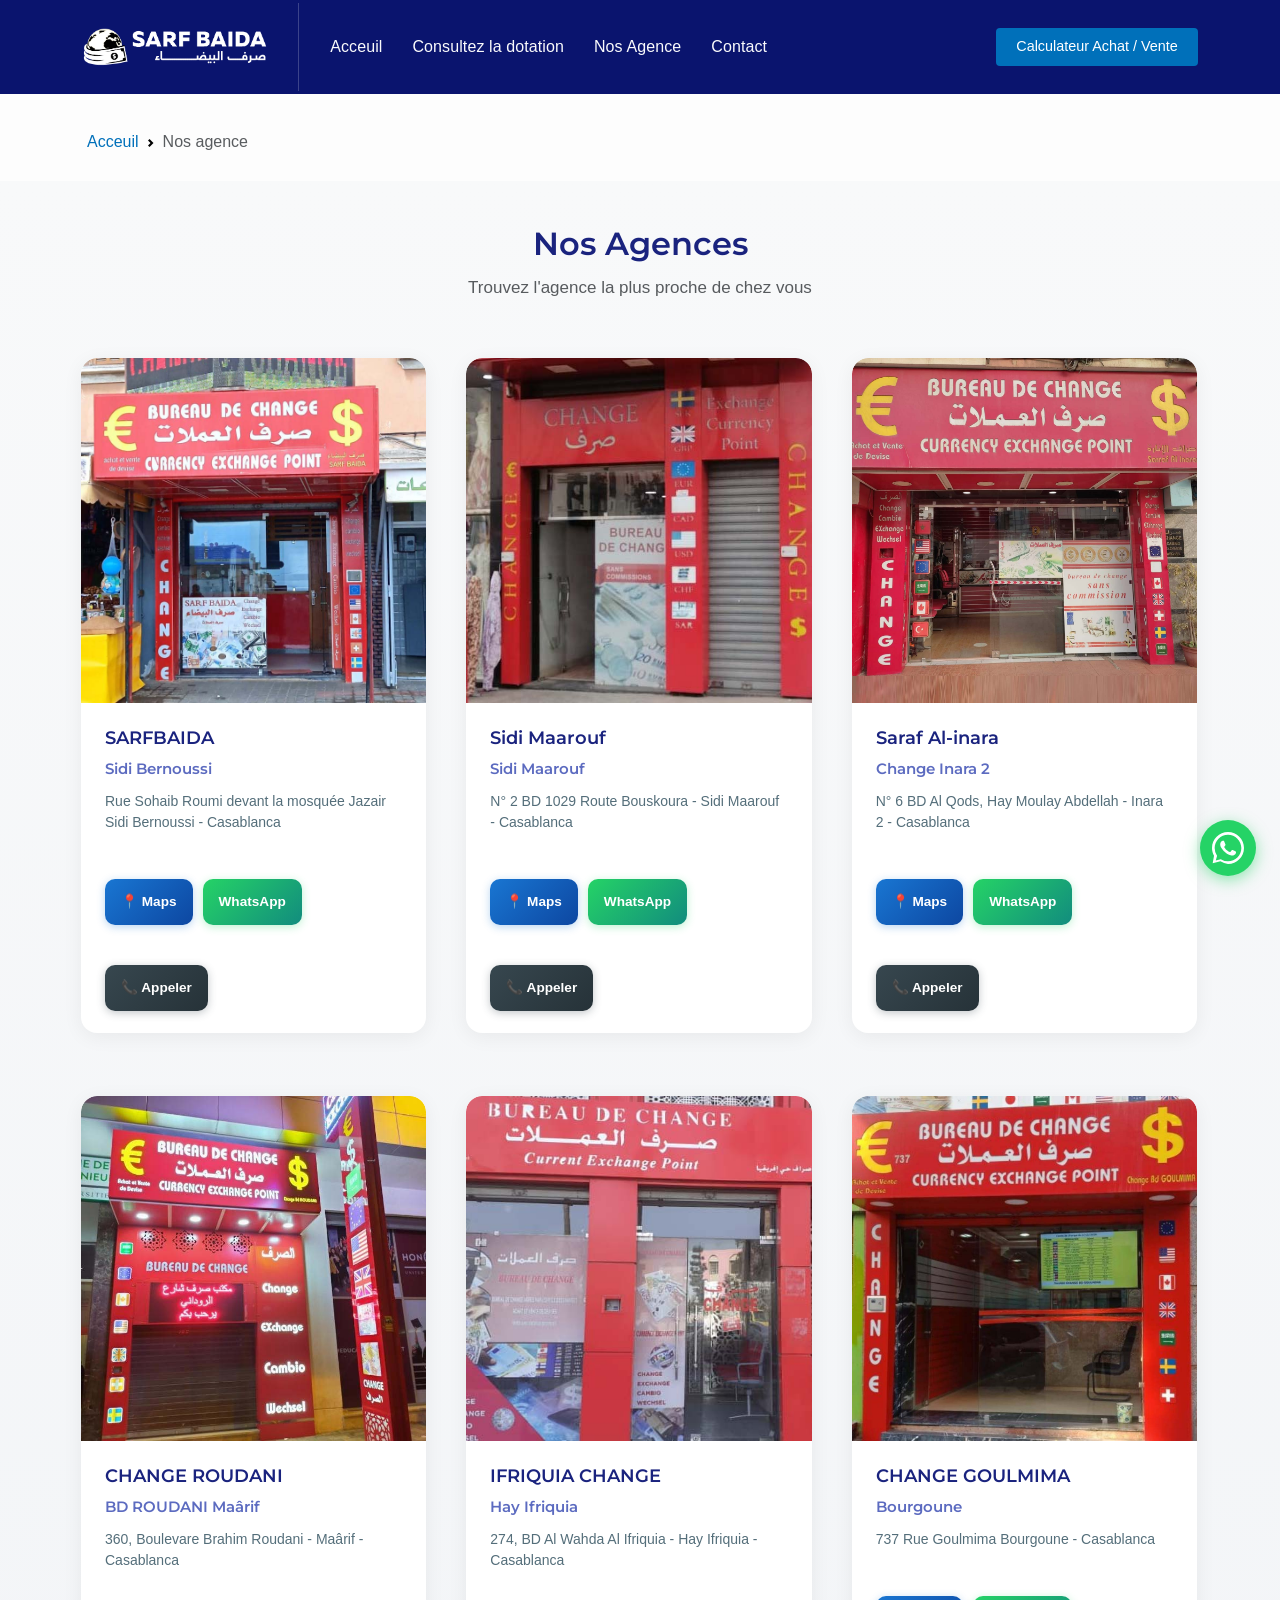
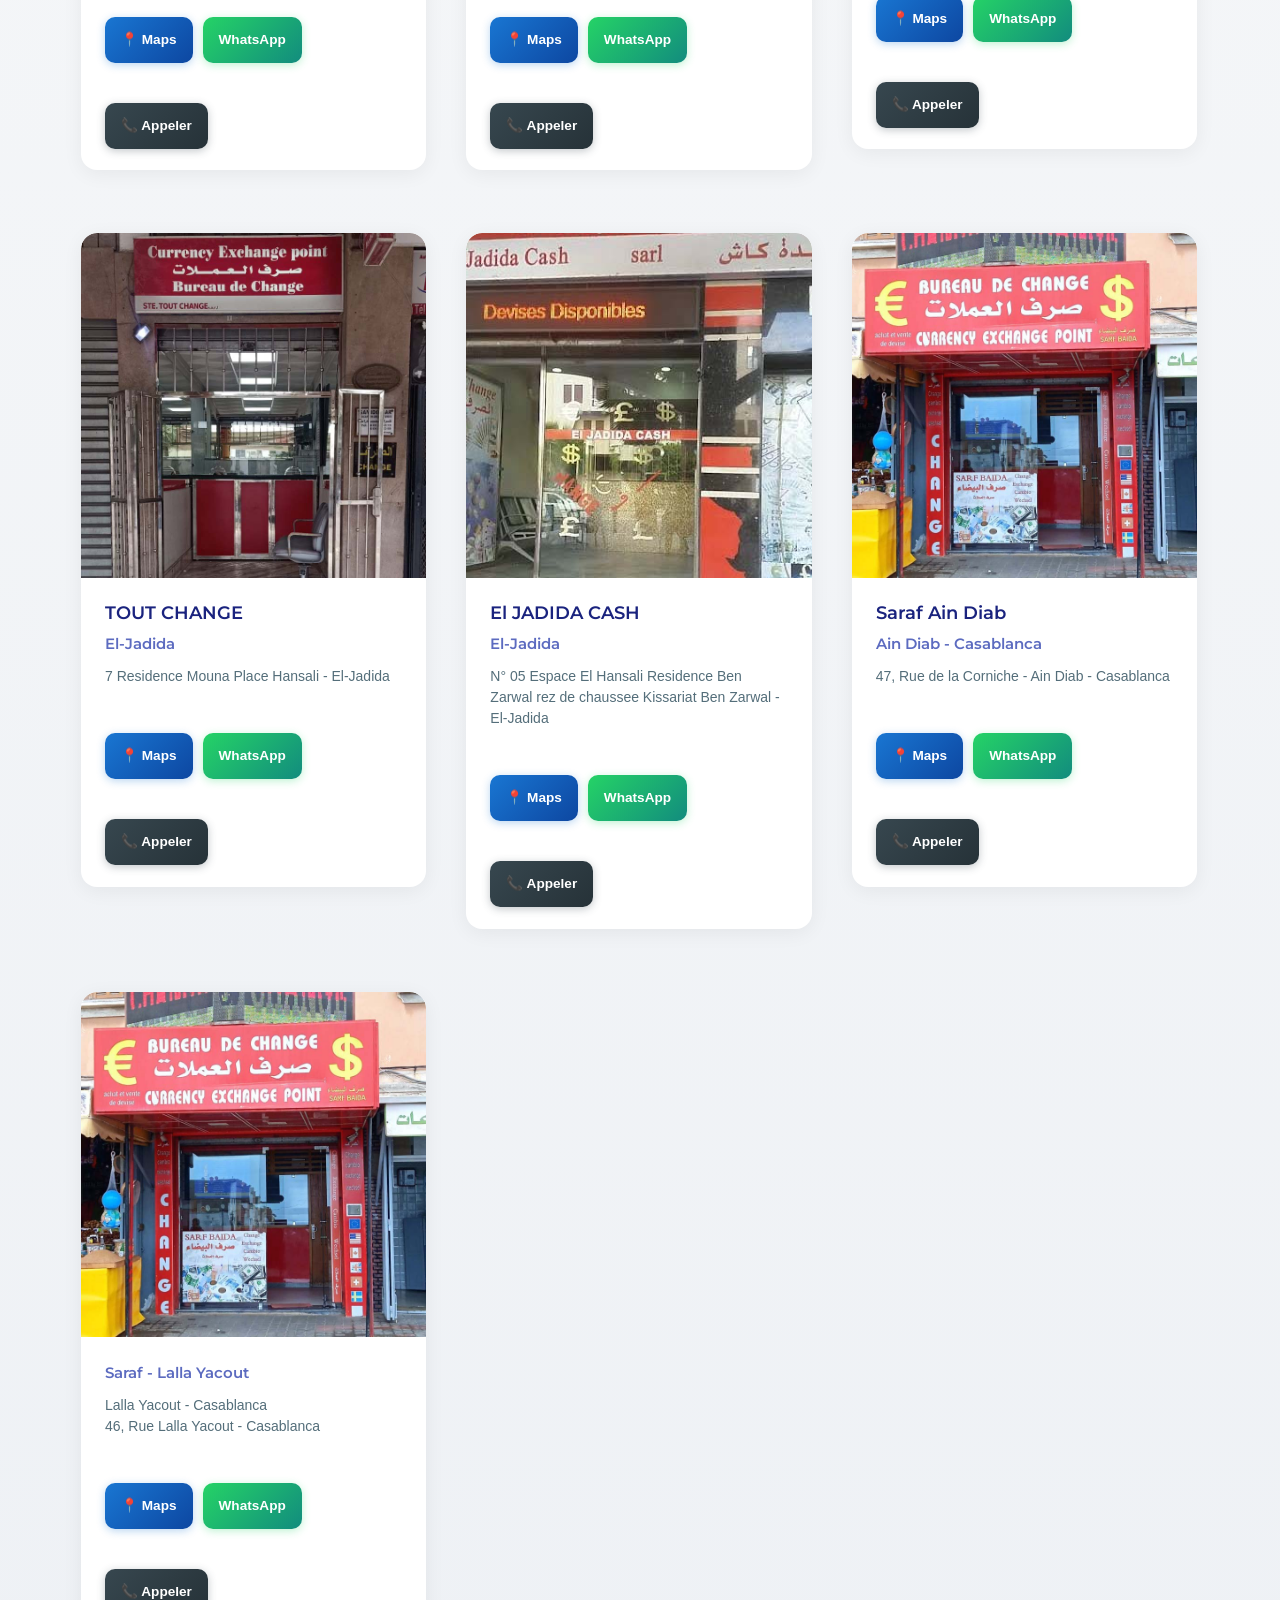
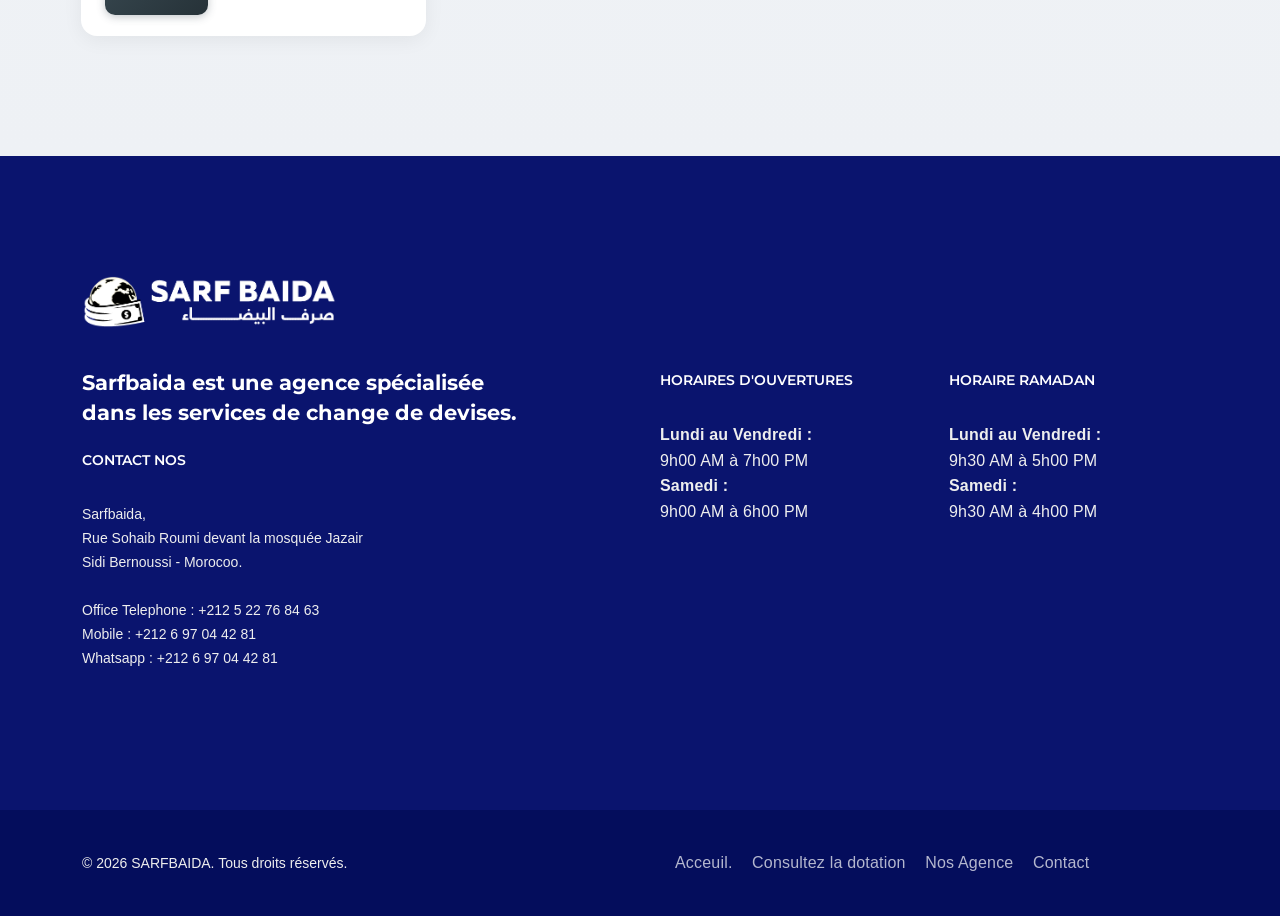
==== agence/index.html @ e8487093 "first commit" ====
<!DOCTYPE html>
<html lang="fr">

<head>
    <meta charset="utf-8">
    <meta name="author" content="qawba">
    <meta name="description"
        content="SARFBAIDA BUREAU DE CHANGE CASABLANCA MAROC
    bureau de change casablanca,Maroc,services de change de devise,Billets de banques étrangers,cours,taux,SIMULEZ VOTRE VENTE,Contact ,dotation,office de change,currency exchange,change monnaie,exchange,bkam,Bank Al-Maghrib,La banque centrale du Royaume du Maroc,phone/Fax,map,devises,Meilleurs,son frais,centre ville,l’Aéroport International Mohamed,euro,dollar,canada,sar,gbp,réservant en ligne,Livre">
    <meta name="keywords"
        content="SARFBAIDA BUREAU DE CHANGE CASABLANCA MAROC
    bureau de change casablanca,Maroc,services de change de devise,Billets de banques étrangers,cours,taux,SIMULEZ VOTRE VENTE,Contact ,dotation,office de change,currency exchange,change monnaie,exchange,bkam,Bank Al-Maghrib,La banque centrale du Royaume du Maroc,phone/Fax,map,devises,Meilleurs,son frais,centre ville,l’Aéroport International Mohamed,euro,dollar,canada,sar,gbp,réservant en ligne,Livre">
    <meta name="viewport" content="width=device-width, initial-scale=1">
    <link rel="shortcut icon" href="../static/assets/images/favicon.png">
    <title>SARFBAIDA</title>
    <link href="https://fonts.googleapis.com/css?family=Montserrat:300,400,600,800,900" rel="stylesheet">
    <link href="https://fonts.googleapis.com/css?family=Lora:400,400i,700,700i&display=swap" rel="stylesheet">
    <link href="https://cdn.jsdelivr.net/npm/bootstrap@5.1.1/dist/css/bootstrap.min.css" rel="stylesheet"
        integrity="sha384-F3w7mX95PdgyTmZZMECAngseQB83DfGTowi0iMjiWaeVhAn4FJkqJByhZMI3AhiU" crossorigin="anonymous">
    <link type="text/css" rel="stylesheet" href="../static/assets/css/lib/elegantIcons.css">
    <link type="text/css" rel="stylesheet" href="../static/assets/css/style-1.css">
    <link type="text/css" rel="stylesheet" href="../static/assets/css/lib/normalize.css">
    <link type="text/css" rel="stylesheet" href="../static/assets/css/sarfbaida-custom.css">
</head>

<body id="theme">

    <nav class="navbar navbar-expand-sm sticky-top navbar-dark bg-dark sticky">
        <div class="container">
            <a class="navbar-brand tt-bold" href="../index.html"><img
                    src="../static/assets/images/template/logo_sarfbaida.png" height="38"
                    class="d-inline-block align-top" alt="Sarfbaida"></a>
            <button class="navbar-toggler" type="button" data-bs-toggle="collapse" data-bs-target="#navbar-theme"
                aria-controls="navbar-theme" aria-expanded="false" aria-label="Toggle navigation">
                <span class="navbar-toggler-icon"></span>
            </button>
            <div class="collapse navbar-collapse" id="navbar-theme">
                <ul class="navbar-nav me-auto mb-2 mb-lg-0">
                    <li class="nav-item">
                        <a class="nav-link" href="../index.html">Acceuil</a>
                    </li>
                    <li class="nav-item">
                        <a class="nav-link" href="../dotation/index.html">Consultez la dotation </a>
                    </li>
                    <li class="nav-item">
                        <a class="nav-link" href="index.html">Nos Agence</a>
                    </li>
                    <li class="nav-item">
                        <a class="nav-link" href="../contact/index.html">Contact</a>
                    </li>
                </ul>
                <div class="d-flex">
                    <a class="btn btn-md btn-theme" href="../calculateur/index.html">Calculateur Achat / Vente </a>
                </div>
            </div>
        </div>
    </nav>




    <div id="breadcrumb" class="section bg-light">
        <div class="container toppadding-sm">
            <div class="row">
                <div class="col-12">
                    <nav style="--bs-breadcrumb-divider: url(&#34;data:image/svg+xml,%3Csvg xmlns='http://www.w3.org/2000/svg' width='8' height='8'%3E%3Cpath d='M2.5 0L1 1.5 3.5 4 1 6.5 2.5 8l4-4-4-4z' fill='currentColor'/%3E%3C/svg%3E&#34;);"
                        aria-label="breadcrumb">
                        <ol class="breadcrumb">
                            <li class="breadcrumb-item"><a href="../index.html">Acceuil</a></li>
                            <li class="breadcrumb-item active" aria-current="page">Nos agence</li>
                        </ol>
                    </nav>
                </div>
            </div>
        </div>
    </div>

    <div id="blog" class="section bg-light agence-section">
        <div class="container toppadding-sm bottompadding">
            <div class="text-center bottompadding-sm">
                <h1 class="h2 tt-bold-6 mb-2" style="color: #1a237e;">Nos Agences</h1>
                <p class="text-muted">Trouvez l'agence la plus proche de chez vous</p>
            </div>
            <div class="row g-4">
                <div class="col-md-4">
                    <div class="features-left border-dark-l bottommargin-sm">
                        <div class="feature">
                            <img class="img-fluid" alt="" src="../static/assets/images/template/SARF_BAIDA.jpg">
                            <div class="feature-details allpadding-sm">
                                <h2 class="h4 tt-bold-6">SARFBAIDA</h2>
                                <h4 class="h3">Sidi Bernoussi</h4>
                                <p>Rue Sohaib Roumi devant la mosquée Jazair Sidi Bernoussi - Casablanca</p>
                                <div class="agence-contact-links">
                                    <a href="https://maps.app.goo.gl/g8LVnr6pCCCU3Ey47?g_st=aw" target="_blank"
                                        rel="noopener" class="agence-maps-link">📍 Maps</a>
                                    <a href="https://wa.me/212623783068" target="_blank" rel="noopener"
                                        class="agence-whatsapp-link">WhatsApp</a>
                                    <a href="tel:+212522768463" class="agence-phone-link">📞 Appeler</a>
                                </div>
                            </div>
                        </div>
                    </div>
                </div>
                <div class="col-md-4">
                    <div class="features-left border-dark-l bottommargin-sm">
                        <div class="feature">
                            <img class="img-fluid" alt="" src="../static/assets/images/template/SIDI_MAAROUF.jpg">
                            <div class="feature-details allpadding-sm">
                                <h2 class="h4 tt-bold-6">Sidi Maarouf</h2>
                                <h4 class="h3">Sidi Maarouf</h4>
                                <p>N° 2 BD 1029 Route Bouskoura - Sidi Maarouf - Casablanca</p>
                                <div class="agence-contact-links">
                                    <a href="https://www.google.com/maps/place/CHANGE+SIDI+MAAROUF/@33.529076,-7.6517145,17z/data=!3m1!4b1!4m6!3m5!1s0xda62dd697b34f25:0x30c905d27c2013a8!8m2!3d33.529076!4d-7.6491396!16s%2Fg%2F11f7kkt32p?entry=ttu&g_ep=EgoyMDI1MDcxNS4xIKXMDSoASAFQAw%3D%3D"
                                        target="_blank" rel="noopener" class="agence-maps-link">📍 Maps</a>
                                    <a href="https://wa.me/212679198041" target="_blank" rel="noopener"
                                        class="agence-whatsapp-link">WhatsApp</a>
                                    <a href="tel:+212522584666" class="agence-phone-link">📞 Appeler</a>
                                </div>
                            </div>
                        </div>
                    </div>
                </div>
                <div class="col-md-4">
                    <div class="features-left border-dark-l bottommargin-sm">
                        <div class="feature">
                            <img class="img-fluid" alt="" src="../static/assets/images/template/INARA.jpg">
                            <div class="feature-details allpadding-sm">
                                <h2 class="h4 tt-bold-6">Saraf Al-inara</h2>
                                <h4 class="h3">Change Inara 2</h4>
                                <p>N° 6 BD Al Qods, Hay Moulay Abdellah - Inara 2 - Casablanca</p>
                                <div class="agence-contact-links">
                                    <a href="https://www.google.com/maps/place/Change+casablanca--SARAF+AL+Inara/@33.541689,-7.5942285,16z/data=!4m14!1m7!3m6!1s0xda632be1dc28ddf:0xf10258b59a13a26!2sChange+casablanca--SARAF+AL+Inara!8m2!3d33.5413295!4d-7.5941128!16s%2Fg%2F1jglt64wq!3m5!1s0xda632be1dc28ddf:0xf10258b59a13a26!8m2!3d33.5413295!4d-7.5941128!16s%2Fg%2F1jglt64wq?entry=ttu&g_ep=EgoyMDI1MDQxNi4xIKXMDSoASAFQAw%3D%3D"
                                        target="_blank" rel="noopener" class="agence-maps-link">📍 Maps</a>
                                    <a href="https://wa.me/212630015847" target="_blank" rel="noopener"
                                        class="agence-whatsapp-link">WhatsApp</a>
                                    <a href="tel:+212522219318" class="agence-phone-link">📞 Appeler</a>
                                </div>
                            </div>
                        </div>
                    </div>
                </div>
                <div class="col-md-4">
                    <div class="features-left border-dark-l bottommargin-sm">
                        <div class="feature">
                            <img class="img-fluid" alt="" src="../static/assets/images/template/ROUDANI.jpg">
                            <div class="feature-details allpadding-sm">
                                <h2 class="h4 tt-bold-6">CHANGE ROUDANI</h2>
                                <h4 class="h3">BD ROUDANI Maârif</h4>
                                <p>360, Boulevare Brahim Roudani - Maârif - Casablanca</p>
                                <div class="agence-contact-links">
                                    <a href="https://maps.app.goo.gl/4tmw2PGucZeoHTNNA" target="_blank" rel="noopener"
                                        class="agence-maps-link">📍 Maps</a>
                                    <a href="https://wa.me/212690651601" target="_blank" rel="noopener"
                                        class="agence-whatsapp-link">WhatsApp</a>
                                    <a href="tel:+212522991402" class="agence-phone-link">📞 Appeler</a>
                                </div>
                            </div>
                        </div>
                    </div>
                </div>
                <div class="col-md-4">
                    <div class="features-left border-dark-l bottommargin-sm">
                        <div class="feature">
                            <img class="img-fluid" alt="" src="../static/assets/images/template/IFRIQUIA.jpg">
                            <div class="feature-details allpadding-sm">
                                <h2 class="h4 tt-bold-6">IFRIQUIA CHANGE</h2>
                                <h4 class="h3">Hay Ifriquia</h4>
                                <p>274, BD Al Wahda Al Ifriquia - Hay Ifriquia - Casablanca</p>
                                <div class="agence-contact-links">
                                    <a href="https://maps.app.goo.gl/2VYzK5kXULv8Deod6" target="_blank" rel="noopener"
                                        class="agence-maps-link">📍 Maps</a>
                                    <a href="https://wa.me/+212611075602" target="_blank" rel="noopener"
                                        class="agence-whatsapp-link">WhatsApp</a>
                                    <a href="tel:+212522561248" class="agence-phone-link">📞 Appeler</a>
                                </div>
                            </div>
                        </div>
                    </div>
                </div>

                <div class="col-md-4">
                    <div class="features-left border-dark-l bottommargin-sm">
                        <div class="feature">
                            <img class="img-fluid" alt="" src="../static/assets/images/template/GOULMIMA.jpg">
                            <div class="feature-details allpadding-sm">
                                <h2 class="h4 tt-bold-6">CHANGE GOULMIMA</h2>
                                <h4 class="h3">Bourgoune</h4>
                                <p>737 Rue Goulmima Bourgoune - Casablanca</p>
                                <div class="agence-contact-links">
                                    <a href="https://maps.app.goo.gl/tLUM9yzE3jvzGgHQ9?g_st=ac" target="_blank"
                                        rel="noopener" class="agence-maps-link">📍 Maps</a>
                                    <a href="https://wa.me/212711015368" target="_blank" rel="noopener"
                                        class="agence-whatsapp-link">WhatsApp</a>
                                    <a href="tel:+212522474556" class="agence-phone-link">📞 Appeler</a>
                                </div>
                            </div>
                        </div>
                    </div>
                </div>

                <div class="col-md-4">
                    <div class="features-left border-dark-l bottommargin-sm">
                        <div class="feature">
                            <img class="img-fluid" alt="" src="../static/assets/images/template/TOUT_CHANGE.jpg">
                            <div class="feature-details allpadding-sm">
                                <h2 class="h4 tt-bold-6">TOUT CHANGE</h2>
                                <h4 class="h3">El-Jadida</h4>
                                <p>7 Residence Mouna Place Hansali - El-Jadida</p>
                                <div class="agence-contact-links">
                                    <a href="https://goo.gl/maps/i1UzMr85b3HjBNNx5?g_st=aw" target="_blank"
                                        rel="noopener" class="agence-maps-link">📍 Maps</a>
                                    <a href="https://wa.me/212669732455" target="_blank" rel="noopener"
                                        class="agence-whatsapp-link">WhatsApp</a>
                                    <a href="tel:+212669732455" class="agence-phone-link">📞 Appeler</a>
                                </div>
                            </div>
                        </div>
                    </div>
                </div>

                <div class="col-md-4">
                    <div class="features-left border-dark-l bottommargin-sm">
                        <div class="feature">
                            <img class="img-fluid" alt="" src="../static/assets/images/template/ELJADIDA_CASH.jpg">
                            <div class="feature-details allpadding-sm">
                                <h2 class="h4 tt-bold-6">El JADIDA CASH</h2>
                                <h4 class="h3">El-Jadida</h4>
                                <p>N° 05 Espace El Hansali Residence Ben Zarwal rez de chaussee Kissariat Ben Zarwal -
                                    El-Jadida</p>
                                <div class="agence-contact-links">
                                    <a href="https://maps.app.goo.gl/a65VK6CJbadQdUwj9" target="_blank" rel="noopener"
                                        class="agence-maps-link">📍 Maps</a>
                                    <a href="https://wa.me/212624657671" target="_blank" rel="noopener"
                                        class="agence-whatsapp-link">WhatsApp</a>
                                    <a href="tel:+212523355485" class="agence-phone-link">📞 Appeler</a>
                                </div>
                            </div>
                        </div>
                    </div>
                </div>


                <div class="col-md-4">
                    <div class="features-left border-dark-l bottommargin-sm">
                        <div class="feature">
                            <img class="img-fluid" alt="Agence" src="../static/assets/images/template/SARF_BAIDA.jpg">
                            <div class="feature-details allpadding-sm">
                                <h2 class="h4 tt-bold-6">Saraf Ain Diab</h2>
                                <h4 class="h3">Ain Diab - Casablanca</h4>
                                <p>47, Rue de la Corniche - Ain Diab - Casablanca</p>
                                <div class="agence-contact-links">
                                    <a href="https://share.google/uAkbglYQxsAFdUtNX. " target="_blank" rel="noopener"
                                        class="agence-maps-link">📍 Maps</a>
                                    <a href="https://wa.me/212779441921" target="_blank" rel="noopener"
                                        class="agence-whatsapp-link">WhatsApp</a>
                                    <a href="tel:+212522798382" class="agence-phone-link">📞 Appeler</a>
                                </div>
                            </div>
                        </div>
                    </div>
                </div>

                <div class="col-md-4">
                    <div class="features-left border-dark-l bottommargin-sm">
                        <div class="feature">
                            <img class="img-fluid" alt="Agence" src="../static/assets/images/template/SARF_BAIDA.jpg">
                            <div class="feature-details allpadding-sm">
                                <h4 class="h3">Saraf - Lalla Yacout</h4>
                                <p>Lalla Yacout - Casablanca</p>
                                <p>46, Rue Lalla Yacout - Casablanca</p>
                                <div class="agence-contact-links">
                                    <a href="https://maps.app.goo.gl/2zFskNdan9CTn9ee6?g_st=aw" target="_blank"
                                        rel="noopener" class="agence-maps-link">📍 Maps</a>
                                    <a href="https://wa.me/2126723600840" target="_blank" rel="noopener"
                                        class="agence-whatsapp-link">WhatsApp</a>
                                    <a href="tel:+212522314242" class="agence-phone-link">📞 Appeler</a>
                                </div>
                            </div>
                        </div>
                    </div>
                </div>

            </div>
        </div>
    </div>



    <footer id="footer" class="section bg-dark s-dark">
        <div class="container toppadding-lg bottompadding">
            <div class="row">
                <div class="col-md-12 col-sm-12 bottompadding-sm">
                    <img src="../static/assets/images/template/logo_sarfbaida.png" height="52" alt="Sarfbaida">
                </div>
                <div class="col-md-5 col-sm-12">
                    <h2 class="h2">Sarfbaida est une agence spécialisée dans les services de change de devises.</h2>
                    <nav id="contact" class="footer_links bottompadding-sm">
                        <h5 class="tt-uppercase tt-bold-6">Contact Nos</h5>
                        <address class="bottommargin-xs">
                            Sarfbaida,
                            <br> Rue Sohaib Roumi devant la mosquée Jazair
                            <br> Sidi Bernoussi - Morocoo.
                            <br>
                            <br>Office Telephone : +212 5 22 76 84 63
                            <br>Mobile : +212 6 97 04 42 81
                            <br>Whatsapp : +212 6 97 04 42 81
                        </address>
                    </nav>
                </div>
                <div class="col-md-1 col-sm-12"></div>
                <div class="col-md-6 col-sm-12">
                    <div class="row">
                        <div class="col-md-6 col-sm-12">
                            <nav class="footer_links bottompadding-sm">
                                <h5 class="tt-uppercase tt-bold-6">Horaires d'ouvertures</h5>
                                <ul class="list-unstyled">
                                    <li class="tt-bold-6">Lundi au Vendredi :</li>
                                    <li>9h00 AM à 7h00 PM</li>
                                    <li class="tt-bold-6">Samedi :</li>
                                    <li>9h00 AM à 6h00 PM</li>
                                </ul>
                            </nav>
                        </div>
                        <div class="col-md-6 col-sm-12">
                            <nav class="footer_links bottompadding-sm">
                                <h5 class="tt-uppercase tt-bold-6">Horaire ramadan</h5>
                                <ul class="list-unstyled">
                                    <li class="tt-bold-6">Lundi au Vendredi :</li>
                                    <li>9h30 AM à 5h00 PM</li>
                                    <li class="tt-bold-6">Samedi :</li>
                                    <li>9h30 AM à 4h00 PM</li>
                                </ul>
                            </nav>
                        </div>
                    </div>
                </div>
            </div>
        </div>
    </footer>
    <div id="copyright" class="section copyright bg-black s-dark">
        <div class="container toppadding-sm bottompadding-sm">
            <div class="row">
                <div class="col-md-6 col-sm-12 text-left">
                    <div class="qawba-copyright">
                        <p>© <span id="copyright-year">2022</span> SARFBAIDA. Tous droits réservés.
                        </p>
                    </div>
                </div>
                <div class="col-md-6 col-sm-12 text-right">
                    <nav class="copyright_links">
                        <ul>
                            <li>
                                <a href="../index.html" class="link">Acceuil.</a>
                            </li>
                            <li>
                                <a href="../dotation/index.html" class="link">Consultez la dotation</a>
                            </li>
                            <li>
                                <a href="index.html" class="link">Nos Agence</a>
                            </li>
                            <li>
                                <a href="../contact/index.html" class="link">Contact</a>
                            </li>
                        </ul>
                    </nav>
                </div>
            </div>
        </div>
    </div>
    <div class="whatsapp-float">
        <a href="https://wa.me/212697044281" target="_blank" rel="noopener" aria-label="Contactez-nous sur WhatsApp">
            <svg viewBox="0 0 32 32" fill="currentColor">
                <path
                    d="M16 0C7.164 0 0 7.164 0 16c0 2.82.737 5.492 2.033 7.793L.667 31.333l7.792-2.033A15.93 15.93 0 0016 32c8.836 0 16-7.164 16-16S24.836 0 16 0zm0 29.333a13.27 13.27 0 01-6.745-1.837l-.483-.287-5.008 1.307 1.337-4.88-.316-.5A13.235 13.235 0 012.667 16c0-7.364 5.969-13.333 13.333-13.333S29.333 8.636 29.333 16 23.364 29.333 16 29.333zm7.317-9.963c-.393-.197-2.313-1.141-2.671-1.27-.358-.128-.619-.197-.879.197-.261.393-1.014 1.27-1.243 1.532-.229.261-.458.294-.851.098-.393-.197-1.66-.612-3.162-1.949-1.169-1.041-1.956-2.327-2.185-2.72-.229-.393-.025-.605.172-.798.177-.177.393-.458.589-.688.196-.229.261-.393.393-.655.131-.262.065-.491-.033-.688-.098-.196-.879-2.117-1.203-2.899-.317-.76-.639-.657-.879-.67l-.752-.015a1.445 1.445 0 00-1.042.491c-.358.393-1.365 1.333-1.365 3.251s1.396 3.77 1.589 4.028c.196.262 2.74 4.181 6.638 5.861.927.4 1.651.64 2.214.818.93.295 1.776.253 2.446.154.746-.112 2.313-.945 2.639-1.859.326-.913.326-1.696.229-1.859-.098-.163-.358-.262-.751-.459z" />
            </svg>
        </a>
    </div>
    <script src="https://code.jquery.com/jquery-3.5.1.min.js"
        integrity="sha256-9/aliU8dGd2tb6OSsuzixeV4y/faTqgFtohetphbbj0=" crossorigin="anonymous"></script>
    <script src="https://cdn.jsdelivr.net/npm/bootstrap@5.1.1/dist/js/bootstrap.bundle.min.js"
        integrity="sha384-/bQdsTh/da6pkI1MST/rWKFNjaCP5gBSY4sEBT38Q/9RBh9AH40zEOg7Hlq2THRZ"
        crossorigin="anonymous"></script>
    <script src="../static/assets/js/app.js"></script>
    <script defer
        src="https://static.cloudflareinsights.com/beacon.min.js/v8c78df7c7c0f484497ecbca7046644da1771523124516"
        integrity="sha512-8DS7rgIrAmghBFwoOTujcf6D9rXvH8xm8JQ1Ja01h9QX8EzXldiszufYa4IFfKdLUKTTrnSFXLDkUEOTrZQ8Qg=="
        data-cf-beacon='{"version":"2024.11.0","token":"1234ce0148054f7a8d4201847bca9ba0","r":1,"server_timing":{"name":{"cfCacheStatus":true,"cfEdge":true,"cfExtPri":true,"cfL4":true,"cfOrigin":true,"cfSpeedBrain":true},"location_startswith":null}}'
        crossorigin="anonymous"></script>
</body>

</html>
---- static/assets/css/lib/elegantIcons.css ----
@font-face {
    font-family: 'ElegantIcons';
    src: url('../../fonts/elegantIcons/ElegantIcons.eot');
    src: url('../../fonts/elegantIcons/ElegantIcons.eot?#iefix') format('embedded-opentype'), url('../../fonts/elegantIcons/ElegantIcons.woff') format('woff'), url('../../fonts/elegantIcons/ElegantIcons.ttf') format('truetype'), url('../../fonts/elegantIcons/ElegantIcons.svg#ElegantIcons') format('svg');
    font-weight: normal;
    font-style: normal;
}

/* Use the following CSS code if you want to use data attributes for inserting your icons */

[data-icon]:before {
    font-family: 'ElegantIcons';
    content: attr(data-icon);
    speak: none;
    font-weight: normal;
    font-variant: normal;
    text-transform: none;
    line-height: 1;
    -webkit-font-smoothing: antialiased;
    -moz-osx-font-smoothing: grayscale;
}

/* Use the following CSS code if you want to have a class per icon */

/*
Instead of a list of all class selectors,
you can use the generic selector below, but it's slower:
[class*="your-class-prefix"] {
*/

.arrow_up,
.arrow_down,
.arrow_left,
.arrow_right,
.arrow_left-up,
.arrow_right-up,
.arrow_right-down,
.arrow_left-down,
.arrow-up-down,
.arrow_up-down_alt,
.arrow_left-right_alt,
.arrow_left-right,
.arrow_expand_alt2,
.arrow_expand_alt,
.arrow_condense,
.arrow_expand,
.arrow_move,
.arrow_carrot-up,
.arrow_carrot-down,
.arrow_carrot-left,
.arrow_carrot-right,
.arrow_carrot-2up,
.arrow_carrot-2down,
.arrow_carrot-2left,
.arrow_carrot-2right,
.arrow_carrot-up_alt2,
.arrow_carrot-down_alt2,
.arrow_carrot-left_alt2,
.arrow_carrot-right_alt2,
.arrow_carrot-2up_alt2,
.arrow_carrot-2down_alt2,
.arrow_carrot-2left_alt2,
.arrow_carrot-2right_alt2,
.arrow_triangle-up,
.arrow_triangle-down,
.arrow_triangle-left,
.arrow_triangle-right,
.arrow_triangle-up_alt2,
.arrow_triangle-down_alt2,
.arrow_triangle-left_alt2,
.arrow_triangle-right_alt2,
.arrow_back,
.icon_minus-06,
.icon_plus,
.icon_close,
.icon_check,
.icon_minus_alt2,
.icon_plus_alt2,
.icon_close_alt2,
.icon_check_alt2,
.icon_zoom-out_alt,
.icon_zoom-in_alt,
.icon_search,
.icon_box-empty,
.icon_box-selected,
.icon_minus-box,
.icon_plus-box,
.icon_box-checked,
.icon_circle-empty,
.icon_circle-slelected,
.icon_stop_alt2,
.icon_stop,
.icon_pause_alt2,
.icon_pause,
.icon_menu,
.icon_menu-square_alt2,
.icon_menu-circle_alt2,
.icon_ul,
.icon_ol,
.icon_adjust-horiz,
.icon_adjust-vert,
.icon_document_alt,
.icon_documents_alt,
.icon_pencil,
.icon_pencil-edit_alt,
.icon_pencil-edit,
.icon_folder-alt,
.icon_folder-open_alt,
.icon_folder-add_alt,
.icon_info_alt,
.icon_error-oct_alt,
.icon_error-circle_alt,
.icon_error-triangle_alt,
.icon_question_alt2,
.icon_question,
.icon_comment_alt,
.icon_chat_alt,
.icon_vol-mute_alt,
.icon_volume-low_alt,
.icon_volume-high_alt,
.icon_quotations,
.icon_quotations_alt2,
.icon_clock_alt,
.icon_lock_alt,
.icon_lock-open_alt,
.icon_key_alt,
.icon_cloud_alt,
.icon_cloud-upload_alt,
.icon_cloud-download_alt,
.icon_image,
.icon_images,
.icon_lightbulb_alt,
.icon_gift_alt,
.icon_house_alt,
.icon_genius,
.icon_mobile,
.icon_tablet,
.icon_laptop,
.icon_desktop,
.icon_camera_alt,
.icon_mail_alt,
.icon_cone_alt,
.icon_ribbon_alt,
.icon_bag_alt,
.icon_creditcard,
.icon_cart_alt,
.icon_paperclip,
.icon_tag_alt,
.icon_tags_alt,
.icon_trash_alt,
.icon_cursor_alt,
.icon_mic_alt,
.icon_compass_alt,
.icon_pin_alt,
.icon_pushpin_alt,
.icon_map_alt,
.icon_drawer_alt,
.icon_toolbox_alt,
.icon_book_alt,
.icon_calendar,
.icon_film,
.icon_table,
.icon_contacts_alt,
.icon_headphones,
.icon_lifesaver,
.icon_piechart,
.icon_refresh,
.icon_link_alt,
.icon_link,
.icon_loading,
.icon_blocked,
.icon_archive_alt,
.icon_heart_alt,
.icon_star_alt,
.icon_star-half_alt,
.icon_star,
.icon_star-half,
.icon_tools,
.icon_tool,
.icon_cog,
.icon_cogs,
.arrow_up_alt,
.arrow_down_alt,
.arrow_left_alt,
.arrow_right_alt,
.arrow_left-up_alt,
.arrow_right-up_alt,
.arrow_right-down_alt,
.arrow_left-down_alt,
.arrow_condense_alt,
.arrow_expand_alt3,
.arrow_carrot_up_alt,
.arrow_carrot-down_alt,
.arrow_carrot-left_alt,
.arrow_carrot-right_alt,
.arrow_carrot-2up_alt,
.arrow_carrot-2dwnn_alt,
.arrow_carrot-2left_alt,
.arrow_carrot-2right_alt,
.arrow_triangle-up_alt,
.arrow_triangle-down_alt,
.arrow_triangle-left_alt,
.arrow_triangle-right_alt,
.icon_minus_alt,
.icon_plus_alt,
.icon_close_alt,
.icon_check_alt,
.icon_zoom-out,
.icon_zoom-in,
.icon_stop_alt,
.icon_menu-square_alt,
.icon_menu-circle_alt,
.icon_document,
.icon_documents,
.icon_pencil_alt,
.icon_folder,
.icon_folder-open,
.icon_folder-add,
.icon_folder_upload,
.icon_folder_download,
.icon_info,
.icon_error-circle,
.icon_error-oct,
.icon_error-triangle,
.icon_question_alt,
.icon_comment,
.icon_chat,
.icon_vol-mute,
.icon_volume-low,
.icon_volume-high,
.icon_quotations_alt,
.icon_clock,
.icon_lock,
.icon_lock-open,
.icon_key,
.icon_cloud,
.icon_cloud-upload,
.icon_cloud-download,
.icon_lightbulb,
.icon_gift,
.icon_house,
.icon_camera,
.icon_mail,
.icon_cone,
.icon_ribbon,
.icon_bag,
.icon_cart,
.icon_tag,
.icon_tags,
.icon_trash,
.icon_cursor,
.icon_mic,
.icon_compass,
.icon_pin,
.icon_pushpin,
.icon_map,
.icon_drawer,
.icon_toolbox,
.icon_book,
.icon_contacts,
.icon_archive,
.icon_heart,
.icon_profile,
.icon_group,
.icon_grid-2x2,
.icon_grid-3x3,
.icon_music,
.icon_pause_alt,
.icon_phone,
.icon_upload,
.icon_download,
.social_facebook,
.social_twitter,
.social_pinterest,
.social_googleplus,
.social_tumblr,
.social_tumbleupon,
.social_wordpress,
.social_instagram,
.social_dribbble,
.social_vimeo,
.social_linkedin,
.social_rss,
.social_deviantart,
.social_share,
.social_myspace,
.social_skype,
.social_youtube,
.social_picassa,
.social_googledrive,
.social_flickr,
.social_blogger,
.social_spotify,
.social_delicious,
.social_facebook_circle,
.social_twitter_circle,
.social_pinterest_circle,
.social_googleplus_circle,
.social_tumblr_circle,
.social_stumbleupon_circle,
.social_wordpress_circle,
.social_instagram_circle,
.social_dribbble_circle,
.social_vimeo_circle,
.social_linkedin_circle,
.social_rss_circle,
.social_deviantart_circle,
.social_share_circle,
.social_myspace_circle,
.social_skype_circle,
.social_youtube_circle,
.social_picassa_circle,
.social_googledrive_alt2,
.social_flickr_circle,
.social_blogger_circle,
.social_spotify_circle,
.social_delicious_circle,
.social_facebook_square,
.social_twitter_square,
.social_pinterest_square,
.social_googleplus_square,
.social_tumblr_square,
.social_stumbleupon_square,
.social_wordpress_square,
.social_instagram_square,
.social_dribbble_square,
.social_vimeo_square,
.social_linkedin_square,
.social_rss_square,
.social_deviantart_square,
.social_share_square,
.social_myspace_square,
.social_skype_square,
.social_youtube_square,
.social_picassa_square,
.social_googledrive_square,
.social_flickr_square,
.social_blogger_square,
.social_spotify_square,
.social_delicious_square,
.icon_printer,
.icon_calulator,
.icon_building,
.icon_floppy,
.icon_drive,
.icon_search-2,
.icon_id,
.icon_id-2,
.icon_puzzle,
.icon_like,
.icon_dislike,
.icon_mug,
.icon_currency,
.icon_wallet,
.icon_pens,
.icon_easel,
.icon_flowchart,
.icon_datareport,
.icon_briefcase,
.icon_shield,
.icon_percent,
.icon_globe,
.icon_globe-2,
.icon_target,
.icon_hourglass,
.icon_balance,
.icon_rook,
.icon_printer-alt,
.icon_calculator_alt,
.icon_building_alt,
.icon_floppy_alt,
.icon_drive_alt,
.icon_search_alt,
.icon_id_alt,
.icon_id-2_alt,
.icon_puzzle_alt,
.icon_like_alt,
.icon_dislike_alt,
.icon_mug_alt,
.icon_currency_alt,
.icon_wallet_alt,
.icon_pens_alt,
.icon_easel_alt,
.icon_flowchart_alt,
.icon_datareport_alt,
.icon_briefcase_alt,
.icon_shield_alt,
.icon_percent_alt,
.icon_globe_alt,
.icon_clipboard {
    font-family: 'ElegantIcons';
    speak: none;
    font-style: normal;
    font-weight: normal;
    font-variant: normal;
    text-transform: none;
    line-height: 1;
    -webkit-font-smoothing: antialiased;
}

.arrow_up:before {
    content: "\21";
}

.arrow_down:before {
    content: "\22";
}

.arrow_left:before {
    content: "\23";
}

.arrow_right:before {
    content: "\24";
}

.arrow_left-up:before {
    content: "\25";
}

.arrow_right-up:before {
    content: "\26";
}

.arrow_right-down:before {
    content: "\27";
}

.arrow_left-down:before {
    content: "\28";
}

.arrow-up-down:before {
    content: "\29";
}

.arrow_up-down_alt:before {
    content: "\2a";
}

.arrow_left-right_alt:before {
    content: "\2b";
}

.arrow_left-right:before {
    content: "\2c";
}

.arrow_expand_alt2:before {
    content: "\2d";
}

.arrow_expand_alt:before {
    content: "\2e";
}

.arrow_condense:before {
    content: "\2f";
}

.arrow_expand:before {
    content: "\30";
}

.arrow_move:before {
    content: "\31";
}

.arrow_carrot-up:before {
    content: "\32";
}

.arrow_carrot-down:before {
    content: "\33";
}

.arrow_carrot-left:before {
    content: "\34";
}

.arrow_carrot-right:before {
    content: "\35";
}

.arrow_carrot-2up:before {
    content: "\36";
}

.arrow_carrot-2down:before {
    content: "\37";
}

.arrow_carrot-2left:before {
    content: "\38";
}

.arrow_carrot-2right:before {
    content: "\39";
}

.arrow_carrot-up_alt2:before {
    content: "\3a";
}

.arrow_carrot-down_alt2:before {
    content: "\3b";
}

.arrow_carrot-left_alt2:before {
    content: "\3c";
}

.arrow_carrot-right_alt2:before {
    content: "\3d";
}

.arrow_carrot-2up_alt2:before {
    content: "\3e";
}

.arrow_carrot-2down_alt2:before {
    content: "\3f";
}

.arrow_carrot-2left_alt2:before {
    content: "\40";
}

.arrow_carrot-2right_alt2:before {
    content: "\41";
}

.arrow_triangle-up:before {
    content: "\42";
}

.arrow_triangle-down:before {
    content: "\43";
}

.arrow_triangle-left:before {
    content: "\44";
}

.arrow_triangle-right:before {
    content: "\45";
}

.arrow_triangle-up_alt2:before {
    content: "\46";
}

.arrow_triangle-down_alt2:before {
    content: "\47";
}

.arrow_triangle-left_alt2:before {
    content: "\48";
}

.arrow_triangle-right_alt2:before {
    content: "\49";
}

.arrow_back:before {
    content: "\4a";
}

.icon_minus-06:before {
    content: "\4b";
}

.icon_plus:before {
    content: "\4c";
}

.icon_close:before {
    content: "\4d";
}

.icon_check:before {
    content: "\4e";
}

.icon_minus_alt2:before {
    content: "\4f";
}

.icon_plus_alt2:before {
    content: "\50";
}

.icon_close_alt2:before {
    content: "\51";
}

.icon_check_alt2:before {
    content: "\52";
}

.icon_zoom-out_alt:before {
    content: "\53";
}

.icon_zoom-in_alt:before {
    content: "\54";
}

.icon_search:before {
    content: "\55";
}

.icon_box-empty:before {
    content: "\56";
}

.icon_box-selected:before {
    content: "\57";
}

.icon_minus-box:before {
    content: "\58";
}

.icon_plus-box:before {
    content: "\59";
}

.icon_box-checked:before {
    content: "\5a";
}

.icon_circle-empty:before {
    content: "\5b";
}

.icon_circle-slelected:before {
    content: "\5c";
}

.icon_stop_alt2:before {
    content: "\5d";
}

.icon_stop:before {
    content: "\5e";
}

.icon_pause_alt2:before {
    content: "\5f";
}

.icon_pause:before {
    content: "\60";
}

.icon_menu:before {
    content: "\61";
}

.icon_menu-square_alt2:before {
    content: "\62";
}

.icon_menu-circle_alt2:before {
    content: "\63";
}

.icon_ul:before {
    content: "\64";
}

.icon_ol:before {
    content: "\65";
}

.icon_adjust-horiz:before {
    content: "\66";
}

.icon_adjust-vert:before {
    content: "\67";
}

.icon_document_alt:before {
    content: "\68";
}

.icon_documents_alt:before {
    content: "\69";
}

.icon_pencil:before {
    content: "\6a";
}

.icon_pencil-edit_alt:before {
    content: "\6b";
}

.icon_pencil-edit:before {
    content: "\6c";
}

.icon_folder-alt:before {
    content: "\6d";
}

.icon_folder-open_alt:before {
    content: "\6e";
}

.icon_folder-add_alt:before {
    content: "\6f";
}

.icon_info_alt:before {
    content: "\70";
}

.icon_error-oct_alt:before {
    content: "\71";
}

.icon_error-circle_alt:before {
    content: "\72";
}

.icon_error-triangle_alt:before {
    content: "\73";
}

.icon_question_alt2:before {
    content: "\74";
}

.icon_question:before {
    content: "\75";
}

.icon_comment_alt:before {
    content: "\76";
}

.icon_chat_alt:before {
    content: "\77";
}

.icon_vol-mute_alt:before {
    content: "\78";
}

.icon_volume-low_alt:before {
    content: "\79";
}

.icon_volume-high_alt:before {
    content: "\7a";
}

.icon_quotations:before {
    content: "\7b";
}

.icon_quotations_alt2:before {
    content: "\7c";
}

.icon_clock_alt:before {
    content: "\7d";
}

.icon_lock_alt:before {
    content: "\7e";
}

.icon_lock-open_alt:before {
    content: "\e000";
}

.icon_key_alt:before {
    content: "\e001";
}

.icon_cloud_alt:before {
    content: "\e002";
}

.icon_cloud-upload_alt:before {
    content: "\e003";
}

.icon_cloud-download_alt:before {
    content: "\e004";
}

.icon_image:before {
    content: "\e005";
}

.icon_images:before {
    content: "\e006";
}

.icon_lightbulb_alt:before {
    content: "\e007";
}

.icon_gift_alt:before {
    content: "\e008";
}

.icon_house_alt:before {
    content: "\e009";
}

.icon_genius:before {
    content: "\e00a";
}

.icon_mobile:before {
    content: "\e00b";
}

.icon_tablet:before {
    content: "\e00c";
}

.icon_laptop:before {
    content: "\e00d";
}

.icon_desktop:before {
    content: "\e00e";
}

.icon_camera_alt:before {
    content: "\e00f";
}

.icon_mail_alt:before {
    content: "\e010";
}

.icon_cone_alt:before {
    content: "\e011";
}

.icon_ribbon_alt:before {
    content: "\e012";
}

.icon_bag_alt:before {
    content: "\e013";
}

.icon_creditcard:before {
    content: "\e014";
}

.icon_cart_alt:before {
    content: "\e015";
}

.icon_paperclip:before {
    content: "\e016";
}

.icon_tag_alt:before {
    content: "\e017";
}

.icon_tags_alt:before {
    content: "\e018";
}

.icon_trash_alt:before {
    content: "\e019";
}

.icon_cursor_alt:before {
    content: "\e01a";
}

.icon_mic_alt:before {
    content: "\e01b";
}

.icon_compass_alt:before {
    content: "\e01c";
}

.icon_pin_alt:before {
    content: "\e01d";
}

.icon_pushpin_alt:before {
    content: "\e01e";
}

.icon_map_alt:before {
    content: "\e01f";
}

.icon_drawer_alt:before {
    content: "\e020";
}

.icon_toolbox_alt:before {
    content: "\e021";
}

.icon_book_alt:before {
    content: "\e022";
}

.icon_calendar:before {
    content: "\e023";
}

.icon_film:before {
    content: "\e024";
}

.icon_table:before {
    content: "\e025";
}

.icon_contacts_alt:before {
    content: "\e026";
}

.icon_headphones:before {
    content: "\e027";
}

.icon_lifesaver:before {
    content: "\e028";
}

.icon_piechart:before {
    content: "\e029";
}

.icon_refresh:before {
    content: "\e02a";
}

.icon_link_alt:before {
    content: "\e02b";
}

.icon_link:before {
    content: "\e02c";
}

.icon_loading:before {
    content: "\e02d";
}

.icon_blocked:before {
    content: "\e02e";
}

.icon_archive_alt:before {
    content: "\e02f";
}

.icon_heart_alt:before {
    content: "\e030";
}

.icon_star_alt:before {
    content: "\e031";
}

.icon_star-half_alt:before {
    content: "\e032";
}

.icon_star:before {
    content: "\e033";
}

.icon_star-half:before {
    content: "\e034";
}

.icon_tools:before {
    content: "\e035";
}

.icon_tool:before {
    content: "\e036";
}

.icon_cog:before {
    content: "\e037";
}

.icon_cogs:before {
    content: "\e038";
}

.arrow_up_alt:before {
    content: "\e039";
}

.arrow_down_alt:before {
    content: "\e03a";
}

.arrow_left_alt:before {
    content: "\e03b";
}

.arrow_right_alt:before {
    content: "\e03c";
}

.arrow_left-up_alt:before {
    content: "\e03d";
}

.arrow_right-up_alt:before {
    content: "\e03e";
}

.arrow_right-down_alt:before {
    content: "\e03f";
}

.arrow_left-down_alt:before {
    content: "\e040";
}

.arrow_condense_alt:before {
    content: "\e041";
}

.arrow_expand_alt3:before {
    content: "\e042";
}

.arrow_carrot_up_alt:before {
    content: "\e043";
}

.arrow_carrot-down_alt:before {
    content: "\e044";
}

.arrow_carrot-left_alt:before {
    content: "\e045";
}

.arrow_carrot-right_alt:before {
    content: "\e046";
}

.arrow_carrot-2up_alt:before {
    content: "\e047";
}

.arrow_carrot-2dwnn_alt:before {
    content: "\e048";
}

.arrow_carrot-2left_alt:before {
    content: "\e049";
}

.arrow_carrot-2right_alt:before {
    content: "\e04a";
}

.arrow_triangle-up_alt:before {
    content: "\e04b";
}

.arrow_triangle-down_alt:before {
    content: "\e04c";
}

.arrow_triangle-left_alt:before {
    content: "\e04d";
}

.arrow_triangle-right_alt:before {
    content: "\e04e";
}

.icon_minus_alt:before {
    content: "\e04f";
}

.icon_plus_alt:before {
    content: "\e050";
}

.icon_close_alt:before {
    content: "\e051";
}

.icon_check_alt:before {
    content: "\e052";
}

.icon_zoom-out:before {
    content: "\e053";
}

.icon_zoom-in:before {
    content: "\e054";
}

.icon_stop_alt:before {
    content: "\e055";
}

.icon_menu-square_alt:before {
    content: "\e056";
}

.icon_menu-circle_alt:before {
    content: "\e057";
}

.icon_document:before {
    content: "\e058";
}

.icon_documents:before {
    content: "\e059";
}

.icon_pencil_alt:before {
    content: "\e05a";
}

.icon_folder:before {
    content: "\e05b";
}

.icon_folder-open:before {
    content: "\e05c";
}

.icon_folder-add:before {
    content: "\e05d";
}

.icon_folder_upload:before {
    content: "\e05e";
}

.icon_folder_download:before {
    content: "\e05f";
}

.icon_info:before {
    content: "\e060";
}

.icon_error-circle:before {
    content: "\e061";
}

.icon_error-oct:before {
    content: "\e062";
}

.icon_error-triangle:before {
    content: "\e063";
}

.icon_question_alt:before {
    content: "\e064";
}

.icon_comment:before {
    content: "\e065";
}

.icon_chat:before {
    content: "\e066";
}

.icon_vol-mute:before {
    content: "\e067";
}

.icon_volume-low:before {
    content: "\e068";
}

.icon_volume-high:before {
    content: "\e069";
}

.icon_quotations_alt:before {
    content: "\e06a";
}

.icon_clock:before {
    content: "\e06b";
}

.icon_lock:before {
    content: "\e06c";
}

.icon_lock-open:before {
    content: "\e06d";
}

.icon_key:before {
    content: "\e06e";
}

.icon_cloud:before {
    content: "\e06f";
}

.icon_cloud-upload:before {
    content: "\e070";
}

.icon_cloud-download:before {
    content: "\e071";
}

.icon_lightbulb:before {
    content: "\e072";
}

.icon_gift:before {
    content: "\e073";
}

.icon_house:before {
    content: "\e074";
}

.icon_camera:before {
    content: "\e075";
}

.icon_mail:before {
    content: "\e076";
}

.icon_cone:before {
    content: "\e077";
}

.icon_ribbon:before {
    content: "\e078";
}

.icon_bag:before {
    content: "\e079";
}

.icon_cart:before {
    content: "\e07a";
}

.icon_tag:before {
    content: "\e07b";
}

.icon_tags:before {
    content: "\e07c";
}

.icon_trash:before {
    content: "\e07d";
}

.icon_cursor:before {
    content: "\e07e";
}

.icon_mic:before {
    content: "\e07f";
}

.icon_compass:before {
    content: "\e080";
}

.icon_pin:before {
    content: "\e081";
}

.icon_pushpin:before {
    content: "\e082";
}

.icon_map:before {
    content: "\e083";
}

.icon_drawer:before {
    content: "\e084";
}

.icon_toolbox:before {
    content: "\e085";
}

.icon_book:before {
    content: "\e086";
}

.icon_contacts:before {
    content: "\e087";
}

.icon_archive:before {
    content: "\e088";
}

.icon_heart:before {
    content: "\e089";
}

.icon_profile:before {
    content: "\e08a";
}

.icon_group:before {
    content: "\e08b";
}

.icon_grid-2x2:before {
    content: "\e08c";
}

.icon_grid-3x3:before {
    content: "\e08d";
}

.icon_music:before {
    content: "\e08e";
}

.icon_pause_alt:before {
    content: "\e08f";
}

.icon_phone:before {
    content: "\e090";
}

.icon_upload:before {
    content: "\e091";
}

.icon_download:before {
    content: "\e092";
}

.social_facebook:before {
    content: "\e093";
}

.social_twitter:before {
    content: "\e094";
}

.social_pinterest:before {
    content: "\e095";
}

.social_googleplus:before {
    content: "\e096";
}

.social_tumblr:before {
    content: "\e097";
}

.social_tumbleupon:before {
    content: "\e098";
}

.social_wordpress:before {
    content: "\e099";
}

.social_instagram:before {
    content: "\e09a";
}

.social_dribbble:before {
    content: "\e09b";
}

.social_vimeo:before {
    content: "\e09c";
}

.social_linkedin:before {
    content: "\e09d";
}

.social_rss:before {
    content: "\e09e";
}

.social_deviantart:before {
    content: "\e09f";
}

.social_share:before {
    content: "\e0a0";
}

.social_myspace:before {
    content: "\e0a1";
}

.social_skype:before {
    content: "\e0a2";
}

.social_youtube:before {
    content: "\e0a3";
}

.social_picassa:before {
    content: "\e0a4";
}

.social_googledrive:before {
    content: "\e0a5";
}

.social_flickr:before {
    content: "\e0a6";
}

.social_blogger:before {
    content: "\e0a7";
}

.social_spotify:before {
    content: "\e0a8";
}

.social_delicious:before {
    content: "\e0a9";
}

.social_facebook_circle:before {
    content: "\e0aa";
}

.social_twitter_circle:before {
    content: "\e0ab";
}

.social_pinterest_circle:before {
    content: "\e0ac";
}

.social_googleplus_circle:before {
    content: "\e0ad";
}

.social_tumblr_circle:before {
    content: "\e0ae";
}

.social_stumbleupon_circle:before {
    content: "\e0af";
}

.social_wordpress_circle:before {
    content: "\e0b0";
}

.social_instagram_circle:before {
    content: "\e0b1";
}

.social_dribbble_circle:before {
    content: "\e0b2";
}

.social_vimeo_circle:before {
    content: "\e0b3";
}

.social_linkedin_circle:before {
    content: "\e0b4";
}

.social_rss_circle:before {
    content: "\e0b5";
}

.social_deviantart_circle:before {
    content: "\e0b6";
}

.social_share_circle:before {
    content: "\e0b7";
}

.social_myspace_circle:before {
    content: "\e0b8";
}

.social_skype_circle:before {
    content: "\e0b9";
}

.social_youtube_circle:before {
    content: "\e0ba";
}

.social_picassa_circle:before {
    content: "\e0bb";
}

.social_googledrive_alt2:before {
    content: "\e0bc";
}

.social_flickr_circle:before {
    content: "\e0bd";
}

.social_blogger_circle:before {
    content: "\e0be";
}

.social_spotify_circle:before {
    content: "\e0bf";
}

.social_delicious_circle:before {
    content: "\e0c0";
}

.social_facebook_square:before {
    content: "\e0c1";
}

.social_twitter_square:before {
    content: "\e0c2";
}

.social_pinterest_square:before {
    content: "\e0c3";
}

.social_googleplus_square:before {
    content: "\e0c4";
}

.social_tumblr_square:before {
    content: "\e0c5";
}

.social_stumbleupon_square:before {
    content: "\e0c6";
}

.social_wordpress_square:before {
    content: "\e0c7";
}

.social_instagram_square:before {
    content: "\e0c8";
}

.social_dribbble_square:before {
    content: "\e0c9";
}

.social_vimeo_square:before {
    content: "\e0ca";
}

.social_linkedin_square:before {
    content: "\e0cb";
}

.social_rss_square:before {
    content: "\e0cc";
}

.social_deviantart_square:before {
    content: "\e0cd";
}

.social_share_square:before {
    content: "\e0ce";
}

.social_myspace_square:before {
    content: "\e0cf";
}

.social_skype_square:before {
    content: "\e0d0";
}

.social_youtube_square:before {
    content: "\e0d1";
}

.social_picassa_square:before {
    content: "\e0d2";
}

.social_googledrive_square:before {
    content: "\e0d3";
}

.social_flickr_square:before {
    content: "\e0d4";
}

.social_blogger_square:before {
    content: "\e0d5";
}

.social_spotify_square:before {
    content: "\e0d6";
}

.social_delicious_square:before {
    content: "\e0d7";
}

.icon_printer:before {
    content: "\e103";
}

.icon_calulator:before {
    content: "\e0ee";
}

.icon_building:before {
    content: "\e0ef";
}

.icon_floppy:before {
    content: "\e0e8";
}

.icon_drive:before {
    content: "\e0ea";
}

.icon_search-2:before {
    content: "\e101";
}

.icon_id:before {
    content: "\e107";
}

.icon_id-2:before {
    content: "\e108";
}

.icon_puzzle:before {
    content: "\e102";
}

.icon_like:before {
    content: "\e106";
}

.icon_dislike:before {
    content: "\e0eb";
}

.icon_mug:before {
    content: "\e105";
}

.icon_currency:before {
    content: "\e0ed";
}

.icon_wallet:before {
    content: "\e100";
}

.icon_pens:before {
    content: "\e104";
}

.icon_easel:before {
    content: "\e0e9";
}

.icon_flowchart:before {
    content: "\e109";
}

.icon_datareport:before {
    content: "\e0ec";
}

.icon_briefcase:before {
    content: "\e0fe";
}

.icon_shield:before {
    content: "\e0f6";
}

.icon_percent:before {
    content: "\e0fb";
}

.icon_globe:before {
    content: "\e0e2";
}

.icon_globe-2:before {
    content: "\e0e3";
}

.icon_target:before {
    content: "\e0f5";
}

.icon_hourglass:before {
    content: "\e0e1";
}

.icon_balance:before {
    content: "\e0ff";
}

.icon_rook:before {
    content: "\e0f8";
}

.icon_printer-alt:before {
    content: "\e0fa";
}

.icon_calculator_alt:before {
    content: "\e0e7";
}

.icon_building_alt:before {
    content: "\e0fd";
}

.icon_floppy_alt:before {
    content: "\e0e4";
}

.icon_drive_alt:before {
    content: "\e0e5";
}

.icon_search_alt:before {
    content: "\e0f7";
}

.icon_id_alt:before {
    content: "\e0e0";
}

.icon_id-2_alt:before {
    content: "\e0fc";
}

.icon_puzzle_alt:before {
    content: "\e0f9";
}

.icon_like_alt:before {
    content: "\e0dd";
}

.icon_dislike_alt:before {
    content: "\e0f1";
}

.icon_mug_alt:before {
    content: "\e0dc";
}

.icon_currency_alt:before {
    content: "\e0f3";
}

.icon_wallet_alt:before {
    content: "\e0d8";
}

.icon_pens_alt:before {
    content: "\e0db";
}

.icon_easel_alt:before {
    content: "\e0f0";
}

.icon_flowchart_alt:before {
    content: "\e0df";
}

.icon_datareport_alt:before {
    content: "\e0f2";
}

.icon_briefcase_alt:before {
    content: "\e0f4";
}

.icon_shield_alt:before {
    content: "\e0d9";
}

.icon_percent_alt:before {
    content: "\e0da";
}

.icon_globe_alt:before {
    content: "\e0de";
}

.icon_clipboard:before {
    content: "\e0e6";
}

.glyph {
    float: left;
    text-align: center;
    padding: .75em;
    margin: .4em 1.5em .75em 0;
    width: 6em;
    text-shadow: none;
}

.glyph_big {
    font-size: 128px;
    color: #59c5dc;
    float: left;
    margin-right: 20px;
}

.glyph div {
    padding-bottom: 10px;
}

.glyph input {
    font-family: consolas, monospace;
    font-size: 12px;
    width: 100%;
    text-align: center;
    border: 0;
    box-shadow: 0 0 0 1px #ccc;
    padding: .2em;
    -moz-border-radius: 5px;
    -webkit-border-radius: 5px;
}

.centered {
    margin-left: auto;
    margin-right: auto;
}

.glyph .fs1 {
    font-size: 2em;
}
---- static/assets/css/style-1.css ----
@charset "UTF-8";
/*-----------------------------------------------------------------------------------

Stylesheet

Name: Sarfbaida.
Theme URI: http://www.Sarfbaida.com
Description: 
Version: 1.2 - 15-02-2022
Author: Lamani Mustapha
Author URI: http://www.qawba.com

-----------------------------------------------------------------------------------*/

/*-----------------------------------------------------------------------------------
    Variable 
-----------------------------------------------------------------------------------*/

/* ----------------------------------------------------------------
    Varible Font
-----------------------------------------------------------------*/

/* ----------------------------------------------------------------
    Variable Size
-----------------------------------------------------------------*/

/*-----------------------------------------------------------------------------------
    Variable Button font
-----------------------------------------------------------------------------------*/

/*-----------------------------------------------------------------------------------
    Variable Button Size
-----------------------------------------------------------------------------------*/

/*-----------------------------------------------------------------------------------
    Variable Button Color
-----------------------------------------------------------------------------------*/

/* ----------------------------------------------------------------
    Variable Form Font
-----------------------------------------------------------------*/

/* ----------------------------------------------------------------
    Variable Form Color
-----------------------------------------------------------------*/

/*-----------------------------------------------------------------------------------
    Variable Style Light
-----------------------------------------------------------------------------------*/

/*-----------------------------------------------------------------------------------
    Variable Style Dark, Style Black
-----------------------------------------------------------------------------------*/

/*-----------------------------------------------------------------------------------
    Variable Style Theme
-----------------------------------------------------------------------------------*/

/* ----------------------------------------------------------------
    Variable Background
-----------------------------------------------------------------*/

/* ----------------------------------------------------------------
    Variable Helpers
-----------------------------------------------------------------*/

/* ----------------------------------------------------------------
    Variable Navbar
-----------------------------------------------------------------*/

/*-----------------------------------------------------------------------------------
    Variable Footer
-----------------------------------------------------------------------------------*/

/*-----------------------------------------------------------------------------------
    Variable Copyright
-----------------------------------------------------------------------------------*/

/*-----------------------------------------------------------------------------------
    Variable Bootstrap
-----------------------------------------------------------------------------------*/

/*-----------------------------------------------------------------------------------
    Variable Text
-----------------------------------------------------------------------------------*/

/*-----------------------------------------------------------------------------------
    Variable Text Hover
-----------------------------------------------------------------------------------*/

/*-----------------------------------------------------------------------------------
    Variable Bg
-----------------------------------------------------------------------------------*/

/*-----------------------------------------------------------------------------------
    Variable Border
-----------------------------------------------------------------------------------*/

/*-----------------------------------------------------------------------------------
    Text
-----------------------------------------------------------------------------------*/

.tt-default {
    color: #eeeeee !important;
}

.tt-primary {
    color: #425cbb !important;
}

.tt-success {
    color: #91B72A !important;
}

.tt-info {
    color: #31B0D5 !important;
}

.tt-warning {
    color: #EC971F !important;
}

.tt-danger {
    color: #C9302C !important;
}

/*-----------------------------------------------------------------------------------
    Background Color
-----------------------------------------------------------------------------------*/

.bg-default {
    background: #eeeeee !important;
}

.bg-default-hover {
    background: #d5d5d5 !important;
}

.bg-primary {
    background: #425cbb !important;
}

.bg-primary-hover {
    background: #354995 !important;
}

.bg-success {
    background: #91B72A !important;
}

.bg-success-hover {
    background: #708e20 !important;
}

.bg-info {
    background: #31B0D5 !important;
}

.bg-info-hover {
    background: #2490af !important;
}

.bg-warning {
    background: #EC971F !important;
}

.bg-warning-hover {
    background: #c77c11 !important;
}

.bg-danger {
    background: #C9302C !important;
}

.bg-danger-hover {
    background: #9f2623 !important;
}

/*-----------------------------------------------------------------------------------
    Style Generale
-----------------------------------------------------------------------------------*/

body {
    color: #484848;
}

a {
    color: #0070ba;
}

a:hover {
    color: #0070ba;
}

a.link {
    cursor: pointer;
    opacity: 1;
    color: #000;
    letter-spacing: 2px;
}

a.link:hover {
    opacity: 0.9;
    color: #0070ba;
}

h1,
h2,
h3,
h4,
h5,
h6 {
    color: #222;
}

p {
    color: #484848;
}

small {
    color: #484848;
}

blockquote {
    color: #484848;
}

blockquote p {
    color: #484848;
}

blockquote footer {
    color: #484848;
}

address {
    color: #484848;
}

ul,
ol,
li {
    color: #484848;
}

.Lead {
    color: #222;
}

hr {
    border-color: rgba(72, 72, 72, 0.1);
}

.copyright a {
    color: #000;
}

.copyright a:hover {
    color: #000;
}

/*-----------------------------------------------------------------------------------
    Style light
-----------------------------------------------------------------------------------*/

.s-light {
    color: #484848;
}

.s-light a.link {
    color: #000;
}

.s-light a.link:hover {
    color: #000;
}

.s-light h1,
.s-light h2,
.s-light h3,
.s-light h4,
.s-light h5,
.s-light h6 {
    color: #222;
}

.s-light p {
    color: #484848;
}

.s-light small {
    color: #484848;
}

.s-light blockquote {
    color: #484848;
}

.s-light blockquote p {
    color: #484848;
}

.s-light blockquote footer {
    color: #484848;
}

.s-light address {
    color: #484848;
}

.s-light ul,
.s-light ol {
    color: #484848;
}

.s-light .Lead {
    color: #222;
}

.s-light hr {
    border-color: rgba(72, 72, 72, 0.1);
}

.s-light.copyright a {
    color: #000;
}

.s-light.copyright a:hover {
    color: #000;
}

/*-----------------------------------------------------------------------------------
    Style Dark, Style Black
-----------------------------------------------------------------------------------*/

.s-dark,
.s-black {
    color: #eee;
}

.s-dark a.link,
.s-black a.link {
    color: #fff;
}

.s-dark a.link:hover,
.s-black a.link:hover {
    color: #fff;
}

.s-dark h1,
.s-dark h2,
.s-dark h3,
.s-dark h4,
.s-dark h5,
.s-dark h6,
.s-black h1,
.s-black h2,
.s-black h3,
.s-black h4,
.s-black h5,
.s-black h6 {
    color: #fff;
}

.s-dark p,
.s-black p {
    color: #eee;
}

.s-dark small,
.s-black small {
    color: #eee;
}

.s-dark blockquote,
.s-black blockquote {
    color: #eee;
}

.s-dark blockquote p,
.s-black blockquote p {
    color: #eee;
}

.s-dark blockquote footer,
.s-black blockquote footer {
    color: #eee;
}

.s-dark address,
.s-black address {
    color: #eee;
}

.s-dark ul,
.s-dark ol,
.s-dark li,
.s-black ul,
.s-black ol,
.s-black li {
    color: #eee;
}

.s-dark .Lead,
.s-black .Lead {
    color: #fff;
}

.s-dark hr,
.s-black hr {
    border-color: rgba(238, 238, 238, 0.2);
}

.s-dark.copyright a,
.s-black.copyright a {
    color: #fff;
}

.s-dark.copyright a:hover,
.s-black.copyright a:hover {
    color: #fff;
}

/*-----------------------------------------------------------------------------------
    Style Theme
-----------------------------------------------------------------------------------*/

.s-theme {
    color: #eee;
}

.s-theme a.link {
    color: #fff;
}

.s-theme a.link:hover {
    color: #fff;
}

.s-theme h1,
.s-theme h2,
.s-theme h3,
.s-theme h4,
.s-theme h5,
.s-theme h6 {
    color: #fff;
}

.s-theme p {
    color: #eee;
}

.s-theme small {
    color: #eee;
}

.s-theme blockquote {
    color: #eee;
}

.s-theme blockquote p {
    color: #eee;
}

.s-theme blockquote footer {
    color: #eee;
}

.s-theme address {
    color: #eee;
}

.s-theme ul,
.s-theme ol,
.s-theme li {
    color: #eee;
}

.s-theme .Lead {
    color: #fff;
}

.s-theme hr {
    border-color: rgba(238, 238, 238, 0.2);
}

.copyright.s-theme a {
    opacity: 0.9;
    color: #fff;
}

.copyright.s-theme a:hover {
    opacity: 0.5;
    color: #fff;
}

canvas {
    display: inline-block;
    vertical-align: baseline;
    float: left;
    width: 100%;
    height: 100%;
    margin: 0;
    padding: 0;
}

html,
body {
    height: 100%;
}

* {
    -webkit-box-sizing: border-box;
    -moz-box-sizing: border-box;
    box-sizing: border-box;
    padding: 0;
    margin: 0;
}

:active,
:focus {
    outline: none !important;
}

.clear {
    clear: both;
    display: block;
    height: 40px;
    line-height: 0;
    width: 100%;
    overflow: hidden;
}

iframe {
    border: none !important;
}

.line,
.double-line {
    float: left;
    clear: both;
    position: relative;
    width: 100%;
    margin: 60px 0;
    border-top: 1px solid #EEE;
}

/*-----------------------------------------------------------------------------------
    Image
-----------------------------------------------------------------------------------*/

img {
    vertical-align: middle;
    margin: 0 auto;
}

.img-responsive img {
    max-width: 100%;
    display: inline-block;
    height: auto;
}

.image_back {
    position: relative;
    left: 0px;
    top: 0px;
    z-index: 29;
}

.image_front {
    position: absolute;
    left: 0px;
    top: 0px;
    z-index: 30;
}

/* ----------------------------------------------------------------
    Typography
-----------------------------------------------------------------*/

html {
    font-size: 100%;
}

@media all and (max-width: 768px) {
    html {
        font-size: 87.5%;
    }
}

body {
    font-size: 16px;
    line-height: 26px;
    font-weight: 400;
    -webkit-font-smoothing: antialiased;
    -moz-osx-font-smoothing: grayscale;
}

h1,
h2,
h3,
h4,
h5,
h6,
.h1,
.h2,
.h3,
.h4,
.h5,
.h6,
.h1-big,
.h2-big,
.h3-big,
.h4-big,
.h5-big,
.h6-big {
    font-variant-ligatures: common-ligatures;
    margin-top: 0;
}

h1,
.h1 {
    font-size: 44px;
    line-height: 60px;
    margin-bottom: 20px;
}

h2,
.h2 {
    font-size: 32px;
    line-height: 46px;
    margin-bottom: 20px;
}

h3,
.h3 {
    font-size: 18px;
    line-height: 28px;
    margin-bottom: 20px;
}

h4,
.h4 {
    font-size: 16px;
    line-height: 26px;
    margin-bottom: 20px;
}

h5,
.h5 {
    font-size: 14px;
    line-height: 24px;
    margin-bottom: 20px;
}

h6,
.h6 {
    font-size: 11px;
    line-height: 19px;
    text-transform: uppercase;
    letter-spacing: 2px;
    margin-bottom: 20px;
    font-weight: 400;
}

.h1-big {
    font-size: 54px;
    line-height: 70px;
    margin-bottom: 20px;
}

.h2-big {
    font-size: 38px;
    line-height: 54px;
    margin-bottom: 20px;
}

.h3-big {
    font-size: 26px;
    line-height: 34px;
    margin-bottom: 20px;
}

.h4-big {
    font-size: 21px;
    line-height: 30px;
    margin-bottom: 20px;
}

.h5-big {
    font-size: 16px;
    line-height: 26px;
    margin-bottom: 20px;
}

.h6-big {
    font-size: 14px;
    line-height: 24px;
    text-transform: uppercase;
    letter-spacing: 2px;
    margin-bottom: 20px;
    font-weight: 400;
}

.h1-xbig {
    font-size: 88px;
    line-height: 82px;
    margin-bottom: 20px;
}

.h2-xbig {
    font-size: 78px;
    line-height: 72px;
    margin-bottom: 20px;
}

.lead {
    font-size: 20px;
    line-height: 30px;
    margin-bottom: 1.1304347826087rem;
    font-weight: 300;
}

p,
pre,
table,
blockquote {
    margin-bottom: 1.1304347826087rem;
}

blockquote,
blockquote p {
    font-size: 21px;
    line-height: 34px;
    font-weight: 400;
    padding: 0;
    margin: 0;
    border-left: 0;
}

strong {
    font-weight: 600;
}

hr {
    margin: 35px 0;
}

a,
a:hover,
a:focus,
a:active {
    text-decoration: none;
    outline: none;
}

p {
    font-size: 17px;
}

.clear {
    font-size: 0px;
}

pre {
    font-size: 17px;
}

small,
.small {
    font-size: 14px !important;
    line-height: 1.625em !important;
}

.xsmall {
    font-size: 11px !important;
    line-height: 16px !important;
}

.alert {
    font-size: 16px;
}

address,
abbr {
    line-height: 26px;
    font-weight: 400;
}

/* ----------------------------------------------------------------
    Typography
-----------------------------------------------------------------*/

body {
    font-family: "Lato", "Helvetica Neue", "Helvetica", Arial, sans-serif;
}

h1,
.h1,
h2,
.h2,
h3,
.h3,
h4,
.h4,
h5,
.h5,
h6,
.h6 {
    font-family: "Montserrat", "Helvetica", "Arial", sans-serif;
}

.lead {
    font-family: "Open Sans", "Helvetica Neue", "Helvetica", Arial, sans-serif;
}

blockquote,
blockquote p {
    font-family: "Lato", "Helvetica Neue", "Helvetica", Arial, sans-serif;
}

a {
    font-family: "Lato", "Helvetica Neue", "Helvetica", Arial, sans-serif;
}

/* ----------------------------------------------------------------
    Form
-----------------------------------------------------------------*/

.form-control {
    font-family: "Lato", "Helvetica Neue", "Helvetica", Arial, sans-serif;
}

.radio,
.checkbox {
    font-family: "Montserrat", "Helvetica", "Arial", sans-serif;
}

/* ----------------------------------------------------------------
    Navbar
-----------------------------------------------------------------*/

.navbar .navbar-brand {
    font-family: "Lato", "Helvetica Neue", "Helvetica", Arial, sans-serif;
}

/* ----------------------------------------------------------------
    Counter
-----------------------------------------------------------------*/

.counter {
    font-family: "Montserrat", "Helvetica", "Arial", sans-serif;
}

/** bootstrap **/

/* 
Bootstrap
*/

.col,
.col-1,
.col-10,
.col-11,
.col-12,
.col-2,
.col-3,
.col-4,
.col-5,
.col-6,
.col-7,
.col-8,
.col-9,
.col-auto,
.col-lg,
.col-lg-1,
.col-lg-10,
.col-lg-11,
.col-lg-12,
.col-lg-2,
.col-lg-3,
.col-lg-4,
.col-lg-5,
.col-lg-6,
.col-lg-7,
.col-lg-8,
.col-lg-9,
.col-lg-auto,
.col-md,
.col-md-1,
.col-md-10,
.col-md-11,
.col-md-12,
.col-md-2,
.col-md-3,
.col-md-4,
.col-md-5,
.col-md-6,
.col-md-7,
.col-md-8,
.col-md-9,
.col-md-auto,
.col-sm,
.col-sm-1,
.col-sm-10,
.col-sm-11,
.col-sm-12,
.col-sm-2,
.col-sm-3,
.col-sm-4,
.col-sm-5,
.col-sm-6,
.col-sm-7,
.col-sm-8,
.col-sm-9,
.col-sm-auto,
.col-xl,
.col-xl-1,
.col-xl-10,
.col-xl-11,
.col-xl-12,
.col-xl-2,
.col-xl-3,
.col-xl-4,
.col-xl-5,
.col-xl-6,
.col-xl-7,
.col-xl-8,
.col-xl-9,
.col-xl-auto {
    position: relative;
    padding-right: 20px;
    padding-left: 20px;
}

.row {
    margin-right: -20px;
    margin-left: -20px;
}

.clearfix {
    overflow: hidden;
}

.allow-overflow {
    overflow: visible;
}

.note {
    font-size: 11px !important;
}

.z-index {
    z-index: 999;
}

/* ----------------------------------------------------------------
    Text
-----------------------------------------------------------------*/

.noshadow {
    box-shadow: none !important;
}

.uppercase {
    text-transform: uppercase !important;
}

.tt-fade {
    opacity: .5 !important;
}

.tt-uppercase {
    text-transform: uppercase !important;
}

.tt-bold {
    font-weight: bold !important;
}

.tt-bold-3 {
    font-weight: 300 !important;
}

.tt-bold-4 {
    font-weight: 400 !important;
}

.tt-bold-5 {
    font-weight: 500 !important;
}

.tt-bold-6 {
    font-weight: 600 !important;
}

.tt-bold-7 {
    font-weight: 700 !important;
}

.tt-bold-8 {
    font-weight: 800 !important;
}

.tt-bold-9 {
    font-weight: 900 !important;
}

.tt-italic {
    font-style: italic !important;
}

.tt-fine-print {
    font-size: 0.6875em;
}

.tt-strikethrough {
    text-decoration: line-through;
    opacity: .5;
}

.tt-underline {
    text-decoration: underline;
}

/* ----------------------------------------------------------------
    Images
-----------------------------------------------------------------*/

img {
    margin: 0;
}

img {
    vertical-align: middle;
}

.img-position-top {
    margin-top: -89px;
}

.img-position-bottom {
    margin-bottom: -89px;
}

.img-circle {
    border-radius: 50% !important;
}

.image-xs {
    max-height: 50px;
}

.image-sm {
    max-height: 60px;
}

.image-lg {
    max-height: 70px;
}

.image-xlg {
    max-height: 80px;
}

/* ----------------------------------------------------------------
    Float
-----------------------------------------------------------------*/

.f-none {
    float: none !important;
}

.f-right {
    float: right !important;
}

.f-left {
    float: left !important;
}

.f-center {
    position: relative !important;
    float: none !important;
    margin-left: auto !important;
    margin-right: auto !important;
}

/* ----------------------------------------------------------------
    List
-----------------------------------------------------------------*/

ul,
ol {
    padding: 0 0 0 20px;
}

ul li,
ol li {
    padding: 0 0 0 5px;
    line-height: 16px;
    margin-bottom: 15px;
}

ul li:last-child,
ol li:last-child {
    margin-bottom: 0px;
}

ul:last-child {
    margin: 0;
    padding: 0 !important;
}

ul.list-unstyled li {
    margin: 0;
    padding: 0 !important;
}

.list-inline li {
    padding: 0 5px;
    display: inline-block !important;
}

.list-inline li:first-child {
    padding-left: 0;
}

.list-inline li:last-child {
    padding-right: 0;
}

.list-inline.list-inline-narrow li {
    padding: 0 .5em;
}

.list-inline.list-inline-wide li {
    padding: 0 2em;
}

/* ----------------------------------------------------------------
    Position
-----------------------------------------------------------------*/

body {
    overflow-x: hidden;
}

.pos-relative {
    position: relative;
}

.pos-absolute {
    position: absolute;
}

.pos-absolute.container {
    left: 0;
    right: 0;
}

.pos-vertical-center {
    position: relative;
    top: 50%;
    transform: translateY(-50%);
    -webkit-transform: translateY(-50%);
}

@media all and (max-width: 767px) {
    .pos-vertical-center {
        top: 0;
        transform: none;
        -webkit-transform: none;
    }
}

@media all and (max-height: 600px) {
    .pos-vertical-center {
        top: 0;
        transform: none;
        -webkit-transform: none;
    }
}

.pos-vertical-align-columns {
    display: table;
    table-layout: fixed;
    width: 100%;
}

.pos-vertical-align-columns>div[class*='col-'] {
    display: table-cell;
    float: none;
    vertical-align: middle;
}

@media all and (max-width: 990px) {
    .pos-vertical-align-columns {
        display: block;
        width: auto;
    }
    .pos-vertical-align-columns>div[class*='col-'] {
        display: block;
    }
}

/* ----------------------------------------------------------------
    xlg = i xlarge 
-----------------------------------------------------------------*/

.i-xlg.i-rounded,
.i-xlg.i-plain,
.i-xlg.i-circled,
.i-xlg.i-bordered {
    margin: 4px 11px 7px 0;
    font-size: 56px;
}

/* ----------------------------------------------------------------
    i-sd = i shadow 
-----------------------------------------------------------------*/

.i-sd {
    color: #444;
    text-shadow: 1px 1px 1px rgba(255, 255, 255, 0.2);
}

.i-sd:hover {
    color: #222;
}

.s-dark .i-sd {
    color: #FFF;
    text-shadow: 1px 1px 1px rgba(0, 0, 0, 0.2);
}

.s-dark .i-sd:hover {
    color: #DDD;
}

/* ----------------------------------------------------------------
    Style Footer (tel)
-----------------------------------------------------------------*/

.tel-ltr,
span.tel-ltr {
    direction: ltr !important;
}

/* ----------------------------------------------------------------
    Parallax 
-----------------------------------------------------------------*/

.parallax {
    background-color: transparent;
    background-attachment: fixed;
    background-position: 50% 0;
    background-repeat: no-repeat;
    overflow: hidden;
}

.parallax .feature {
    position: relative;
}

/* ----------------------------------------------------------------
    Line
-----------------------------------------------------------------*/

.line {
    clear: both;
    position: relative;
    width: 100%;
    margin: 90px 0;
    border-top: 1px solid #EEE;
}

.line.line-sm {
    margin: 40px 0;
}

.s-dark .line {
    clear: both;
    position: relative;
    width: 100%;
    margin: 90px 0;
    border-top: 1px solid #171717;
}

.s-dark .line.line-sm {
    margin: 40px 0;
}

/* ----------------------------------------------------------------
    Paddings
-----------------------------------------------------------------*/

.allpadding {
    padding: 80px !important;
}

.leftpadding {
    padding-left: 80px !important;
}

.rightpadding {
    padding-right: 80px !important;
}

.toppadding {
    padding-top: 80px !important;
}

.bottompadding {
    padding-bottom: 80px !important;
}

.clear-bottompadding {
    padding-bottom: -80px !important;
}

.allpadding-xs {
    padding: 20px !important;
}

.leftpadding-xs {
    padding-left: 20px !important;
}

.rightpadding-xs {
    padding-right: 20px !important;
}

.toppadding-xs {
    padding-top: 20px !important;
}

.bottompadding-xs {
    padding-bottom: 20px !important;
}

.clear-bottompadding-xs {
    padding-bottom: -20px !important;
}

.allpadding-sm {
    padding: 40px !important;
}

.leftpadding-sm {
    padding-left: 40px !important;
}

.rightpadding-sm {
    padding-right: 40px !important;
}

.toppadding-sm {
    padding-top: 40px !important;
}

.bottompadding-sm {
    padding-bottom: 40px !important;
}

.clear-bottompadding-sm {
    padding-bottom: -40px !important;
}

.allpadding-lg {
    padding: 120px !important;
}

.leftpadding-lg {
    padding-left: 120px !important;
}

.rightpadding-lg {
    padding-right: 120px !important;
}

.toppadding-lg {
    padding-top: 120px !important;
}

.bottompadding-lg {
    padding-bottom: 120px !important;
}

.clear-bottompadding-lg {
    padding-bottom: -120px !important;
}

.allpadding-xlg {
    padding: 200px !important;
}

.leftpadding-xlg {
    padding-left: 200px !important;
}

.rightpadding-xlg {
    padding-right: 200px !important;
}

.toppadding-xlg {
    padding-top: 200px !important;
}

.bottompadding-xlg {
    padding-bottom: 200px !important;
}

.clear-bottompadding-xlg {
    padding-bottom: -200px !important;
}

.nopadding {
    padding: 0 !important;
}

.noleftpadding {
    padding-left: 0 !important;
}

.norightpadding {
    padding-right: 0 !important;
}

.notoppadding {
    padding-top: 0 !important;
}

.nobottompadding {
    padding-bottom: 0 !important;
}

/* ----------------------------------------------------------------
    Margins
-----------------------------------------------------------------*/

.allmargin {
    margin: 80px !important;
}

.leftmargin {
    margin-left: 80px !important;
}

.rightmargin {
    margin-right: 80px !important;
}

.topmargin {
    margin-top: 80px !important;
}

.bottommargin {
    margin-bottom: 80px !important;
}

.clear-bottommargin {
    margin-bottom: -80px !important;
}

.allmargin-xs {
    margin: 20px !important;
}

.leftmargin-xs {
    margin-left: 20px !important;
}

.rightmargin-xs {
    margin-right: 20px !important;
}

.topmargin-xs {
    margin-top: 20px !important;
}

.bottommargin-xs {
    margin-bottom: 20px !important;
}

.clear-bottommargin-xs {
    margin-bottom: -20px !important;
}

.allmargin-sm {
    margin: 40px !important;
}

.leftmargin-sm {
    margin-left: 40px !important;
}

.rightmargin-sm {
    margin-right: 40px !important;
}

.topmargin-sm {
    margin-top: 40px !important;
}

.bottommargin-sm {
    margin-bottom: 40px !important;
}

.clear-bottommargin-sm {
    margin-bottom: -40px !important;
}

.allmargin-lg {
    margin: 120px !important;
}

.leftmargin-lg {
    margin-left: 120px !important;
}

.rightmargin-lg {
    margin-right: 120px !important;
}

.topmargin-lg {
    margin-top: 120px !important;
}

.bottommargin-lg {
    margin-bottom: 120px !important;
}

.clear-bottommargin-lg {
    margin-bottom: -120px !important;
}

.allmargin-xlg {
    margin: 200px !important;
}

.leftmargin-xlg {
    margin-left: 200px !important;
}

.rightmargin-xlg {
    margin-right: 200px !important;
}

.topmargin-xlg {
    margin-top: 200px !important;
}

.bottommargin-xlg {
    margin-bottom: 200px !important;
}

.clear-bottommargin-xlg {
    margin-bottom: -200px !important;
}

.nomargin {
    margin: 0 !important;
}

.noleftmargin {
    margin-left: 0 !important;
}

.norightmargin {
    margin-right: 0 !important;
}

.notopmargin {
    margin-top: 0 !important;
}

.nobottommargin {
    margin-bottom: 0 !important;
}

.container-wrap {
    padding-top: 120px !important;
    padding-bottom: 120px !important;
}

#footer .container-wrap {
    padding-top: 80px !important;
    padding-bottom: 40px !important;
}

@media only screen and (max-width: 767px) {
    .container-wrap {
        padding-top: 40px !important;
        padding-bottom: 40px !important;
    }
    #footer .container-wrap {
        padding-top: 40px !important;
        padding-bottom: 40px !important;
    }
}

/* ----------------------------------------------------------------
    Borders
-----------------------------------------------------------------*/

.noborder {
    border: none !important;
}

.noleftborder {
    border-left: none !important;
}

.norightborder {
    border-right: none !important;
}

.notopborder {
    border-top: none !important;
}

.nobottomborder {
    border-bottom: none !important;
}

.noradius {
    .border-radius: 0 !important;
}

/* ----------------------------------------------------------------
    Display
-----------------------------------------------------------------*/

.hidden {
    display: none !important;
}

.nothidden {
    display: block !important;
}

.inline-block {
    float: none !important;
    display: inline-block !important;
}

/*-----------------------------------------------------------------------------------
    Button
-----------------------------------------------------------------------------------*/

button,
.btn {
    position: relative;
    transition: 0.1s linear;
    -webkit-transition: 0.1s linear;
    -moz-transition: 0.1s linear;
    border-radius: 4px;
    border-width: 0px;
    letter-spacing: 0px;
    line-height: 22px;
    padding: 15px 35px 15px 35px;
    transition: 0.2s linear;
    -webkit-transition: 0.2s linear;
    -moz-transition: 0.2s linear;
}

button:active,
.btn:active {
    box-shadow: none;
    -webkit-box-shadow: none;
}

button:first-child,
.btn:first-child {
    margin-left: 0em;
}

button:last-child,
.btn:last-child {
    margin-right: 0;
}

.btn-link {
    text-decoration: none;
}

.btn-modern {
    transition: 0.1s linear;
    -webkit-transition: 0.1s linear;
    -moz-transition: 0.1s linear;
    border-radius: 0px;
    border-width: 0px;
    letter-spacing: 1px;
    line-height: 22px;
    text-transform: uppercase;
    padding: 16px 35px 14px 35px;
    font-weight: 400;
    transition: 0.2s linear;
    -webkit-transition: 0.2s linear;
    -moz-transition: 0.2s linear;
}

.btn-modern .btn-text {
    letter-spacing: 1px;
}

button:focus {
    outline: none !important;
}

.btn[class*='col-'] {
    margin-left: 0;
    margin-right: 0;
}

@media all and (min-width: 768px) {
    .btn+.btn {
        margin-left: 1em;
    }
}

@media all and (max-width: 767px) {
    .btn+.btn {
        margin-left: 1em;
        margin-top: 4px;
    }
}

/*-----------------------------------------------------------------------------------
    Btn Size
-----------------------------------------------------------------------------------*/

.btn-xs {
    padding-top: 5px;
    padding-bottom: 5px;
    padding-right: 15px;
    padding-left: 15px;
}

.btn-sm {
    padding-top: 8px;
    padding-bottom: 8px;
    padding-right: 25px;
    padding-left: 25px;
}

.btn-md {
    padding-top: 15px;
    padding-bottom: 15px;
    padding-right: 35px;
    padding-left: 35px;
}

.btn-lg {
    padding-top: 18px;
    padding-bottom: 18px;
    padding-right: 45px;
    padding-left: 45px;
}

.btn-xlg {
    padding-top: 23px;
    padding-bottom: 23px;
    padding-right: 55px;
    padding-left: 55px;
}

/*-----------------------------------------------------------------------------------
    Btn Round
-----------------------------------------------------------------------------------*/

.btn-round {
    border-radius: 60px;
    transition: 0.2s linear;
    -webkit-transition: 0.2s linear;
    -moz-transition: 0.2s linear;
}

/*-----------------------------------------------------------------------------------
    Btn Outline
-----------------------------------------------------------------------------------*/

.btn-Outline-dark,
.btn-Outline-dark,
.btn-Outline-light,
.btn-Outline-light {
    margin-top: -1px !important;
}

/*-----------------------------------------------------------------------------------
    Btn Badge
-----------------------------------------------------------------------------------*/

.btn .badge {
    position: absolute;
    top: -13px;
    right: -25px;
    font-size: 11px;
    padding: 5px 10px;
}

/* ----------------------------------------------------------------
    Buttom
-----------------------------------------------------------------*/

button,
.btn {
    font-size: 18px;
    font-family: "Lato", "Helvetica Neue", "Helvetica", Arial, sans-serif !important;
}

.btn-t-xs,
.btn.btn-t-xs {
    font-size: 0.7rem;
}

.btn-t-sm,
.btn.btn-t-sm {
    font-size: 0.8rem;
}

.btn-t-md,
.btn.btn-t-md {
    font-size: 0.9rem;
}

.btn-t-lg,
.btn.btn-t-lg {
    font-size: 1rem;
}

.btn-t-xlg,
.btn.btn-t-xlg {
    font-size: 1.1rem;
}

.btn-xs {
    font-size: 0.74rem;
}

.btn-sm {
    font-size: 0.8rem;
}

.btn-md {
    font-size: 0.9rem;
}

/*-----------------------------------------------------------------------------------
    Button
-----------------------------------------------------------------------------------*/

[type="submit"]:not(:disabled),
.wpcf7-submit {
    background: #0070ba !important;
}

.btn,
button,
button:hover,
button:focus,
button:active {
    color: #fff;
}

.btn:hover,
button:hover,
button:focus,
button:active {
    color: #fff;
    opacity: 0.8 !important;
}

.btn-t-md,
.btn.btn-t-md,
.btn-t-lg,
.btn.btn-t-lg,
.btn-t-xlg,
.btn.btn-t-xlg,
.btn-t-sm,
.btn.btn-t-sm,
.btn-t-xs,
.btn.btn-t-xs {
    color: #fff;
}

.btn-default,
.btn-warning,
.btn-light,
.btn-Outline-dark {
    color: #111;
}

.btn-default:hover,
.btn-warning:hover,
.btn-light:hover,
.btn-Outline-dark:hover {
    color: #111;
}

.btn-default {
    background: #fff;
    border-color: #eee;
}

.btn-default:hover {
    background: #fff;
    border-color: #eee;
}

.btn-default:active {
    background: #fff;
}

.btn-warning {
    background: #EC971F;
    border-color: #EC971F;
}

.btn-warning:hover {
    background: #EC971F;
    border-color: #EC971F;
}

.btn-warning:active {
    background: #EC971F;
}

.btn-theme,
.btn-primary,
.btn-success,
.btn-info,
.btn-danger,
.btn-dark {
    color: #fff;
}

.btn-theme:hover,
.btn-primary:hover,
.btn-success:hover,
.btn-info:hover,
.btn-danger:hover,
.btn-dark:hover {
    color: #fff;
}

.btn-theme {
    background: #0070ba;
    border-color: #0070ba;
}

.btn-theme:hover {
    background: #0070ba;
    border-color: #0070ba;
}

.btn-theme:active {
    background: #0070ba;
}

.btn-primary {
    background: #425cbb;
    border-color: #425cbb;
}

.btn-primary:hover {
    background: #425cbb;
    border-color: #425cbb;
}

.btn-primary:active {
    background: #425cbb;
}

.btn-info {
    background: #31B0D5;
    border-color: #31B0D5;
}

.btn-info:hover {
    background: #31B0D5;
    border-color: #31B0D5;
}

.btn-info:active {
    background: #31B0D5;
}

.btn-success {
    background: #91B72A;
    border-color: #91B72A;
}

.btn-success:hover {
    border-color: #91B72A;
    border-color: #91B72A;
}

.btn-success:active {
    background: #425cbb;
}

.btn-danger {
    background: #C9302C;
    border-color: #C9302C;
}

.btn-danger:hover {
    background: #C9302C;
    border-color: #C9302C;
}

.btn-danger:active {
    background: #C9302C;
}

.btn-light {
    background: #fff;
    border-color: #fff;
}

.btn-light:hover {
    background: rgba(255, 255, 255, 0.8);
    border-color: rgba(255, 255, 255, 0.8);
}

.btn-light:active {
    background: rgba(255, 255, 255, 0.8);
}

.btn-dark {
    background: #222;
    border-color: #222;
}

.btn-dark:hover {
    background: rgba(0, 0, 0, 0.7);
    border-color: rgba(0, 0, 0, 0.7);
}

.btn-dark:active {
    background: rgba(0, 0, 0, 0.7);
}

/*-----------------------------------------------------------------------------------
    Button Outline
-----------------------------------------------------------------------------------*/

.btn-Outline-light {
    background: transparent;
    border-color: rgba(255, 255, 255, 0.3);
    border-width: 1px;
}

.btn-Outline-light:hover {
    background: transparent;
    border-color: rgba(255, 255, 255, 0.7);
    border-width: 1px;
}

.btn-Outline-light:active {
    background: transparent;
}

.btn-Outline-dark {
    background: transparent;
    border: 1px solid rgba(0, 0, 0, 0.3);
    border-width: rgba(0, 0, 0, 0.3);
}

.btn-Outline-dark:hover {
    background: transparent;
    border-color: #111;
    border-width: 1px;
}

.btn-Outline-dark:active {
    background: transparent;
}

.btn-outline-primary {
    color: #425cbb !important;
}

.btn-outline-primary:hover {
    color: #fff !important;
}

.btn-outline-secondary {
    color: #999999 !important;
}

.btn-outline-secondary:hover {
    color: #fff !important;
}

.btn-outline-success {
    color: #91B72A !important;
}

.btn-outline-success:hover {
    color: #fff !important;
}

.btn-outline-danger {
    color: #C9302C !important;
}

.btn-outline-danger:hover {
    color: #fff !important;
}

.btn-outline-warning {
    color: #EC971F !important;
}

.btn-outline-warning:hover {
    color: #fff !important;
}

.btn-outline-info {
    color: #31B0D5 !important;
}

.btn-outline-info:hover {
    color: #fff !important;
}

.btn-outline-light {
    color: #fdfdfd !important;
}

.btn-outline-light:hover {
    color: #111 !important;
}

.btn-outline-dark {
    color: #0a146e !important;
}

.btn-outline-dark:hover {
    color: #fff !important;
}

.btn-outline-default {
    color: #eeeeee !important;
}

.btn-outline-default:hover {
    color: #111 !important;
}

/*-----------------------------------------------------------------------------------
    Button Social
-----------------------------------------------------------------------------------*/

.btn.bg-facebook,
.btn.bg-twitter,
.btn.bg-instagram,
.btn.bg-googleplus,
.btn.bg-pinterest,
.btn.bg-dribbble,
.btn.bg-behance,
.btn.bg-dark {
    border-color: transparent;
}

.btn.bg-facebook,
.btn.bg-twitter,
.btn.bg-instagram,
.btn.bg-googleplus,
.btn.bg-pinterest,
.btn.bg-dribbble,
.btn.bg-behance,
.btn.bg-dark {
    color: #fff;
}

.btn.bg-facebook i,
.btn.bg-twitter i,
.btn.bg-instagram i,
.btn.bg-googleplus i,
.btn.bg-pinterest i,
.btn.bg-dribbble i,
.btn.bg-behance i,
.btn.bg-dark i {
    color: #fff;
}

.btn.bg-facebook:hover,
.btn.bg-twitter:hover,
.btn.bg-instagram:hover,
.btn.bg-googleplus:hover,
.btn.bg-pinterest:hover,
.btn.bg-dribbble:hover,
.btn.bg-behance:hover,
.btn.bg-dark:hover {
    opacity: .9;
}

.color-facebook {
    color: #3b5998;
}

.color-twitter {
    color: #00aced;
}

.color-googleplus {
    color: #dd4b39;
}

.color-instagram {
    color: #125688;
}

.color-pinterest {
    color: #cb2027;
}

.color-dribbble {
    color: #ea4c89;
}

.color-behance {
    color: #053eff;
}

.bg-facebook {
    background: #3b5998;
    color: #fff;
}

.bg-twitter {
    background: #00aced;
    color: #fff;
}

.bg-googleplus {
    background: #dd4b39;
    color: #fff;
}

.bg-instagram {
    background: #125688;
    color: #fff;
}

.bg-pinterest {
    background: #cb2027;
    color: #fff;
}

.bg-dribbble {
    background: #ea4c89;
    color: #fff;
}

.bg-behance {
    background: #053eff;
    color: #fff;
}

/* ----------------------------------------------------------------
    Form
-----------------------------------------------------------------*/

form:before,
form:after {
    content: ".";
    display: block;
    height: 0;
    overflow: hidden;
}

form:after {
    clear: both;
}

.form-group {
    margin-bottom: 1.2em;
}

.form-group label {
    margin-bottom: 0.8rem;
}

.form-merge {
    min-width: 100%;
    overflow: hidden;
}

.form-control,
.form-select,
input[type],
textarea,
select,
textarea {
    -webkit-appearance: none;
    padding: 0.8125em;
    border-radius: 4px;
    border: none;
}

.form-check-input {
    padding: 10px !important;
    border: 1px solid #eee !important;
}

.form-control,
.form-select,
input[type]:focus,
textarea:focus,
select:focus,
input[type]:active,
textarea:active,
select:active,
textarea:active {
    outline: none;
}

label {
    line-height: 1.6em;
    /* text-transform: uppercase; */
    letter-spacing: 0.5px;
    font-weight: 400;
    margin-bottom: 2.36363636363636em;
    display: block;
    margin: 0;
    margin-left: 1em;
}

textarea {
    display: block;
    width: 100%;
    max-width: 100%;
    margin-bottom: 1.625em;
}

select,
.form-select {
    cursor: pointer;
    padding-right: 3em;
    -webkit-appearance: none;
    max-width: 100%;
    min-width: 100%;
    padding-left: 1em;
}

select::ms-expand {
    display: none;
}

input[type="submit"] {
    outline: none;
    border: none;
    padding: 0.8125em 3.25em 0.8125em 3.25em;
}

@media all and (max-width: 767px) {
    .form-control,
    .form-select,
    form input[type='text'],
    form input[type='address'],
    form input[type='url'],
    form input[type='password'],
    form input[type='email'],
    form input[type="search"],
    form input[type="tel"],
    form textearea,
    textarea {
        margin-bottom: 1.625em;
    }
}

.form-control,
.form-select,
input[type='text'],
input[type='address'],
input[type='url'],
input[type='password'],
input[type='email'],
input[type="search"],
input[type="tel"],
textarea {
    padding-left: 1.2em;
    padding-right: 1.2em;
    height: 52px;
}

.form-inline {
    display: flex;
    flex-flow: initial !important;
    align-items: center !important;
}

/* ----------------------------------------------------------------
    Form Round
-----------------------------------------------------------------*/

.form-round {
    border-radius: 30px !important;
}

.form-round-left {
    border-top-left-radius: 30px !important;
    border-bottom-left-radius: 30px !important;
    transition: 0.2s linear;
    -webkit-transition: 0.2s linear;
    -moz-transition: 0.2s linear;
}

.form-round-right {
    border-top-right-radius: 30px !important;
    border-bottom-right-radius: 30px !important;
}

/* ----------------------------------------------------------------
    Input with icons
-----------------------------------------------------------------*/

.input-with-icon {
    position: relative;
}

.input-with-icon:not(:last-child) {
    margin-bottom: 1.625rem;
}

.input-with-icon+div>textarea {
    padding-left: 1.625rem;
}

.input-with-icon input {
    padding-left: 3.6rem;
    width: 100%;
}

.input-with-icon label+i {
    top: 1.5rem;
}

.input-with-icon label+i+input {
    margin-top: 0.8125rem;
}

.input-with-icon i {
    position: absolute;
    margin-left: 1.2rem;
    top: 17px;
    left: 0;
}

@media all and (max-width: 767px) {
    .input-with-icon:not(:last-child) {
        margin: 0;
    }
}

/* ----------------------------------------------------------------
    Form Font
-----------------------------------------------------------------*/

.form-control,
.form-select,
input[type="text"],
input[type="address"],
input[type="url"],
input[type="password"],
input[type="email"],
input[type="search"],
input[type="tel"],
textarea {
    font-size: 16px !important;
}

input[type]::-webkit-input-placeholder,
textarea::-webkit-input-placeholder,
select::-webkit-input-placeholder {
    font-size: 16px !important;
}

input[type]:-moz-placeholder,
textarea:-moz-placeholder,
select:-moz-placeholder {
    font-size: 16px !important;
}

input[type]::-moz-placeholder,
textarea::-moz-placeholder,
select::-moz-placeholder {
    font-size: 16px !important;
}

input[type]:-ms-input-placeholder,
textarea:-ms-input-placeholder,
select:-ms-input-placeholder {
    font-size: 16px !important;
}

label {
    font-size: 14px;
}

.input-with-icon i {
    font-size: 1.2rem;
}

/* ----------------------------------------------------------------
    Form Color
-----------------------------------------------------------------*/

input[type]::-webkit-input-placeholder,
textarea::-webkit-input-placeholder,
select::-webkit-input-placeholder {
    color: #c3c3c3 !important;
}

input[type]:-moz-placeholder,
textarea:-moz-placeholder,
select:-moz-placeholder {
    color: #c3c3c3 !important;
}

input[type]::-moz-placeholder,
textarea::-moz-placeholder,
select::-moz-placeholder {
    color: #c3c3c3 !important;
}

input[type]:-ms-input-placeholder,
textarea:-ms-input-placeholder,
select:-ms-input-placeholder {
    color: #c3c3c3 !important;
}

.form-control,
.form-select,
input[type='text'],
input[type='address'],
input[type='url'],
input[type='password'],
input[type='email'],
input[type="search"],
input[type="tel"],
textarea {
    color: #767676;
    border: 1px solid #eee;
}

.form-control:hover,
.form-select:hover,
input[type='text']:hover,
input[type='address']:hover,
input[type='url']:hover,
input[type='password']:hover,
input[type='email']:hover,
input[type="search"]:hover,
input[type="tel"]:hover,
textarea:hover {
    border: 1px solid #eee;
}

.form-control:focus,
.form-select:focus,
input[type='text']:focus,
input[type='address']:focus,
input[type='url']:focus,
input[type='password']:focus,
input[type='email']:focus,
input[type="search"]:focus,
input[type="tel"]:focus,
textarea:focus {
    border: 1px solid #eee;
    box-shadow: 0px 0px 5px 5px rgba(0, 0, 0, 0.04);
}

input[type="submit"] {
    color: #fff;
}

label {
    color: #343434;
}

.input-with-icon:hover i {
    color: #767676;
}

.input-with-icon i {
    color: #ccc;
}

/* ----------------------------------------------------------------
    Section
-----------------------------------------------------------------*/

.section,
.s-light,
.s-dark,
.s-white,
.s-black {
    position: relative;
}

/* ----------------------------------------------------------------
    Images Background
-----------------------------------------------------------------*/

.bg-cover {
    background-position: center center;
    background-repeat: no-repeat;
    background-size: cover;
}

.bg-fixed {
    background-attachment: fixed;
}

.bg-100 {
    width: 100%;
    height: 100%;
    max-height: 100%;
}

/* ----------------------------------------------------------------
    Background Pattern
-----------------------------------------------------------------*/

.bg-pat {
    background-position: center center;
    background-repeat: repeat;
    background-attachment: fixed;
    position: relative;
}

/* ----------------------------------------------------------------
    Navbar background transparence + border
-----------------------------------------------------------------*/

.bg-transparency-t {
    background: rgba(0, 112, 186, 0.2);
}

.bg-transparency-t-l {
    background: rgba(0, 112, 186, 0.2);
    border-bottom: 1px solid rgba(255, 255, 255, 0.15);
}

.bg-transparency-t-d {
    background: rgba(0, 112, 186, 0.2);
    border-bottom: 1px solid rgba(255, 255, 255, 0.3);
}

.bg-transparency-l {
    background: rgba(255, 255, 255, 0.2);
}

.bg-transparency-l-l {
    background: rgba(255, 255, 255, 0.05);
    border-bottom: 1px solid rgba(255, 255, 255, 0.1);
}

.bg-transparency-l-d {
    background: rgba(255, 255, 255, 0.1);
    border-bottom: 1px solid rgba(255, 255, 255, 0.15);
}

.bg-transparency-d {
    background: rgba(4, 13, 92, 0.1);
}

.bg-transparency-d-d {
    background: rgba(4, 13, 92, 0.15);
    border-bottom: 1px solid rgba(255, 255, 255, 0.15);
}

.bg-transparency-d-l {
    background: rgba(4, 13, 92, 0.05);
    border-bottom: 1px solid rgba(255, 255, 255, 0.1);
}

/* ----------------------------------------------------------------
    Background Color + Background Transparence + Text color
-----------------------------------------------------------------*/

.bg-light {
    background: #fdfdfd !important;
}

.bg-light-2 {
    background: #f9f9f9 !important;
}

.bg-light-3 {
    background: #f6f6f6 !important;
}

.bg-light-4 {
    background: #f3f3f3 !important;
}

.bg-light-5 {
    background: #efefef !important;
}

.tt-theme {
    color: #0070ba !important;
}

.bg-theme {
    background: #0070ba;
}

.bg-theme-tr-d {
    background: rgba(0, 112, 186, 0.9);
}

.bg-theme-tr-l {
    background: rgba(0, 112, 186, 0.7);
}

.tt-white {
    color: #fff !important;
}

.bg-white {
    background: #ffffff !important;
}

.bg-white-tr-d {
    background: rgba(255, 255, 255, 0.9);
}

.bg-white-tr-l {
    background: rgba(255, 255, 255, 0.7);
}

.tt-light {
    color: #eee !important;
}

.bg-light {
    background: #fdfdfd !important;
}

.bg-light-tr-d {
    background: rgba(253, 253, 253, 0.9);
}

.bg-light-tr-l {
    background: rgba(253, 253, 253, 0.7);
}

.tt-black {
    color: #484848 !important;
}

.bg-black {
    background: #040d5c !important;
}

.bg-black-tr-d {
    background: rgba(4, 13, 92, 0.9);
}

.bg-black-tr-l {
    background: rgba(4, 13, 92, 0.7);
}

.tt-dark {
    color: #484848 !important;
}

.bg-dark {
    background: #0a146e !important;
}

.bg-dark-tr-d {
    background: rgba(10, 20, 110, 0.9);
}

.bg-dark-tr-l {
    background: rgba(10, 20, 110, 0.7);
}

.tt-d-bleu {
    color: #001953 !important;
}

.bg-d-bleu {
    background: #001953 !important;
}

.bg-d-bleu-tr-d {
    background: rgba(0, 25, 83, 0.9);
}

.bg-d-bleu-tr-l {
    background: rgba(0, 25, 83, 0.5);
}

/* ----------------------------------------------------------------
    Color Background Transparence
-----------------------------------------------------------------*/

.bg-tr-d,
.bg-tr-l,
.bg-white-tr-d,
.bg-white-tr-l,
.bg-light-tr-d,
.bg-light-tr-l,
.bg-black-tr-d,
.bg-black-tr-l,
.bg-dark-tr-d,
.bg-dark-tr-l,
.bg-theme-tr-d,
.bg-theme-tr-l {
    display: block;
    position: absolute;
    top: 0;
    left: 0;
    width: 100%;
    height: 100%;
}

.nobg {
    background: none !important;
}

.nobgcolor {
    background-color: transparent !important;
}

/* ----------------------------------------------------------------
    Border Color
-----------------------------------------------------------------*/

.border-black-d {
    margin-left: -1px;
    margin-top: -1px;
    margin-bottom: 0;
    border: 1px solid rgba(10, 20, 110, 0.3);
}

.border-black-d:hover {
    box-shadow: 0 1px 3px rgba(0, 0, 0, 0.12), 0 1px 2px rgba(0, 0, 0, 0.24);
    box-shadow: 0px 0px 25px 0px rgba(0, 0, 0, 0.04);
}

.border-black-l {
    margin-left: -1px;
    margin-top: -1px;
    margin-bottom: 0;
    border: 1px solid rgba(10, 20, 110, 0.1);
}

.border-black-l:hover {
    box-shadow: 0 1px 3px rgba(0, 0, 0, 0.12), 0 1px 2px rgba(0, 0, 0, 0.24);
    box-shadow: 0px 0px 25px 0px rgba(0, 0, 0, 0.04);
}

.border-dark-d {
    margin-left: -1px;
    margin-top: -1px;
    margin-bottom: 0;
    border: 1px solid rgba(10, 20, 110, 0.3);
}

.border-dark-d:hover {
    box-shadow: 0 1px 3px rgba(0, 0, 0, 0.12), 0 1px 2px rgba(0, 0, 0, 0.24);
    box-shadow: 0px 0px 25px 0px rgba(0, 0, 0, 0.04);
}

.border-dark-l {
    margin-left: -1px;
    margin-top: -1px;
    margin-bottom: 0;
    border: 1px solid rgba(10, 20, 110, 0.1);
}

.border-dark-l:hover {
    box-shadow: 0 1px 3px rgba(0, 0, 0, 0.12), 0 1px 2px rgba(0, 0, 0, 0.24);
    box-shadow: 0px 0px 25px 0px rgba(0, 0, 0, 0.04);
}

.border-white-d {
    margin-left: -1px;
    margin-top: -1px;
    margin-bottom: 0;
    border: 1px solid rgba(253, 253, 253, 0.3);
}

.border-white-d:hover {
    box-shadow: 0 1px 3px rgba(250, 250, 250, 0.12), 0 1px 2px rgba(250, 250, 250, 0.24);
    box-shadow: 0px 0px 25px 0px rgba(250, 250, 250, 0.1);
}

.border-white-l {
    margin-left: -1px;
    margin-top: -1px;
    margin-bottom: 0;
    border: 1px solid rgba(253, 253, 253, 0.1);
}

.border-white-l:hover {
    box-shadow: 0 1px 3px rgba(250, 250, 250, 0.12), 0 1px 2px rgba(250, 250, 250, 0.24);
    box-shadow: 0px 0px 25px 0px rgba(250, 250, 250, 0.1);
}

.border-light-d {
    margin-left: -1px;
    margin-top: -1px;
    margin-bottom: 0;
    border: 1px solid rgba(253, 253, 253, 0.3);
}

.border-light-d:hover {
    box-shadow: 0 1px 3px rgba(250, 250, 250, 0.12), 0 1px 2px rgba(250, 250, 250, 0.24);
    box-shadow: 0px 0px 25px 0px rgba(250, 250, 250, 0.1);
}

.border-light-l {
    margin-left: -1px;
    margin-top: -1px;
    margin-bottom: 0;
    border: 1px solid rgba(253, 253, 253, 0.1);
}

.border-light-l:hover {
    box-shadow: 0 1px 3px rgba(250, 250, 250, 0.12), 0 1px 2px rgba(250, 250, 250, 0.24);
    box-shadow: 0px 0px 25px 0px rgba(250, 250, 250, 0.1);
}

.border-theme-d {
    border: 1px solid rgba(0, 112, 186, 0.3);
}

.border-theme-d:hover {
    box-shadow: 0 1px 3px rgba(250, 250, 250, 0.12), 0 1px 2px rgba(250, 250, 250, 0.24);
    box-shadow: 0px 0px 25px 0px rgba(250, 250, 250, 0.1);
}

.border-theme-l {
    border: 1px solid rgba(0, 112, 186, 0.1);
}

.border-theme-l:hover {
    box-shadow: 0 1px 3px rgba(250, 250, 250, 0.12), 0 1px 2px rgba(250, 250, 250, 0.24);
    box-shadow: 0px 0px 25px 0px rgba(250, 250, 250, 0.1);
}

/*-----------------------------------------------------------------------------------
  icons.less
-----------------------------------------------------------------------------------*/

.icons,
i.icons {
    position: relative;
    z-index: 0;
    display: inline-block;
    padding: 0px;
    list-style: none;
    text-align: center !important;
    font-weight: normal;
    cursor: pointer;
    transition: opacity .2s ease-in-out;
    border: 0px solid #000;
}

.icons:hover,
i.icons:hover {
    color: #0070ba;
}

.icons.i-xlg,
i.icons.i-xlg {
    width: 96px;
    height: 96px;
    font-size: 78px !important;
    line-height: 96px !important;
}

.icons.i-xlg i,
i.icons.i-xlg i {
    font-size: 78px !important;
}

.icons.i-lg,
i.icons.i-lg {
    width: 80px;
    height: 80px;
    font-size: 68px !important;
    line-height: 80px !important;
}

.icons.i-lg i,
i.icons.i-lg i {
    font-size: 58px !important;
}

.icons.i-md,
i.icons.i-md {
    width: 64px;
    height: 64px;
    font-size: 48px !important;
    line-height: 64px !important;
}

.icons.i-md i,
i.icons.i-md i {
    font-size: 48px !important;
}

.icons.i-sm,
i.icons.i-sm {
    width: 48px;
    height: 48px;
    font-size: 32px !important;
    line-height: 48px !important;
}

.icons.i-sm i,
i.icons.i-sm i {
    font-size: 32px !important;
}

.icons.i-xs,
i.icons.i-xs {
    width: 48px;
    height: 48px;
    font-size: 32px !important;
    line-height: 48px !important;
}

.icons.i-xs i,
i.icons.i-xs i {
    font-size: 32px !important;
}

.icons.i-md.i-rounded,
.icons.i-md.i-carre,
.icons.i-md.i-border,
i.icons.i-md.i-rounded,
i.icons.i-md.i-carre,
i.icons.i-md.i-border {
    width: 58px;
    height: 58px;
    font-size: 28px !important;
    line-height: 58px !important;
}

.icons.i-md.i-rounded,
.icons.i-md.i-carre,
.icons.i-md.i-border i,
i.icons.i-md.i-rounded,
i.icons.i-md.i-carre,
i.icons.i-md.i-border i {
    font-size: 28px !important;
}

.icons.i-md.i-rounded-md,
.icons.i-md.i-carre-md,
.icons.i-md.i-border-md,
i.icons.i-md.i-rounded-md,
i.icons.i-md.i-carre-md,
i.icons.i-md.i-border-md {
    width: 88px;
    height: 88px;
    font-size: 38px !important;
    line-height: 88px !important;
}

.icons.i-md.i-rounded-lg,
.icons.i-md.i-carre-lg,
.icons.i-md.i-border-lg,
i.icons.i-md.i-rounded-lg,
i.icons.i-md.i-carre-lg,
i.icons.i-md.i-border-lg {
    width: 112px;
    height: 112px;
    font-size: 48px !important;
    line-height: 112px !important;
}

.icons.i-carre,
i.icons.i-carre {
    border-radius: 3px !important;
}

.icons.i-rounded,
i.icons.i-rounded {
    border-radius: 150px !important;
}

.icons.i-border,
i.icons.i-border {
    border-style: solid !important;
    border-width: 1px !important;
}

.icons.i-border.i-light,
i.icons.i-border.i-light {
    border-color: #fff !important;
    color: #fff !important;
}

.icons.i-border.i-light:hover,
i.icons.i-border.i-light:hover {
    color: #444 !important;
}

.icons.i-border.i-dark,
i.icons.i-border.i-dark {
    border-color: #444 !important;
    color: #444 !important;
}

.icons.i-border.i-dark:hover,
i.icons.i-border.i-dark:hover {
    background-color: #444 !important;
    color: #fff !important;
}

/* ----------------------------------------------------------------
    Section -  Navbar
-----------------------------------------------------------------*/

.navbar {
    padding: 0px 0;
}

.navbar .navbar-brand {
    height: 100%;
    padding-top: 25px !important;
    padding-right: 30px !important;
    padding-bottom: 25px !important;
    border-right: 1px solid rgba(255, 255, 255, 0.2);
}

.navbar li,
.navbar p {
    padding: 0 !important;
    margin: 0 !important;
}

.navbar .nav-link {
    color: rgba(255, 255, 255, 0.98) !important;
}

.navbar .nav-link:hover,
.navbar .nav-link:focus {
    color: rgba(255, 255, 255, 0.7) !important;
}

.navbar .navbar-nav .nav-link:hover,
.navbar .navbar-nav .nav-link:focus,
.navbar .navbar-nav .nav-link {
    padding: 30px 15px !important;
    font-family: "Lato", "Helvetica Neue", "Helvetica", Arial, sans-serif;
    font-size: 16px !important;
    line-height: 34px !important;
    letter-spacing: 0.1px;
    font-weight: 400;
    transition: 0.2s linear;
    -webkit-transition: 0.2s linear;
    -moz-transition: 0.2s linear;
}

.navbar .navbar-nav .nav-link:hover:hover,
.navbar .navbar-nav .nav-link:hover:focus,
.navbar .navbar-nav .nav-link:focus:hover,
.navbar .navbar-nav .nav-link:focus:focus,
.navbar .navbar-nav .nav-link:hover,
.navbar .navbar-nav .nav-link:focus {
    opacity: 1;
}

.navbar .dropdown-toggle::after {
    vertical-align: 2px;
}

.navbar .dropdown-item {
    display: block;
    width: 100%;
    padding: 6px 0;
    clear: both;
    text-align: inherit;
    white-space: nowrap;
    background-color: transparent;
    border: 0;
    color: #666;
    -webkit-transition: 0.2s linear;
    -moz-transition: 0.2s linear;
}

.navbar .dropdown-item:hover {
    padding-left: 5px;
    color: #484848;
}

.navbar .navbar-text {
    font-size: 14px !important;
    opacity: 1 !important;
}

.navbar .dropdown-menu {
    font-size: 14px !important;
    font-weight: 400;
    line-height: 21px;
    letter-spacing: 0.2px;
    padding: 25px 30px !important;
    margin: 15px 0 0 0;
    margin-left: -15px;
    border: 1px solid rgba(0, 0, 0, 0);
    border-radius: 0;
    box-shadow: 0 0 25px 0 rgba(0, 0, 0, 0.1);
    -webkit-box-shadow: 0 0 25px 0 rgba(0, 0, 0, 0.1);
}

.navbar .dropdown-menu:hover {
    color: #fff !important;
}

.navbar .form-control {
    height: 38px;
    line-height: 38px;
    padding: 0;
    padding-left: 1em;
    padding-right: 1em;
}

.navbar .btn {
    height: 38px;
    line-height: 36px;
    padding: 0;
    padding-left: 1.4em;
    padding-right: 1.4em;
}

.navbar-expand-lg .dropdown-menu {
    margin-top: 0;
    border-color: #fff;
    background-color: #fff;
    box-shadow: 0 0.25rem 0.5625rem -0.0625rem rgba(0, 0, 0, 0.03), 0 0.275rem 1.25rem -0.0625rem rgba(0, 0, 0, 0.05);
}

.navbar-expand-lg .dropdown-menu>.dropdown:hover>.dropdown-menu {
    -webkit-animation: fade-in .25s ease-in-out;
    animation: fade-in 0.25s ease-in-out;
}

.navbar-expand-lg .dropdown:hover>.dropdown-menu {
    display: block;
    -webkit-animation: slide-up .25s ease-in-out;
    animation: slide-up 0.25s ease-in-out;
}

/* ----------------------------------------------------------------
    Sticky
-----------------------------------------------------------------*/

.nav-sticky {
    background: #222;
    -webkit-box-shadow: 0 0 3px rgba(60, 72, 88, 0.2);
    box-shadow: 0 0 3px rgba(60, 72, 88, 0.2);
}

.nav-sticky .navigation-menu.nav-light>li>a {
    color: #3c4858;
}

.nav-sticky .navigation-menu.nav-light>li.active>a {
    color: #726ae9 !important;
}

.nav-sticky .navigation-menu.nav-light>li:hover>.menu-arrow,
.nav-sticky .navigation-menu.nav-light>li.active>.menu-arrow {
    border-color: #726ae9 !important;
}

.nav-sticky .navigation-menu.nav-light>li:hover>a,
.nav-sticky .navigation-menu.nav-light>li.active>a {
    color: #726ae9 !important;
}

.nav-sticky .navigation-menu.nav-light .has-submenu .menu-arrow {
    border-color: #3c4858;
}

.nav-sticky .buy-button .login.login-light {
    color: #3c4858 !important;
}

.nav-sticky .buy-button .login.login-light:hover {
    color: #726ae9 !important;
}

.nav-sticky .buy-button .login-btn-primary {
    display: inline-block;
}

.nav-sticky .buy-button .login-btn-light {
    display: none;
}

.nav-sticky .logo .l-dark {
    display: inline-block;
}

.nav-sticky .logo .l-light {
    display: none;
}

/*-----------------------------------------------------------------------------------

    Header - Style.less

-----------------------------------------------------------------------------------*/

.vertical-container {
    position: relative;
    height: 100%;
    display: -webkit-flex;
    display: flex;
    -webkit-align-items: center;
    align-items: center;
    -webkit-justify-content: center;
    justify-content: center;
}

.intro-1,
.intro-2,
.intro-3,
.intro-4,
.intro-5,
.intro-6,
.intro-7,
.intro-8,
.intro-9,
.intro-10,
.intro-11,
.intro-12,
.intro-13,
.intro-14,
.intro-15,
.intro-16,
.intro-17,
.intro-18,
.intro-19,
.intro-20 {
    border: 0px solid red;
}

.header h1,
.header h2,
.header h3,
.header h4,
.header h5,
.header h6,
.header p,
.header .h1,
.header .h2,
.header .h3,
.header .h4,
.header .h5,
.header .h6,
.header .h1-big,
.header .h2-big,
.header .h3-big,
.header .h4-big,
.header .h5-big,
.header .h6-big {
    border: 0px solid red;
}

.header-300,
.header-250,
.header-200,
.header-150 {
    position: relative;
    z-index: 2;
    border: 0px solid red;
}

.header-150 {
    padding: 190px 0 150px 0;
}

.header-200 {
    padding: 240px 0 200px 0;
}

.header-250 {
    padding: 290px 0 250px 0;
}

.header-300 {
    padding: 340px 0 300px 0;
}

@media (max-width: 980px) {
    .header-150 {
        padding: 150px 0 100px 0;
    }
    .header-200 {
        padding: 180px 0 130px 0;
    }
    .header-250 {
        padding: 240px 0 160px 0;
    }
    .header-300 {
        padding: 260px 0 210px 0;
    }
}

@media (max-width: 780px) {
    .header-150 {
        padding: 150px 0 100px 0;
    }
    .header-200 {
        padding: 180px 0 130px 0;
    }
    .header-250 {
        padding: 240px 0 160px 0;
    }
    .header-300 {
        padding: 260px 0 210px 0;
    }
}

@media (max-width: 640px) {
    .header-150 {
        padding: 150px 0 100px 0;
    }
    .header-200 {
        padding: 150px 0 100px 0;
    }
    .header-250 {
        padding: 150px 0 100px 0;
    }
    .header-300 {
        padding: 150px 0 100px 0;
    }
}

@media (max-width: 380px) {
    .header-150 {
        padding: 240px 0 240px 0;
    }
    .header-200 {
        padding: 240px 0 240px 0;
    }
    .header-250 {
        padding: 240px 0 240px 0;
    }
    .header-300 {
        padding: 240px 0 240px 0;
    }
}

.header-90 {
    height: 90%;
}

.header-80 {
    height: 80%;
}

.height-70 {
    height: 70%;
}

.header-60 {
    height: 60%;
}

.header-50 {
    height: 50%;
}

.header-40 {
    height: 40%;
}

.header {
    position: relative;
    width: 100%;
    height: 100% !important;
    max-height: 100%;
}

/* scroll-down */

.img-scroll-down {
    position: absolute;
    z-index: 100;
    opacity: 0.5;
    left: 50%;
    margin-left: -19px;
    bottom: 60px;
    -webkit-transition: all .35s ease-in-out;
    -moz-transition: all .35s ease-in-out;
    -ms-transition: all .35s ease-in-out;
    -o-transition: all .35s ease-in-out;
    transition: all .35s ease-in-out;
}

.video-scroll-down {
    width: 70px;
    height: 70px;
    position: absolute;
    z-index: 100;
    opacity: 0.8;
    left: 50%;
    margin-left: -40px;
    background-color: rgba(255, 255, 255, 0.1);
    text-align: center;
    line-height: 88px;
    bottom: 30px;
    -webkit-transition: all .35s ease-in-out;
    -moz-transition: all .35s ease-in-out;
    -ms-transition: all .35s ease-in-out;
    -o-transition: all .35s ease-in-out;
    transition: all .35s ease-in-out;
}

.video-scroll-down i {
    opacity: 1;
}

.btn-scroll-down {
    position: absolute !important;
    z-index: 1 !important;
    left: 50%;
    margin-left: -80px;
    width: 160px;
    bottom: 30px;
    -webkit-transition: all .1 ease-in-out;
    -moz-transition: all .1s ease-in-out;
    -ms-transition: all .1s ease-in-out;
    -o-transition: all .1s ease-in-out;
    transition: all .1s ease-in-out;
}

.btn-scroll-down-5 {
    position: absolute !important;
    z-index: 1 !important;
    left: 50%;
    margin-left: -110px;
    width: 220px;
    bottom: 30px;
    -webkit-transition: all .1 ease-in-out;
    -moz-transition: all .1s ease-in-out;
    -ms-transition: all .1s ease-in-out;
    -o-transition: all .1s ease-in-out;
    transition: all .1s ease-in-out;
}

@keyframes arrows {
    0% {
        bottom: 58px;
    }
    10% {
        bottom: 44px;
    }
    20% {
        bottom: 58px;
    }
    30% {
        bottom: 44px;
    }
    40% {
        bottom: 58px;
    }
    50% {
        bottom: 44px;
    }
    60% {
        bottom: 58px;
    }
    70% {
        bottom: 44px;
    }
    80% {
        bottom: 58px;
    }
    90% {
        bottom: 44px;
    }
    100% {
        bottom: 30px;
    }
}

@-webkit-keyframes arrows {
    0% {
        bottom: 58px;
    }
    10% {
        bottom: 44px;
    }
    20% {
        bottom: 58px;
    }
    30% {
        bottom: 44px;
    }
    40% {
        bottom: 58px;
    }
    50% {
        bottom: 44px;
    }
    60% {
        bottom: 58px;
    }
    70% {
        bottom: 44px;
    }
    80% {
        bottom: 58px;
    }
    90% {
        bottom: 44px;
    }
    100% {
        bottom: 30px;
    }
}

@-moz-keyframes arrows {
    0% {
        bottom: 58px;
    }
    10% {
        bottom: 44px;
    }
    20% {
        bottom: 58px;
    }
    30% {
        bottom: 44px;
    }
    40% {
        bottom: 58px;
    }
    50% {
        bottom: 44px;
    }
    60% {
        bottom: 58px;
    }
    70% {
        bottom: 44px;
    }
    80% {
        bottom: 58px;
    }
    90% {
        bottom: 44px;
    }
    100% {
        bottom: 30px;
    }
}

@-ms-keyframes arrows {
    0% {
        bottom: 58px;
    }
    10% {
        bottom: 44px;
    }
    20% {
        bottom: 58px;
    }
    30% {
        bottom: 44px;
    }
    40% {
        bottom: 58px;
    }
    50% {
        bottom: 44px;
    }
    60% {
        bottom: 58px;
    }
    70% {
        bottom: 44px;
    }
    80% {
        bottom: 58px;
    }
    90% {
        bottom: 44px;
    }
    100% {
        bottom: 30px;
    }
}

@-o-keyframes arrows {
    0% {
        bottom: 58px;
    }
    10% {
        bottom: 44px;
    }
    20% {
        bottom: 58px;
    }
    30% {
        bottom: 44px;
    }
    40% {
        bottom: 58px;
    }
    50% {
        bottom: 44px;
    }
    60% {
        bottom: 58px;
    }
    70% {
        bottom: 44px;
    }
    80% {
        bottom: 58px;
    }
    90% {
        bottom: 44px;
    }
    100% {
        bottom: 30px;
    }
}

.btn-scroll-down,
.video-scroll-down,
.img-scroll-down,
.btn-scroll-down-5 {
    -webkit-animation: arrows 3.8s infinite;
    -moz-animation: arrows 3.8s infinite;
    -ms-animation: arrows 3.8s infinite;
    -o-animation: arrows 3.8s infinite;
    animation: arrows 3.8s infinite;
    -webkit-animation-delay: 1s;
    -moz-animation-delay: 1s;
    -ms-animation-delay: 1s;
    -o-animation-delay: 1s;
    animation-delay: 1s;
    cursor: pointer;
}

.btn-scroll-down:hover,
.video-scroll-down:hover,
.img-scroll-down:hover,
.btn-scroll-down-5:hover {
    opacity: 1;
}

/*-----------------------------------------------------------------------------------

    Header - header-slider.less

-----------------------------------------------------------------------------------*/

.carousel img {
    margin: 0px;
}

.carousel {
    overflow: hidden;
    position: relative;
    width: 100%;
    height: 100%;
}

.carousel .carousel-indicators {
    bottom: 40px;
}

.carousel .carousel-inner {
    height: 100%;
}

.carousel .carousel-inner .item {
    opacity: 0;
    -webkit-transition-property: opacity;
    transition-property: opacity;
    background-repeat: no-repeat;
    background-size: cover;
}

.carousel .carousel-inner .item:hover img {
    transition: all 0.4s ease 0s;
    transform: scale(1.06, 1.06);
}

.carousel .carousel-inner .item .vertical-container {
    position: relative;
    height: 100%;
    display: -webkit-flex;
    display: flex;
    -webkit-align-items: center;
    align-items: center;
    -webkit-justify-content: center;
    justify-content: center;
}

.carousel .carousel-control {
    position: absolute;
    top: 50%;
    margin-top: -34px;
    height: 68px;
    width: 120px;
    line-height: 74px;
    border-radius: 0%;
    z-index: 20;
    font-size: 34px;
    color: #fff;
    text-align: center;
    -webkit-transition: all 0.5s ease;
    -moz-transition: all 0.5s ease;
    -ms-transition: all 0.5s ease;
    -o-transition: all 0.5s ease;
    transition: all 0.5s ease;
}

/*
.s-dark {
    .carousel {
        .carousel-control {
            color: #000;
        }

        .left-control,
        .right-control {
            color: #000;
        }

        .left-control:hover,
        .right-control:hover {
            color: #000;
        }

        &:hover {
            .left-control,
            .right-control {
                opacity: 0.2;
                border: 1px solid #fff !important;
                background-color: #fff !important;
                &:hover {
                    opacity: 1;
                    background-color: #fff !important;
                    border-color: #fff !important;
                }
            }
        }
    }
}

.s-light {
    .carousel {
        .carousel-control {
            color: #000;
        }

        .left-control,
        .right-control {
            color: #000;
        }

        .left-control:hover,
        .right-control:hover {
            color: #fff;
        }

        &:hover {
            .left-control,
            .right-control {
                border: 1px solid #222 !important;
                background-color: #222 !important;
                &:hover {
                    background-color: $theme-color !important;
                    border-color: $theme-color !important;
                }
            }
        }
    }
}
*/

/* Control Style 1 */

.carousel {
    overflow: hidden;
    position: relative;
    width: 100%;
    height: 100%;
}

.carousel .carousel-inner .active {
    opacity: 1 !important;
}

.carousel .carousel-inner .active.left,
.carousel .carousel-inner .active.right {
    left: 0;
    opacity: 0;
    z-index: 1;
}

.carousel .carousel-inner .next.left,
.carousel .carousel-inner .prev.right {
    opacity: 1;
}

.carousel .right-control,
.carousel .left-control {
    opacity: 0;
    display: block;
    position: absolute;
    top: 50%;
    margin-top: -35px;
    width: 70px;
    height: 70px;
    border-radius: 3px;
    line-height: 70px;
    font-size: 0px;
    text-align: center;
    background: #fff;
    z-index: 6;
    -webkit-border-radius: 2px;
    -moz-border-radius: 2px;
    border-radius: 2px;
    -webkit-box-shadow: 1px 1px 0px rgba(0, 0, 0, 0.1);
    -moz-box-shadow: 1px 1px 0px rgba(0, 0, 0, 0.1);
    box-shadow: 1px 1px 0px rgba(0, 0, 0, 0.1);
    -webkit-transform: rotate(45deg);
    -moz-transform: rotate(45deg);
    -o-transform: rotate(45deg);
    -ms-transform: rotate(45deg);
    transform: rotate(45deg);
    -webkit-transition: all 0.5s cubic-bezier(0, 0, 0.58, 1);
    -moz-transition: all 0.5s cubic-bezier(0, 0, 0.58, 1);
    -o-transition: all 0.5s cubic-bezier(0, 0, 0.58, 1);
    -ms-transition: all 0.5s cubic-bezier(0, 0, 0.58, 1);
    transition: all 0.5s cubic-bezier(0, 0, 0.58, 1);
}

.carousel .right-control {
    left: -35px;
}

.carousel .left-control {
    right: -35px;
}

.carousel .right-control:before,
.carousel .left-control:before {
    font-family: 'ElegantIcons';
    content: "";
    display: block;
    width: 70px;
    height: 70px;
    position: absolute;
    top: -13px;
    left: 15px;
    right: auto;
    color: #000;
    font-size: 21px;
    opacity: 1;
    z-index: 7;
    opacity: 1;
    -webkit-transform: rotate(-45deg);
    -moz-transform: rotate(-45deg);
    -o-transform: rotate(-45deg);
    -ms-transform: rotate(-45deg);
    transform: rotate(-45deg);
    -webkit-transition: all 0.5s cubic-bezier(0, 0, 0.58, 1);
    -moz-transition: all 0.5s cubic-bezier(0, 0, 0.58, 1);
    -o-transition: all 0.5s cubic-bezier(0, 0, 0.58, 1);
    -ms-transition: all 0.5s cubic-bezier(0, 0, 0.58, 1);
    transition: all 0.5s cubic-bezier(0, 0, 0.58, 1);
}

.carousel .left-control:before {
    top: 16px;
    left: auto;
    right: 15px;
}

.carousel .right-control:before {
    content: "\35";
    float: right !important;
}

.carousel .left-control:before {
    content: "\34";
    float: left !important;
}

.carousel .right-control:hover,
.carousel .left-control:hover {
    opacity: 1 !important;
    background: #0070ba;
    color: #fff;
    -webkit-transition: 0 none !important;
    -moz-transition: 0 none !important;
    -ms-transition: 0 none !important;
    -o-transition: 0 none !important;
    transition: 0 none !important;
}

.carousel .right-control:hover:before,
.carousel .left-control:hover:before {
    opacity: 1;
    color: #fff;
}

.carousel .right-control:active:before,
.carousel .left-control:active:before {
    opacity: 1;
}

.carousel:hover .right-control {
    opacity: .9;
    left: -35px;
}

.carousel:hover .left-control {
    opacity: .9;
    right: -35px;
}

/* Control Style 2 */

.carousel-2 {
    overflow: hidden;
    position: relative;
    width: 100%;
    height: 100%;
}

.carousel-2 .carousel-inner .active {
    opacity: 1;
}

.carousel-2 .carousel-inner .active.left,
.carousel-2 .carousel-inner .active.right {
    left: 0;
    opacity: 0;
    z-index: 1;
}

.carousel-2 .carousel-inner .next.left,
.carousel-2 .carousel-inner .prev.right {
    opacity: 1;
}

.carousel-2 .left-control,
.carousel-2 .right-control {
    position: absolute;
    top: 50%;
    margin-top: -34px;
    height: 68px;
    width: 80px;
    line-height: 70px;
    border-radius: 0%;
    z-index: 20;
    font-size: 28px;
    color: #fff;
    text-align: center;
    -webkit-transition: all 0.5s ease;
    -moz-transition: all 0.5s ease;
    -ms-transition: all 0.5s ease;
    -o-transition: all 0.5s ease;
    transition: all 0.5s ease;
}

.carousel-2 .left-control {
    left: -80px;
}

.carousel-2 .right-control {
    right: -80px;
}

.carousel-2 .left-control:hover,
.carousel-2 .right-control:hover {
    color: #fff;
}

.carousel-2:hover .left-control {
    left: -2px;
}

.carousel-2:hover .right-control {
    right: -2px;
}

.carousel-2:hover .left-control,
.carousel-2:hover .right-control {
    border: 1px solid rgba(255, 255, 255, 0) !important;
    background-color: rgba(255, 255, 255, 0.1) !important;
}

.carousel-2:hover .left-control:hover,
.carousel-2:hover .right-control:hover {
    background-color: #0070ba !important;
    border-color: #0070ba !important;
}

/*-----------------------------------------------------------------------------------

    Header - header-video.less

-----------------------------------------------------------------------------------*/

.video a {
    -webkit-transition: all 0.3s ease;
    -moz-transition: all 0.3s ease;
    -o-transition: all 0.3s ease;
    -ms-transition: all 0.3s ease;
    transition: all 0.3s ease;
}

.video a:focus i,
.video a:hover i {
    color: #515e6d;
}

.video a i {
    font-size: 2em;
    display: inline-block;
    vertical-align: top;
    letter-spacing: 0.08em;
    color: rgba(0, 0, 0, 0.85);
    line-height: 46px;
    height: 20px;
    width: 20px;
    padding: 0;
    margin: 0 8px;
    background: rgba(255, 255, 255, 0.2);
}

/*-----------------------------------------------------------------------------------
    Section - features
-----------------------------------------------------------------------------------*/

.feature h1,
.feature h2,
.feature h3,
.feature h4,
.feature h5,
.feature h6,
.feature .h1,
.feature .h2,
.feature .h3,
.feature .h4,
.feature .h5,
.feature .h6 {
    font-variant-ligatures: common-ligatures;
    margin-top: 0;
}

.feature h1,
.feature .h1,
.feature h2,
.feature .h2,
.feature h3,
.feature .h3,
.feature h4,
.feature .h4,
.feature h5,
.feature .h5 {
    margin-bottom: 25px;
}

.feature h6,
.feature .h6 {
    letter-spacing: 2px;
    margin-bottom: 25px;
}

.feature a {
    display: block;
    margin-top: 0px;
    margin-botton: 0px;
}

.feature .icon-container {
    float: left;
    margin: 0px;
    display: inline-block;
}

.feature .icon-container .icons {
    -webkit-transition: all ease-in .25s;
    transition: all ease-in .25s;
    -webkit-background-clip: padding-box;
    -moz-background-clip: padding;
    background-clip: padding-box;
    display: inline-block;
}

.feature .feature-details {
    position: relative;
}

.feature .feature-details h3+a {
    margin-top: 0 !important;
}

.feature .feature-details h3+h6 {
    padding-bottom: 0 !important;
}

.feature .feature-details h4+a {
    margin-top: 0;
}

.feature .feature-details p,
.feature .feature-details p.lead {
    padding: 0 !important;
    margin: 0px;
}

.feature .feature-details h6,
.feature .feature-details span {
    opacity: 0.6;
}

.feature .feature-details a {
    display: block;
    margin-top: 30px;
}

.feature .feature-details a.btn {
    display: inline-block;
}

.features-center {
    position: relative;
    width: 100%;
    float: left;
}

.features-center .feature .icon-container {
    float: none;
    display: block;
}

.features-center .feature .feature-details {
    display: block;
}

.features-center .feature .feature-details h2,
.features-center .feature .feature-details h3,
.features-center .feature .feature-details h4 {
    margin: 0 0 25px 0 !important;
}

.features-center .feature .feature-details h5,
.features-center .feature .feature-details h6 {
    margin: 0 0 25px 0 !important;
}

.features-center .feature-xs .icon-container {
    margin-bottom: 25px;
}

.features-center .feature-xs .icon-container p {
    margin: 0;
}

.features-center .feature-sm .icon-container {
    margin-bottom: 25px;
}

.features-center .feature-sm .icon-container p {
    margin: 0;
}

.features-center .feature-md .icon-container {
    margin-bottom: 25px;
}

.features-center .feature-md .icon-container p {
    margin: 0;
}

.features-center .feature-lg .icon-container {
    margin-bottom: 25px;
}

.features-center .feature-lg .icon-container p {
    margin: 0;
}

.features-center .feature-xlg .icon-container {
    margin-bottom: 30px;
}

.features-center .feature-xlg .icon-container p {
    margin: 0;
}

.features-left {
    position: relative;
    float: left;
    width: 100%;
}

.features-left .feature {
    float: left;
}

.features-left .feature .icon-container {
    float: left;
    margin-right: 25px;
}

.features-left .feature .feature-details h3,
.features-left .feature .feature-details h4,
.features-left .feature .feature-details h5,
.features-left .feature .feature-details h6 {
    text-align: left !important;
}

.features-left .feature .feature-details p {
    text-align: left !important;
}

.features-left .feature-xs .icon-container {
    margin-right: 15px;
}

.features-left .feature-xs .feature-details {
    margin-left: 65px;
}

.features-left .feature-xs .feature-details h3,
.features-left .feature-xs .feature-details h4,
.features-left .feature-xs .feature-details h5,
.features-left .feature-xs .feature-details h6 {
    display: block;
    margin: 0 !important;
    padding: 0 !important;
    width: 100%;
    float: left;
}

.features-left .feature-xs .feature-details h6 {
    margin: 0 0 5px 0 !important;
}

.features-left .feature-xs .feature-details p {
    margin: 0;
}

.features-left .feature-sm .feature-details {
    margin-left: 70px;
}

.features-left .feature-sm .feature-details p {
    margin: 0;
}

.features-left .feature-md .feature-details {
    margin: 0 0 0 100px;
}

.features-left .feature-md .feature-details p {
    margin: 0;
}

.features-left .feature-lg .feature-details {
    margin: 0 0 0 130px;
}

.features-left .feature-lg .feature-details p {
    margin: 0;
}

.features-left .feature-xlg .feature-details {
    margin-left: 150px;
}

.features-left .feature-xlg .feature-details p {
    margin: 0;
}

.features-right {
    position: relative;
    float: left;
    width: 100%;
}

.features-right .feature {
    float: right;
}

.features-right .feature .icon-container {
    float: right;
    margin-left: 25px;
}

.features-right .feature .feature-details h3,
.features-right .feature .feature-details h4,
.features-right .feature .feature-details h5,
.features-right .feature .feature-details h6 {
    text-align: right !important;
}

.features-right .feature .feature-details p {
    text-align: right !important;
}

.features-right .feature-xs .icon-container {
    margin-left: 15px;
}

.features-right .feature-xs .feature-details {
    margin-right: 65px;
}

.features-right .feature-xs .feature-details h3,
.features-right .feature-xs .feature-details h4,
.features-right .feature-xs .feature-details h5,
.features-right .feature-xs .feature-details h6 {
    display: block;
    margin: 0 !important;
    padding: 0 !important;
    width: 100%;
    float: left;
}

.features-right .feature-xs .feature-details h6 {
    margin: 0 0 8px 0 !important;
}

.features-right .feature-xs .feature-details p {
    margin: 0;
}

.features-right .feature-sm .feature-details {
    margin-right: 70px;
}

.features-right .feature-sm .feature-details p {
    margin: 0;
}

.features-right .feature-md .feature-details {
    margin-right: 100px;
}

.features-right .feature-md .feature-details p {
    margin: 0;
}

.features-right .feature-lg .feature-details {
    margin-right: 130px;
}

.features-right .feature-lg .feature-details p {
    margin: 0;
}

.features-right .feature-xlg .feature-details {
    margin-right: 150px;
}

.features-right .feature-xlg .feature-details p {
    margin: 0;
}

.feature .icon-container .icons {
    color: rgba(0, 0, 0, 0.5);
}

.s-dark .feature .icon-container .icons {
    color: rgba(255, 255, 255, 0.5);
}

/*-----------------------------------------------------------------------------------
    Section - Carousel
-----------------------------------------------------------------------------------*/

.owl-dots {
    margin-top: 25px;
    text-align: center;
}

.owl-dots .owl-dot {
    display: inline-block;
    width: 10px;
    height: 10px;
    opacity: 1;
    border-radius: 10px;
    margin: 0 7px;
}

.owl-dots .owl-dot:hover,
.owl-dots .owl-dot.active {
    display: inline-block;
    width: 10px;
    height: 10px;
    opacity: 1;
    border-radius: 10px;
    margin: 0 7px;
}

.owl-dots .owl-dot {
    background: rgba(0, 0, 0, 0.4) !important;
    border-color: rgba(0, 0, 0, 0.4) !important;
}

.owl-dots .owl-dot:hover,
.owl-dots .owl-dot.active {
    background: #0070ba !important;
    border-color: #0070ba !important;
}

.s-dark .owl-dots .owl-dot {
    background: rgba(255, 255, 255, 0.4) !important;
    border-color: rgba(255, 255, 255, 0.4) !important;
}

.s-dark .owl-dots .owl-dot:hover,
.s-dark .owl-dots .owl-dot.active {
    background: #0070ba !important;
    border-color: #0070ba !important;
}

/*


.owl-controls {

	.owl-nav {

		.owl-next,
		.owl-prev {
			cursor: pointer;
			top: 50%;
			margin-top: -35px;
			width: 70px;
			height: 70px;
			font-size: 0px !important;
			position: absolute;
		    text-align: center;
		    -webkit-transition: all 300ms linear 0ms !important;
		    -moz-transition: all 300ms linear 0ms !important;
		    -ms-transition: all 300ms linear 0ms !important;
		    transition: all 300ms linear 0ms !important;
		    opacity:0.3;

		}

		.owl-prev {
			right: -80px;
		}

		.owl-next {
			left: -80px;
		}

		.owl-next:before,
		.owl-prev:before {
			font-family: 'ElegantIcons';
			color: rgb(0, 0, 0);
			display: block;
			line-height: 74px;
			width: 70px;
			height: 70px;
			text-align: center;
			z-index: 2;
			position: relative;
			display: inline-block;
			font-size: 36px !important;
			text-rendering: auto;
		}

		.owl-prev:before {
		    content: "\35";
			float: right !important;
		}

		.owl-next:before {
		    content: "\34";
			float: left !important;
		}

		.owl-next:hover,
		.owl-prev:hover {
		    opacity:0.9;
		}

	}

}



.s-theme,
.s-dark {
	.owl-controls {
		.owl-nav {
			.owl-next:before,
			.owl-prev:before {
				color: rgb(255, 255, 255);
			}
		}

	}
}


.s-light {
	.owl-controls {
		.owl-nav {
			.owl-next:before,
			.owl-prev:before {
				color: rgb(0, 0, 0);
			}
		}

	}
}
*/

/*
 * Owl Carousel
 */

.owl-carousel {
    overflow: hidden;
}

.owl-buttons {
    position: static;
}

.owl-prev,
.owl-next {
    opacity: 0;
    display: block;
    position: absolute;
    top: 50%;
    margin-top: -35px;
    width: 70px;
    height: 70px;
    border-radius: 3px;
    line-height: 70px;
    font-size: 0px;
    text-align: center;
    color: #fff;
    background: #fff !important;
    z-index: 999999;
    -webkit-border-radius: 2px;
    -moz-border-radius: 2px;
    border-radius: 2px;
    -webkit-box-shadow: 1px 1px 0px rgba(0, 0, 0, 0.1);
    -moz-box-shadow: 1px 1px 0px rgba(0, 0, 0, 0.1);
    box-shadow: 1px 1px 0px rgba(0, 0, 0, 0.1);
    -webkit-transform: rotate(45deg);
    -moz-transform: rotate(45deg);
    -o-transform: rotate(45deg);
    -ms-transform: rotate(45deg);
    transform: rotate(45deg);
    -webkit-transition: all 0.27s cubic-bezier(0, 0, 0.58, 1);
    -moz-transition: all 0.27s cubic-bezier(0, 0, 0.58, 1);
    -o-transition: all 0.27s cubic-bezier(0, 0, 0.58, 1);
    -ms-transition: all 0.27s cubic-bezier(0, 0, 0.58, 1);
    transition: all 0.27s cubic-bezier(0, 0, 0.58, 1);
}

.owl-prev {
    left: -35px;
}

.owl-next {
    right: -35px;
}

.owl-prev:before,
.owl-next:before {
    font-family: 'ElegantIcons';
    content: "";
    display: block;
    width: 70px;
    height: 70px;
    position: absolute;
    top: -13px;
    left: 15px;
    right: auto;
    color: #000;
    font-size: 21px;
    -webkit-transform: rotate(-45deg);
    -moz-transform: rotate(-45deg);
    -o-transform: rotate(-45deg);
    -ms-transform: rotate(-45deg);
    transform: rotate(-45deg);
    -webkit-transition: all 0.27s cubic-bezier(0, 0, 0.58, 1);
    -moz-transition: all 0.27s cubic-bezier(0, 0, 0.58, 1);
    -o-transition: all 0.27s cubic-bezier(0, 0, 0.58, 1);
    -ms-transition: all 0.27s cubic-bezier(0, 0, 0.58, 1);
    transition: all 0.27s cubic-bezier(0, 0, 0.58, 1);
}

.owl-next:before {
    top: 16px;
    left: auto;
    right: 15px;
}

.owl-prev:before {
    content: "\35";
    float: right !important;
}

.owl-next:before {
    content: "\34";
    float: left !important;
}

.owl-prev:hover,
.owl-next:hover {
    -webkit-transition: 0 none !important;
    -moz-transition: 0 none !important;
    -ms-transition: 0 none !important;
    -o-transition: 0 none !important;
    transition: 0 none !important;
}

.owl-prev:hover:before,
.owl-next:hover:before {
    opacity: 0.87;
}

.owl-prev:active:before,
.owl-next:active:before {
    opacity: 0.6;
}

.owl-carousel:hover .owl-prev {
    opacity: 1;
    left: -35px;
}

.owl-carousel:hover .owl-next {
    opacity: 1;
    right: -35px;
}

/*-----------------------------------------------------------------------------------
    Section - blocks
-----------------------------------------------------------------------------------*/

.blocks,
.blocks-center {
    /*
  h2 {font-size: 32px;line-height: 48px;}
  h3 {font-size: 24px;line-height: 46px;}
  h4 {font-size: 18px;line-height: 38px;}
  h5 {font-size: 16px;line-height: 38px;}
  h6 {font-size: 14px}
  */
}

.blocks h2,
.blocks h3,
.blocks h4,
.blocks h5,
.blocks h6,
.blocks-center h2,
.blocks-center h3,
.blocks-center h4,
.blocks-center h5,
.blocks-center h6 {
    margin: 0;
    font-weight: 400;
}

.blocks .h2-block,
.blocks-center .h2-block {
    line-height: 52px;
}

.blocks .h3-block,
.blocks-center .h3-block {
    line-height: 52px;
}

.blocks .h4-block,
.blocks-center .h4-block {
    line-height: 54px;
}

.blocks .h5-block,
.blocks-center .h5-block {
    line-height: 42px;
}

.blocks .h4-mini,
.blocks-center .h4-mini {
    padding-top: 3px;
    line-height: 40px;
}

.blocks-center .h2-block,
.blocks-center .h3-block,
.blocks-center .h4-block,
.blocks-center .h5-block,
.blocks-center .h4-mini,
.blocks-center a {
    display: inline-block;
    margin-left: 5px;
    margin-right: 5px;
}

.blocks .icon-container {
    float: left;
    margin: 0px;
    display: inline-block;
}

.blocks .icon-container .icons {
    -webkit-transition: all ease-in .25s;
    transition: all ease-in .25s;
    -webkit-background-clip: padding-box;
    -moz-background-clip: padding;
    background-clip: padding-box;
    display: inline-block;
}

.blocks .block-details {
    position: relative;
}

.blocks .block-details h2,
.blocks .block-details h3,
.blocks .block-details h4 {
    line-height: 1.5rem;
    margin: 0px 0 20px 0;
    letter-spacing: 0;
}

.blocks .block-details h5,
.blocks .block-details h6 {
    line-height: 1.5rem;
    margin: 0px 0 20px 0;
    letter-spacing: 0;
}

.blocks .block-details h3+a {
    margin-top: 10px;
}

.blocks .block-details h3+h6 {
    padding-bottom: 10px;
}

.blocks .block-details h4+a {
    margin-top: 10px;
}

.blocks .block-details p,
.blocks .block-details p.lead {
    padding: 0;
    margin: 0px;
}

.blocks .block-details h6,
.blocks .block-details span {
    opacity: 0.6;
}

.blocks .block-details a {
    display: block;
    margin-top: 30px;
}

.blocks .block-details a.btn {
    display: inline-block;
}

.blocks-left {
    position: relative;
    float: left;
    width: 100%;
}

.blocks-left .blocks {
    float: left;
}

.blocks-left .blocks .icon-container {
    float: left;
    margin-right: 25px;
}

.blocks-left .blocks h4 {
    display: block;
    margin: 0;
    padding: 0;
    width: 100%;
    float: left;
}

.blocks-left .blocks .btn {
    display: block;
    margin: 0 !important;
    margin-top: -1px !important;
    width: 100%;
    float: left;
}

.blocks-left .blocks .block-details h3,
.blocks-left .blocks .block-details h4,
.blocks-left .blocks .block-details h5,
.blocks-left .blocks .block-details h6 {
    text-align: left;
}

.blocks-left .blocks .block-details p {
    text-align: left;
}

.blocks-left .blocks .block-details h2,
.blocks-left .blocks .block-details h3,
.blocks-left .blocks .block-details h4 {
    line-height: 1.5rem;
    margin: 0px 0 20px 0;
    letter-spacing: 0;
}

.blocks-left .blocks .block-details h5,
.blocks-left .blocks .block-details h6 {
    line-height: 1.5rem;
    margin: 0px 0 20px 0;
    letter-spacing: 0;
}

.blocks-left .blocks .block-details h3+a {
    margin-top: 10px;
}

.blocks-left .blocks .block-details h3+h6 {
    padding-bottom: 10px;
}

.blocks-left .blocks .block-details h4+a {
    margin-top: 10px;
}

.blocks-left .blocks .block-details p,
.blocks-left .blocks .block-details p.lead {
    padding: 0;
    margin: 0px;
}

.blocks-left .blocks .block-details h6,
.blocks-left .blocks .block-details span {
    opacity: 0.6;
}

.blocks-left .blocks-xs .icon-container {
    margin-right: 15px;
}

.blocks-left .blocks-xs .block-details {
    margin-left: 65px;
}

.blocks-left .blocks-xs .block-details h3,
.blocks-left .blocks-xs .block-details h4,
.blocks-left .blocks-xs .block-details h5,
.blocks-left .blocks-xs .block-details h6 {
    display: block;
    margin: 0;
    padding: 0;
    width: 100%;
    float: left;
    line-height: 1rem;
}

.blocks-left .blocks-xs .block-details h2,
.blocks-left .blocks-xs .block-details h3,
.blocks-left .blocks-xs .block-details h4 {
    line-height: 1.5rem;
    margin: 0;
    letter-spacing: 0;
}

.blocks-left .blocks-xs .block-details h5,
.blocks-left .blocks-xs .block-details h6 {
    line-height: 1.4rem;
    margin: 0;
    letter-spacing: 0;
}

.blocks-left .blocks-xs .block-details h3+a {
    margin-top: 10px;
}

.blocks-left .blocks-xs .block-details h3+h6 {
    padding-bottom: 10px;
}

.blocks-left .blocks-xs .block-details h4+a {
    margin-top: 10px;
}

.blocks-left .blocks-xs .block-details p,
.blocks-left .blocks-xs .block-details p.lead {
    padding: 0;
    margin: 0px;
}

.blocks-left .blocks-xs .block-details h6,
.blocks-left .blocks-xs .block-details span {
    opacity: 0.6;
}

.blocks-left .blocks-xs h6 {
    margin: 4px 0 8px 0;
}

.blocks-left .blocks-xs h5 {
    margin: 4px 0 8px 0;
}

.blocks-left .blocks-xs p {
    margin: 10px 0 0 0;
    font-size: 13px;
}

/* ----------------------------------------------------------------
    Section - Social
-----------------------------------------------------------------*/

body:not(.device-touch) .si-rounded i,
body:not(.device-touch) .si-border i,
body:not(.device-touch) .social-icons i,
body:not(.device-touch) .social-icons i {
    -webkit-transition: all .3s ease;
    -o-transition: all .3s ease;
    transition: all .3s ease;
}

body:not(.device-touch) .si-rounded,
body:not(.device-touch) .si-border,
body:not(.device-touch) .social-icons,
body:not(.device-touch) .social-icons {
    -webkit-transition: all .3s ease;
    -o-transition: all .3s ease;
    transition: all .3s ease;
}

.social-default .social-icons {
    margin: 8px 4px 0 0;
}

.si-dark:hover,
.si-dark {
    background-color: #222 !important;
    color: #fff !important;
}

.si-light {
    background-color: #fff !important;
    color: #222 !important;
    opacity: 0.9 !important;
}

.si-light:hover {
    background-color: #fff !important;
    color: #222 !important;
}

.si-dark:hover,
.si-colored:hover,
.si-light:hover {
    color: #fff !important;
}

.social-default {
    width: 100%;
    z-index: 9999;
    bottom: 0px;
    margin: 0;
}

.social-default .social-icons {
    border-radius: 3px;
}

.social-default .social-icons:hover {
    opacity: 0.85 !important;
}

.social-default p,
.social-default p a {
    font-size: 11px !important;
    line-height: 28px !important;
    padding: 0 !important;
    margin: 0 !important;
}

.social-default p {
    margin-bottom: 25px !important;
}

.social-default a {
    font-size: 18px;
    width: 28px;
    height: 28px;
    line-height: 28px !important;
    position: relative;
    text-align: center;
    display: inline-block;
    color: #444;
    margin: 0 6px;
    -webkit-transition: 0.1s cubic-bezier(0.39, 0.575, 0.565, 1);
    transition: 0.1s cubic-bezier(0.39, 0.575, 0.565, 1);
    transition-property: all;
    -webkit-transition-property: opacity, -webkit-transform;
    transition-property: opacity, -webkit-transform;
    transition-property: opacity, transform;
    transition-property: opacity, transform, -webkit-transform;
}

.social-default a:hover .fa-facebook:hover {
    color: #365D98;
}

.social-default a:hover .fa-twitter:hover {
    color: #2795E9;
}

.social-default a:hover .fa-behance:hover {
    color: #222;
}

.social-default a:hover .fa-google-plus:hover {
    color: #dd4b39;
}

.social-default a:hover .fa-pinterest:hover {
    color: #C72527;
}

.social-default .si-xlg,
.social-default .si-xlg i {
    font-size: 16px !important;
    width: 50px;
    height: 50px;
    line-height: 50px !important;
}

.social-default .si-lg,
.social-default .si-lg i {
    font-size: 18px !important;
    width: 42px;
    height: 42px;
    line-height: 42px !important;
}

.social-default .si-md,
.social-default .si-md i {
    font-size: 18px !important;
    width: 34px;
    height: 34px;
    line-height: 34px !important;
}

.social-default .si-sm,
.social-default .si-sm i {
    font-size: 12px !important;
    width: 26px;
    height: 26px;
    line-height: 26px !important;
}

/* ----------------------------------------------------------------
    Social Border
-----------------------------------------------------------------*/

.si-border {
    display: inline-block;
    text-align: center;
    text-shadow: none;
    overflow: hidden;
}

/* ----------------------------------------------------------------
    Social Rounded
-----------------------------------------------------------------*/

.si-rounded {
    display: inline-block;
    text-align: center;
    text-shadow: none;
    overflow: hidden;
}

.si-rounded {
    border-radius: 50%;
}

/* ----------------------------------------------------------------
    Social Border
-----------------------------------------------------------------*/

.si-border {
    border: 1px solid #484848 !important;
}

.si-border:hover {
    border-color: #fff !important;
}

/* ----------------------------------------------------------------
    Social Colored
-----------------------------------------------------------------*/

.si-colored {
    border-color: transparent !important;
}

.si-colored.social-icons {
    border-color: transparent;
}

.si-colored i {
    color: #fff;
}

.color-facebook {
    color: #3b5998;
}

.color-twitter {
    color: #00aced;
}

.color-googleplus {
    color: #dd4b39;
}

.color-instagram {
    color: #125688;
}

.color-pinterest {
    color: #cb2027;
}

.color-dribbble {
    color: #ea4c89;
}

.color-behance {
    color: #053eff;
}

.bg-facebook {
    background: #3b5998;
    color: #fff;
}

.bg-twitter {
    background: #00aced;
    color: #fff;
}

.bg-googleplus {
    background: #dd4b39;
    color: #fff;
}

.bg-instagram {
    background: #125688;
    color: #fff;
}

.bg-pinterest {
    background: #cb2027;
    color: #fff;
}

.bg-dribbble {
    background: #ea4c89;
    color: #fff;
}

.bg-behance {
    background: #053eff;
    color: #fff;
}

/*-----------------------------------------------------------------------------------
    Social Flat
-----------------------------------------------------------------------------------*/

.flat-social {
    margin: 0 !important;
}

.flat-social .social-icons {
    display: inline-block;
    height: 40px;
    overflow: hidden;
    line-height: 40px !important;
}

.flat-social .social-icons i {
    display: block;
    text-align: center !important;
    height: 40px;
    width: 100%;
    overflow: hidden;
    font-size: 21px !important;
    line-height: 40px !important;
}

.flat-social .si-xlg,
.flat-social .si-xlg i {
    height: 112px;
    font-size: 38px !important;
    line-height: 112px !important;
}

.flat-social .si-lg,
.flat-social .si-lg i {
    height: 88px;
    font-size: 27px !important;
    line-height: 88px !important;
}

.flat-social .si-md,
.flat-social .si-md i {
    height: 58px;
    font-size: 21px !important;
    line-height: 58px !important;
}

.flat-social .si-sm,
.flat-social .si-sm i {
    height: 34px;
    font-size: 18px !important;
    line-height: 34px !important;
}

.flat-social .si-7 {
    width: 14.2857%;
    margin: 0;
}

.flat-social .si-5 {
    width: 20%;
    margin: 0;
}

.flat-social .si-4 {
    width: 25%;
    margin: 0;
}

.flat-social .si-3 {
    width: 33.33%;
    margin: 0;
}

.flat-social .si-2 {
    width: 50%;
    margin: 0;
}

/* ----------------------------------------------------------------
    Social Size
-----------------------------------------------------------------*/

.size-12 {
    font-size: 12px;
}

.size-14 {
    font-size: 14px;
}

.size-16 {
    font-size: 16px;
}

.size-18 {
    font-size: 18px;
}

.size-21 {
    font-size: 21px;
}

.size-24 {
    font-size: 24px;
}

.size-32 {
    font-size: 32px;
}

.size-48 {
    font-size: 48px;
}

.size-64 {
    font-size: 64px;
}

.size-96 {
    font-size: 96px;
}

.si-facebook:hover,
.si-colored.si-facebook {
    background-color: #3B5998 !important;
}

.si-delicious:hover,
.si-colored.si-delicious {
    background-color: #205CC0 !important;
}

.si-paypal:hover,
.si-colored.si-paypal {
    background-color: #00588B !important;
}

.si-flattr:hover,
.si-colored.si-flattr {
    background-color: #F67C1A !important;
}

.si-android:hover,
.si-colored.si-android {
    background-color: #A4C639 !important;
}

.si-smashmag:hover,
.si-colored.si-smashmag {
    background-color: #E53B2C !important;
}

.si-gplus:hover,
.si-colored.si-gplus {
    background-color: #DD4B39 !important;
}

.si-wikipedia:hover,
.si-colored.si-wikipedia {
    background-color: #333 !important;
}

.si-stumbleupon:hover,
.si-colored.si-stumbleupon {
    background-color: #F74425 !important;
}

.si-foursquare:hover,
.si-colored.si-foursquare {
    background-color: #25A0CA !important;
}

.si-call:hover,
.si-colored.si-call {
    background-color: #444 !important;
}

.si-ninetyninedesigns:hover,
.si-colored.si-ninetyninedesigns {
    background-color: #F26739 !important;
}

.si-forrst:hover,
.si-colored.si-forrst {
    background-color: #5B9A68 !important;
}

.si-digg:hover,
.si-colored.si-digg {
    background-color: #191919 !important;
}

.si-spotify:hover,
.si-colored.si-spotify {
    background-color: #81B71A !important;
}

.si-reddit:hover,
.si-colored.si-reddit {
    background-color: #C6C6C6 !important;
}

.si-blogger:hover,
.si-colored.si-blogger {
    background-color: #FC4F08 !important;
}

.si-cc:hover,
.si-colored.si-cc {
    background-color: #688527 !important;
}

.si-dribbble:hover,
.si-colored.si-dribbble {
    background-color: #EA4C89 !important;
}

.si-evernote:hover,
.si-colored.si-evernote {
    background-color: #5BA525 !important;
}

.si-flickr:hover,
.si-colored.si-flickr {
    background-color: #FF0084 !important;
}

.si-google:hover,
.si-colored.si-google {
    background-color: #DD4B39 !important;
}

.si-instapaper:hover,
.si-colored.si-instapaper {
    background-color: #333 !important;
}

.si-klout:hover,
.si-colored.si-klout {
    background-color: #FF5F52 !important;
}

.si-linkedin:hover,
.si-colored.si-linkedin {
    background-color: #0E76A8 !important;
}

.si-vk:hover,
.si-colored.si-vk {
    background-color: #2B587A !important;
}

.si-rss:hover,
.si-colored.si-rss {
    background-color: #EE802F !important;
}

.si-skype:hover,
.si-colored.si-skype {
    background-color: #00AFF0 !important;
}

.si-twitter:hover,
.si-colored.si-twitter {
    background-color: #00ACEE !important;
}

.si-youtube:hover,
.si-colored.si-youtube {
    background-color: #C4302B !important;
}

.si-vimeo:hover,
.si-colored.si-vimeo {
    background-color: #86C9EF !important;
}

.si-aim:hover,
.si-colored.si-aim {
    background-color: #FCD20B !important;
}

.si-yahoo:hover,
.si-colored.si-yahoo {
    background-color: #720E9E !important;
}

.si-email3:hover,
.si-colored.si-email3 {
    background-color: #6567A5 !important;
}

.si-macstore:hover,
.si-colored.si-macstore {
    background-color: #333333 !important;
}

.si-myspace:hover,
.si-colored.si-myspace {
    background-color: #666666 !important;
}

.si-podcast:hover,
.si-colored.si-podcast {
    background-color: #E4B21B !important;
}

.si-cloudapp:hover,
.si-colored.si-cloudapp {
    background-color: #525557 !important;
}

.si-dropbox:hover,
.si-colored.si-dropbox {
    background-color: #3D9AE8 !important;
}

.si-ebay:hover,
.si-colored.si-ebay {
    background-color: #89C507 !important;
}

.si-github:hover,
.si-colored.si-github {
    background-color: #171515 !important;
}

.si-googleplay:hover,
.si-colored.si-googleplay {
    background-color: #DD4B39 !important;
}

.si-itunes:hover,
.si-colored.si-itunes {
    background-color: #222 !important;
}

.si-plurk:hover,
.si-colored.si-plurk {
    background-color: #CF5A00 !important;
}

.si-pinboard:hover,
.si-colored.si-pinboard {
    background-color: #0000E6 !important;
}

.si-soundcloud:hover,
.si-colored.si-soundcloud {
    background-color: #FF7700 !important;
}

.si-tumblr:hover,
.si-colored.si-tumblr {
    background-color: #34526F !important;
}

.si-wordpress:hover,
.si-colored.si-wordpress {
    background-color: #1E8CBE !important;
}

.si-yelp:hover,
.si-colored.si-yelp {
    background-color: #C41200 !important;
}

.si-intensedebate:hover,
.si-colored.si-intensedebate {
    background-color: #009EE4 !important;
}

.si-eventbrite:hover,
.si-colored.si-eventbrite {
    background-color: #F16924 !important;
}

.si-scribd:hover,
.si-colored.si-scribd {
    background-color: #666666 !important;
}

.si-stripe:hover,
.si-colored.si-stripe {
    background-color: #008CDD !important;
}

.si-print:hover,
.si-colored.si-print {
    background-color: #111 !important;
}

.si-dwolla:hover,
.si-colored.si-dwolla {
    background-color: #FF5C03 !important;
}

.si-statusnet:hover,
.si-colored.si-statusnet {
    background-color: #131A30 !important;
}

.si-acrobat:hover,
.si-colored.si-acrobat {
    background-color: #D3222A !important;
}

.si-drupal:hover,
.si-colored.si-drupal {
    background-color: #27537A !important;
}

.si-buffer:hover,
.si-colored.si-buffer {
    background-color: #333333 !important;
}

.si-pocket:hover,
.si-colored.si-pocket {
    background-color: #EE4056 !important;
}

.si-bitbucket:hover,
.si-colored.si-bitbucket {
    background-color: #0E4984 !important;
}

.si-stackoverflow:hover,
.si-colored.si-stackoverflow {
    background-color: #EF8236 !important;
}

.si-hackernews:hover,
.si-colored.si-hackernews {
    background-color: #FF6600 !important;
}

.si-xing:hover,
.si-colored.si-xing {
    background-color: #126567 !important;
}

.si-instagram:hover,
.si-colored.si-instagram {
    background-color: #3F729B !important;
}

.si-quora:hover,
.si-colored.si-quora {
    background-color: #A82400 !important;
}

.si-openid:hover,
.si-colored.si-openid {
    background-color: #E16309 !important;
}

.si-steam:hover,
.si-colored.si-steam {
    background-color: #111 !important;
}

.si-amazon:hover,
.si-colored.si-amazon {
    background-color: #E47911 !important;
}

.si-disqus:hover,
.si-colored.si-disqus {
    background-color: #E4E7EE !important;
}

.si-plancast:hover,
.si-colored.si-plancast {
    background-color: #222 !important;
}

.si-appstore:hover,
.si-colored.si-appstore {
    background-color: #000 !important;
}

.si-pinterest:hover,
.si-colored.si-pinterest {
    background-color: #C8232C !important;
}

.si-fivehundredpx:hover,
.si-colored.si-fivehundredpx {
    background-color: #111 !important;
}

/* Social Icons Text Color
-----------------------------------------------------------------*/

.si-text-color.si-facebook i {
    color: #3B5998;
}

.si-text-color.si-delicious i {
    color: #205CC0;
}

.si-text-color.si-paypal i {
    color: #00588B;
}

.si-text-color.si-flattr i {
    color: #F67C1A;
}

.si-text-color.si-android i {
    color: #A4C639;
}

.si-text-color.si-smashmag i {
    color: #E53B2C;
}

.si-text-color.si-gplus i {
    color: #DD4B39;
}

.si-text-color.si-wikipedia i {
    color: #333;
}

.si-text-color.si-stumbleupon i {
    color: #F74425;
}

.si-text-color.si-foursquare i {
    color: #25A0CA;
}

.si-text-color.si-call i {
    color: #444;
}

.si-text-color.si-ninetyninedesigns i {
    color: #F26739;
}

.si-text-color.si-forrst i {
    color: #5B9A68;
}

.si-text-color.si-digg i {
    color: #191919;
}

.si-text-color.si-spotify i {
    color: #81B71A;
}

.si-text-color.si-reddit i {
    color: #C6C6C6;
}

.si-text-color.si-blogger i {
    color: #FC4F08;
}

.si-text-color.si-cc i {
    color: #688527;
}

.si-text-color.si-dribbble i {
    color: #EA4C89;
}

.si-text-color.si-evernote i {
    color: #5BA525;
}

.si-text-color.si-flickr i {
    color: #FF0084;
}

.si-text-color.si-google i {
    color: #DD4B39;
}

.si-text-color.si-instapaper i {
    color: #333;
}

.si-text-color.si-klout i {
    color: #FF5F52;
}

.si-text-color.si-linkedin i {
    color: #0E76A8;
}

.si-text-color.si-vk i {
    color: #2B587A;
}

.si-text-color.si-rss i {
    color: #EE802F;
}

.si-text-color.si-skype i {
    color: #00AFF0;
}

.si-text-color.si-twitter i {
    color: #00ACEE;
}

.si-text-color.si-youtube i {
    color: #C4302B;
}

.si-text-color.si-vimeo i {
    color: #86C9EF;
}

.si-text-color.si-aim i {
    color: #FCD20B;
}

.si-text-color.si-yahoo i {
    color: #720E9E;
}

.si-text-color.si-email3 i {
    color: #6567A5;
}

.si-text-color.si-macstore i {
    color: #333333;
}

.si-text-color.si-myspace i {
    color: #666666;
}

.si-text-color.si-podcast i {
    color: #E4B21B;
}

.si-text-color.si-cloudapp i {
    color: #525557;
}

.si-text-color.si-dropbox i {
    color: #3D9AE8;
}

.si-text-color.si-ebay i {
    color: #89C507;
}

.si-text-color.si-github i {
    color: #171515;
}

.si-text-color.si-googleplay i {
    color: #DD4B39;
}

.si-text-color.si-itunes i {
    color: #222;
}

.si-text-color.si-plurk i {
    color: #CF5A00;
}

.si-text-color.si-pinboard i {
    color: #0000E6;
}

.si-text-color.si-soundcloud i {
    color: #FF7700;
}

.si-text-color.si-tumblr i {
    color: #34526F;
}

.si-text-color.si-wordpress i {
    color: #1E8CBE;
}

.si-text-color.si-yelp i {
    color: #C41200;
}

.si-text-color.si-intensedebate i {
    color: #009EE4;
}

.si-text-color.si-eventbrite i {
    color: #F16924;
}

.si-text-color.si-scribd i {
    color: #666666;
}

.si-text-color.si-stripe i {
    color: #008CDD;
}

.si-text-color.si-print i {
    color: #111;
}

.si-text-color.si-dwolla i {
    color: #FF5C03;
}

.si-text-color.si-statusnet i {
    color: #131A30;
}

.si-text-color.si-acrobat i {
    color: #D3222A;
}

.si-text-color.si-drupal i {
    color: #27537A;
}

.si-text-color.si-buffer i {
    color: #333333;
}

.si-text-color.si-pocket i {
    color: #EE4056;
}

.si-text-color.si-bitbucket i {
    color: #0E4984;
}

.si-text-color.si-stackoverflow i {
    color: #EF8236;
}

.si-text-color.si-hackernews i {
    color: #FF6600;
}

.si-text-color.si-xing i {
    color: #126567;
}

.si-text-color.si-instagram i {
    color: #3F729B;
}

.si-text-color.si-quora i {
    color: #A82400;
}

.si-text-color.si-openid i {
    color: #E16309;
}

.si-text-color.si-steam i {
    color: #111;
}

.si-text-color.si-amazon i {
    color: #E47911;
}

.si-text-color.si-disqus i {
    color: #E4E7EE;
}

.si-text-color.si-plancast i {
    color: #222;
}

.si-text-color.si-appstore i {
    color: #000;
}

.si-text-color.si-pinterest i {
    color: #C8232C;
}

.si-text-color.si-fivehundredpx i {
    color: #111;
}

.si-text-color:hover {
    color: #FFF;
}

/*-----------------------------------------------------------------------------------
    Section - Exchange
-----------------------------------------------------------------------------------*/

.exchange_table .rates_bar_container {
    height: 100%;
    padding: 0 0px;
    background-color: #fafafa;
    color: #484848;
    overflow: initial;
    position: relative;
    box-sizing: border-box;
}

.exchange_table .rates_bar_container .moving_bar {
    position: relative;
    flex-wrap: nowrap;
    display: block;
    width: 100%;
    transform: none;
    animation: none;
}

.exchange_table .rates_bar_container .moving_bar.bar>span {
    display: inline-block;
    white-space: nowrap;
    color: #484848;
}

.exchange_table .rates_bar_container .bar {
    float: left;
    display: inline-block;
    white-space: nowrap;
    background: #fff;
    padding: 15px 20px;
    border: 1px solid #eee;
    border-radius: 4px;
    width: 100%;
    margin: 0.3% 0;
}

.exchange_table .rates_bar_container .bar .flag {
    width: 24px !important;
    margin-top: auto;
    margin-bottom: auto;
    margin-right: 0px;
    margin-left: 0px;
}

.exchange_table .rates_bar_container .bar .flag img {
    width: 24px !important;
    margin-right: 5px;
}

.exchange_table .rates_bar_container .bar .name {
    font-size: 15px;
    margin-left: 0px;
    line-height: 28px;
}

.exchange_table .rates_bar_container .bar .name-buy,
.exchange_table .rates_bar_container .bar .name-sell {
    float: left;
    font-size: 14px;
    font-weight: 800;
    margin-right: 5px;
    margin-left: 5px;
    line-height: 28px;
    text-align: right;
    width: 220px;
}

.exchange_table .rates_bar_container .bar .buy,
.exchange_table .rates_bar_container .bar .sell {
    float: left;
    font-size: 16px;
    font-weight: 800;
    margin-right: 5px;
    margin-left: 5px;
    line-height: 28px;
    text-align: right;
    width: 220px;
}

.exchange_table .rates_bar_container .bar .name-buy,
.exchange_table .rates_bar_container .bar .buy {
    color: #067f3d !important;
}

.exchange_table .rates_bar_container .bar .name-sell,
.exchange_table .rates_bar_container .bar .sell {
    color: #bc0f0f !important;
}

@media only screen and (max-width: 798px) {
    .navbar .navbar-nav .nav-link {
        padding: 15px 15px !important;
        font-size: 18px !important;
        line-height: 24px !important;
        letter-spacing: 0.1px;
        font-weight: bold;
        text-align: center;
    }
    .navbar-collapse {
        padding: 35px 0px 45px 0px !important;
        border-top: 1px solid rgba(255, 255, 255, 0.2);
    }
    .navbar .btn {
        height: 48px;
        line-height: 24px;
        padding: 0;
        padding-left: 20px;
        padding-right: 20px;
        font-weight: bold;
        margin: 0 auto;
        font-weight: bold;
        font-size: 12px;
    }
    h2,
    .h2 {
        font-size: 21px;
        line-height: 30px;
        font-weight: bold;
    }
    button,
    .btn {
        font-size: 14px;
        padding: 12px 20px 12px 20px !important;
    }
    small,
    .small {
        font-size: 12px !important;
        line-height: 1.625em !important;
    }
    .bottompadding-sm {
        padding-bottom: 20px !important;
    }
    .toppadding-sm {
        padding-top: 20px !important;
    }
    .bottompadding {
        padding-bottom: 30px !important;
    }
    .toppadding {
        padding-top: 30px !important;
    }
    .exchange_table .rates_bar_container .bar {
        float: left;
        display: inline-block;
        white-space: nowrap;
        background: #fff;
        padding: 15px 20px;
        border: 1px solid #eee;
        width: 100%;
        margin: 2px 0%;
    }
    .exchange_table .rates_bar_container .bar {
        float: left;
        display: inline-block;
        white-space: nowrap;
        background: #fff;
        padding: 10px 15px;
        border: 1px solid #eee;
        border-radius: 4px;
        width: 100%;
        margin: 0.3% 0;
    }
    .exchange_table .rates_bar_container .bar .flag {
        width: 32px !important;
        margin-top: auto;
        margin-bottom: auto;
        margin-right: 0px;
        margin-left: 0px;
    }
    .exchange_table .rates_bar_container .bar .flag img {
        width: 24px !important;
    }
    .exchange_table .rates_bar_container .bar .name {
        font-size: 10px;
        margin-left: 0px;
        line-height: 28px;
    }
    .exchange_table .rates_bar_container .bar .name-buy,
    .exchange_table .rates_bar_container .bar .name-sell {
        float: left;
        font-size: 10px;
        font-weight: 800;
        margin-right: 5px;
        margin-left: 5px;
        line-height: 28px;
        text-align: right;
        width: 120px;
    }
    .exchange_table .rates_bar_container .bar .buy,
    .exchange_table .rates_bar_container .bar .sell {
        float: left;
        font-size: 16px;
        font-weight: 800;
        margin-right: 5px;
        margin-left: 5px;
        line-height: 28px;
        text-align: right;
        width: 50px;
    }
}

@keyframes moveLeft {
    0% {
        transform: translate(0%, 0px);
    }
    50% {
        transform: translate(-165%, 0px);
    }
    100% {
        transform: translate(0%, 0px);
    }
}

.exchange_bar .rates_bar_container {
    height: 68px;
    padding: 20px 0px;
    overflow: hidden;
    position: relative;
    box-sizing: border-box;
}

.exchange_bar .rates_bar_container .moving_bar {
    position: absolute;
    flex-wrap: no-wrap;
    display: flex;
    width: 100%;
    transform: translate(-100%, 0px);
    animation: 130s infinite alternate moveLeft;
}

.exchange_bar .rates_bar_container .moving_bar.bar>span {
    display: flex;
    white-space: nowrap;
    color: #ffffff;
}

.exchange_bar .rates_bar_container .bar {
    display: flex;
    white-space: nowrap;
}

.exchange_bar .rates_bar_container .bar .flag {
    width: 26px;
    margin-top: -1px;
    margin-bottom: auto;
    margin-right: 0px;
    margin-left: 20px;
}

.exchange_bar .rates_bar_container .bar .flag img {
    width: 24px !important;
}

.exchange_bar .rates_bar_container .bar .name {
    font-size: 13px;
    margin-left: 10px;
    line-height: 28px;
}

.exchange_bar .rates_bar_container .bar .buy,
.exchange_bar .rates_bar_container .bar .sell {
    font-size: 16px;
    font-weight: 800;
    margin-right: 5px;
    margin-left: 5px;
    line-height: 28px;
}

/*-----------------------------------------------------------------------------------
    Section - Client
-----------------------------------------------------------------------------------*/

.clients-grid {
    list-style: none;
    overflow: hidden;
}

.clients-grid li {
    float: right;
    position: relative;
    padding: 20px 0;
    /* After */
    /* Before */
}

.clients-grid li a img {
    width: 100%;
}

.clients-grid li a,
.clients-grid li img {
    display: block;
    width: 75%;
    margin-left: auto;
    margin-right: auto;
}

.clients-grid li::before,
.clients-grid li::after {
    content: '';
    position: absolute;
}

.clients-grid li::after {
    right: 0px;
    left: auto;
    width: 100%;
    height: 0;
    top: auto;
    left: 0px;
    bottom: -1px;
    border-bottom: 1px dashed #DDD;
}

.clients-grid li::before {
    right: -1px;
    left: auto;
    border-right: 1px dashed #DDD;
    border-left: 0;
    height: 100%;
    top: 0;
    left: -1px;
}

.grid-4 li {
    width: 25%;
}

.grid-5 li {
    width: 20%;
}

.grid-6 li {
    width: 16.66%;
}

.grid-8 li {
    width: 12.5%;
}

.s-dark .clients-grid li {
    /* After */
    /* Before */
}

.s-dark .clients-grid li::after {
    border-bottom: 1px dashed #333;
}

.s-dark .clients-grid li::before {
    border-right: 1px dashed #333;
}

@media only screen and (max-width: 980px) {
    .clients-grid li {
        width: 33.33%;
    }
}

@media only screen and (max-width: 767px) {
    .clients-grid li {
        width: 50%;
    }
}

/*-----------------------------------------------------------------------------------
    Section - Brands
-----------------------------------------------------------------------------------*/

.brands img {
    height: 80px;
}

.brands .brands-link {
    cursor: pointer;
    display: table-cell;
    height: 80px;
    vertical-align: middle;
    width: 100%;
    -webkit-box-align: center;
    -ms-flex-align: center;
    align-items: center;
    display: -webkit-box;
    display: -ms-flexbox;
    display: flex;
    -webkit-box-flex: 1;
    -ms-flex: 1 1 25%;
    flex: 1 1 25%;
    -webkit-box-pack: center;
    -ms-flex-pack: center;
    justify-content: center;
    min-height: 135px;
    -ms-flex-wrap: wrap;
    flex-wrap: wrap;
    border-right: 1px solid #E6F2F6;
    border-top: 1px solid #E6F2F6;
}

.brands .brands-link img {
    -webkit-transition: all 0.25s;
    transition: all 0.25s;
    margin: 0 auto;
}

.brands .brands-link:hover img {
    -webkit-transform: scale(1.1);
    transform: scale(1.1);
}

.brands .brands-list {
    display: -webkit-box;
    display: -ms-flexbox;
    display: flex;
    -ms-flex-wrap: wrap;
    flex-wrap: wrap;
    border-bottom: 1px solid #E6F2F6;
    border-left: 1px solid #E6F2F6;
}

@media only screen and (max-width: 992px) {
    .brands {
        padding-top: 50px;
    }
    .brands .brands-list>.brands-link {
        -webkit-box-flex: 1;
        -ms-flex: 1 1 33.33%;
        flex: 1 1 33.33%;
    }
}

@media only screen and (max-width: 768px) {
    .brands {
        padding-top: 30px;
    }
    .brands .brands-list>.brands-link {
        -webkit-box-flex: 1;
        -ms-flex: 1 1 50%;
        flex: 1 1 50%;
        min-height: 110px;
    }
    .brands .brands-list>.brands-link>div {
        padding: 0 15px;
    }
}

/*-----------------------------------------------------------------------------------
    Section - Download
-----------------------------------------------------------------------------------*/

.as a,
.gp a {
    content: " " !important;
}

.download-header,
.download-footer,
.download-b,
.download-c,
.download-d,
.download-e {
    list-style: outside none none;
    margin: 0px;
    padding: 0px;
    text-align: center;
}

.download-header li,
.download-footer li,
.download-b li,
.download-c li,
.download-d li,
.download-e li {
    display: inline-block;
    margin: 0px 10px 0;
}

.download-header li a,
.download-footer li a,
.download-b li a,
.download-c li a,
.download-d li a,
.download-e li a {
    display: inline-block;
    overflow: hidden;
    position: relative;
    width: 200px;
    height: 65px;
    border-radius: 3px;
    margin: 0;
    text-indent: -3000em;
    text-align: left;
}

.download-header li.as a {
    background: url("../images/download/download-as-c.png") no-repeat scroll -5px -5px rgba(81, 94, 109, 0);
    border: 1px solid rgba(255, 255, 255, 0.2);
}

.download-header li.gp a {
    background: url("../images/download/download-gp-b.png") no-repeat scroll -5px -5px rgba(81, 94, 109, 0);
    border: 1px solid rgba(255, 255, 255, 0.2);
}

.download-header li.as a:hover {
    background: url("../images/download/download-as-d.png") no-repeat scroll -5px -5px #0070ba;
}

.download-header li.gp a:hover {
    background: url("../images/download/download-gp-d.png") no-repeat scroll -5px -5px #0070ba;
}

.download-footer li.as a {
    background: url("../images/download/download-as-c.png") no-repeat scroll -5px -5px rgba(81, 94, 109, 0);
    border: 1px solid rgba(255, 255, 255, 0.2);
}

.download-footer li.gp a {
    background: url("../images/download/download-gp-b.png") no-repeat scroll -5px -5px rgba(81, 94, 109, 0);
    border: 1px solid rgba(255, 255, 255, 0.2);
}

.download-footer li.as a:hover {
    background: url("../images/download/download-as-d.png") no-repeat scroll -5px -5px #0070ba;
}

.download-footer li.gp a:hover {
    background: url("../images/download/download-gp-d.png") no-repeat scroll -5px -5px #0070ba;
}

.download-b li.as a {
    background: url("../images/download/download-as-a.png") no-repeat scroll -5px -5px #FFF;
}

.download-b li.gp a {
    background: url("../images/download/download-gp-a.png") no-repeat scroll -5px -5px #FFF;
}

.download-b li.as a:hover {
    background: url("../images/download/download-as-c.png") no-repeat scroll -5px -5px #222;
}

.download-b li.gp a:hover {
    background: url("../images/download/download-gp-b.png") no-repeat scroll -5px -5px #222;
}

.download-c li.as a {
    background: url("../images/download/download-as-d.png") no-repeat scroll -5px -5px rgba(0, 0, 0, 0.9);
}

.download-c li.gp a {
    background: url("../images/download/download-gp-d.png") no-repeat scroll -5px -5px rgba(0, 0, 0, 0.9);
}

.download-c li.as a:hover {
    background: url("../images/download/download-as-c.png") no-repeat scroll -5px -5px rgba(0, 0, 0, 0.9);
}

.download-c li.gp a:hover {
    background: url("../images/download/download-gp-b.png") no-repeat scroll -5px -5px rgba(0, 0, 0, 0.9);
}

.download-d li.as a {
    background: url("../images/download/download-as-d.png") no-repeat scroll -5px -5px #0070ba;
}

.download-d li.gp a {
    background: url("../images/download/download-gp-d.png") no-repeat scroll -5px -5px #0070ba;
}

.download-d li.as a:hover {
    background: url("../images/download/download-as-c.png") no-repeat scroll -5px -5px #0070ba;
}

.download-d li.gp a:hover {
    background: url("../images/download/download-gp-b.png") no-repeat scroll -5px -5px #0070ba;
}

.download-e li.as a {
    background: url("../images/download/download-as-d.png") no-repeat scroll -5px -5px rgba(0, 0, 0, 0.9);
}

.download-e li.gp a {
    background: url("../images/download/download-gp-d.png") no-repeat scroll -5px -5px rgba(0, 0, 0, 0.9);
}

.download-e li.as a:hover {
    background: url("../images/download/download-as-c.png") no-repeat scroll -5px -5px;
}

.download-e li.gp a:hover {
    background: url("../images/download/download-gp-b.png") no-repeat scroll -5px -5px;
}

@media (max-width: 640px) {
    .download-header li a,
    .download-footer li a,
    .download-b li a,
    .download-c li a,
    .download-d li a {
        width: 100px;
        height: 33px;
        background-size: 110px 40px !important;
    }
}

@media (max-width: 480px) {
    .download-header li a,
    .download-footer li a,
    .download-b li a,
    .download-c li a,
    .download-d li a {
        width: 100px;
        height: 33px;
        background-size: 110px 40px !important;
    }
}

@media (max-width: 380px) {
    .download-header li a,
    .download-footer li a,
    .download-b li a,
    .download-c li a,
    .download-d li a {
        width: 100px;
        height: 33px;
        background-size: 110px 40px !important;
    }
}

/* ----------------------------------------------------------------
    Section - Video
-----------------------------------------------------------------*/

.section .container+.video-wrap {
    z-index: 1;
}

.swiper-slide .video-wrap,
.section .video-wrap,
.swiper-slide .yt-bg-player,
.section .yt-bg-player {
    position: absolute;
    width: 100%;
    height: 100%;
    z-index: -1;
    top: 0;
    left: 0;
}

.video-wrap {
    overflow: hidden;
    width: 100%;
    position: relative;
}

/* ----------------------------------------------------------------
    Youtube
-----------------------------------------------------------------*/

.embed-container {
    position: relative;
    padding-bottom: 56.25%;
    height: 0;
    overflow: hidden;
    max-width: 100%;
    height: auto;
    z-index: 9;
}

.embed-container .EDGE,
.embed-container iframe,
.embed-container object,
.embed-container embed {
    position: absolute;
    top: 0;
    left: 0;
    width: 100%;
    height: 100%;
}

.embed-container iframe {
    border: 0;
    background-color: rgba(0, 0, 0, 0.02);
    padding: 0px;
    border-radius: 3px;
}

.youtube-media {
    width: 80px;
    margin: 0 auto;
    display: block;
}

.youtube-media i {
    padding: 25px;
    float: left;
    font-size: 38px !important;
    font-style: normal;
    color: rgba(255, 255, 255, 0.5);
    text-align: center;
    display: block;
}

.youtube-media i:hover {
    color: #fff;
}

.youtube-media:hover i {
    color: #fff;
}

/* ----------------------------------------------------------------
    Section - Skills
-----------------------------------------------------------------*/

.skills h4 {
    margin-bottom: 16px;
}

.skills h6 {
    margin-bottom: 5px;
}

.skills span {
    display: inline-block;
    font-size: 14px;
    margin-bottom: 4px;
}

.skills.skills-left {
    text-align: left;
}

.skills.skills-right {
    text-align: right;
}

.skills.skills-right .progress-bar {
    float: right;
}

/* ----------------------------------------------------------------
    Section -  Gallery
-----------------------------------------------------------------*/

.gallery {
    -webkit-column-count: 3;
    -moz-column-count: 3;
    column-count: 3;
    -webkit-column-width: 33%;
    -moz-column-width: 33%;
    column-width: 33%;
    list-style: none;
}

.gallery .li {
    list-style: none;
    float: left;
}

.gallery .img {
    -webkit-transition: all 350ms ease;
    transition: all 350ms ease;
    -webkit-transform: scale(1);
    -ms-transform: scale(1);
    transform: scale(1);
}

@media (max-width: 450px) {
    .gallery {
        -webkit-column-count: 1;
        -moz-column-count: 1;
        column-count: 1;
        -webkit-column-width: 100%;
        -moz-column-width: 100%;
        column-width: 100%;
    }
}

@media (max-width: 400px) {
    .btn.filter {
        padding-left: 1.1rem;
        padding-right: 1.1rem;
    }
}

/*-----------------------------------------------------------------------------------

    Pages - Testimonial - testimonial-default.less

-----------------------------------------------------------------------------------*/

.testimonials-default {
    position: relative;
    display: block;
}

.testimonials-default .item .img,
.testimonials-default .item .img-sm,
.testimonials-default .item .img-md,
.testimonials-default .item .img-lg {
    display: block;
    margin: 0 auto;
    width: 64px;
    height: 64px;
    margin-bottom: 25px;
}

.testimonials-default .item .img img,
.testimonials-default .item .img-sm img,
.testimonials-default .item .img-md img,
.testimonials-default .item .img-lg img {
    display: block;
    width: 100%;
    height: 100%;
    border-radius: 50%;
}

.testimonials-default .item .img-sm {
    width: 58px;
    height: 58px;
}

.testimonials-default .item .img-md {
    width: 78px;
    height: 78px;
}

.testimonials-default .item .img-lg {
    width: 120px;
    height: 120px;
}

.testimonials-default .item .img-xlg {
    width: 140px;
    height: 140px;
}

.testimonials-default .item .content-details {
    display: block;
    position: relative;
}

.testimonials-default .item .content-details p {
    font-variant: initial;
    font-size: 18px;
    margin-bottom: 25px;
    line-height: 1.6em;
}

.testimonials-default .item .content-details blockquote,
.testimonials-default .item .content-details blockquote p {
    margin: 0;
    padding: 0;
    margin-bottom: 25px;
    font-variant: initial;
    font-size: 18px;
    line-height: 1.6em;
}

.testimonials-default .item .content-details .meta h3,
.testimonials-default .item .content-details .meta h4,
.testimonials-default .item .content-details .meta h5,
.testimonials-default .item .content-details .meta h6 {
    margin: 0px;
    display: inline-block;
    margin-right: 10px;
}

.testimonials-default .item .content-details .meta h6,
.testimonials-default .item .content-details .meta span {
    opacity: 0.6;
}

.testimonials-default .item .content-details .meta span {
    font-size: 11px;
    letter-spacing: 1px;
}

.testimonials-default .item .content-details .big {
    font-size: 89px;
    height: 90px;
    width: 90px;
    line-height: 90px;
}

.testimonials-default .item .content-details.big blockquote,
.testimonials-default .item .content-details.big blockquote p {
    margin: 0;
    padding: 0;
    margin-bottom: 25px;
    font-size: 21px;
    line-height: 1.6em;
}

/*-----------------------------------------------------------------------------------

    Pages - Testimonial - testimonial-left.less

-----------------------------------------------------------------------------------*/

.testimonials-left .img,
.testimonials-left .img-sm,
.testimonials-left .img-md,
.testimonials-left .img-lg {
    float: left;
    display: block;
    margin-right: 35px;
    margin-top: 0px;
    width: 64px;
    height: 64px;
}

.testimonials-left .img img,
.testimonials-left .img-sm img,
.testimonials-left .img-md img,
.testimonials-left .img-lg img {
    display: block;
    width: 100%;
    height: 100%;
    border-radius: 50%;
}

.testimonials-left .img-sm {
    margin-top: 10px;
    margin-right: 15px;
    width: 58px;
    height: 58px;
}

.testimonials-left .img-md {
    margin-top: 6px;
    margin-right: 25px;
    width: 64px;
    height: 64px;
}

.testimonials-left .img-lg {
    margin-top: 10px;
    margin-right: 40px;
    width: 94px;
    height: 94px;
}

.testimonials-left .img-xlg {
    margin-top: 10px;
    margin-right: 40px;
    width: 120px;
    height: 120px;
}

.testimonials-left .content {
    position: relative;
    overflow: hidden;
}

.testimonials-left .content blockquote,
.testimonials-left .content blockquote p {
    margin: 0;
    padding: 0;
    margin-bottom: 15px;
    font-size: 20px;
    line-height: 1.2em;
}

.testimonials-left .content .meta h3 {
    font-size: 18px !important;
}

.testimonials-left .content .meta h4 {
    font-size: 16px !important;
}

.testimonials-left .content .meta h5 {
    font-size: 14px !important;
}

.testimonials-left .content .meta h6 {
    font-size: 11px !important;
}

.testimonials-left .content .meta h3,
.testimonials-left .content .meta h4,
.testimonials-left .content .meta h5,
.testimonials-left .content .meta h6 {
    margin: 0px;
    display: inline-block;
    margin-right: 10px;
}

.testimonials-left .content .meta h6,
.testimonials-left .content .meta span {
    opacity: 0.6;
}

.testimonials-left .content .meta span {
    font-size: 11px;
    letter-spacing: 1px;
}

.testimonials-left .content.big blockquote,
.testimonials-left .content.big blockquote p {
    font-size: 22px;
    line-height: 1.5em;
}

.testimonials-left .content-details {
    position: relative;
    overflow: hidden;
}

.testimonials-left .content-details blockquote,
.testimonials-left .content-details blockquote p {
    margin: 0;
    padding: 0;
    margin-bottom: 15px;
    font-variant: initial;
    font-size: 17px;
    line-height: 1.6em;
}

.testimonials-left .content-details .meta h3 {
    font-size: 18px !important;
}

.testimonials-left .content-details .meta h4 {
    font-size: 16px !important;
}

.testimonials-left .content-details .meta h5 {
    font-size: 14px !important;
}

.testimonials-left .content-details .meta h6 {
    font-size: 11px !important;
}

.testimonials-left .content-details .meta h3,
.testimonials-left .content-details .meta h4,
.testimonials-left .content-details .meta h5,
.testimonials-left .content-details .meta h6 {
    margin: 0px;
    display: inline-block;
    margin-right: 10px;
}

.testimonials-left .content-details .meta h6,
.testimonials-left .content-details .meta span {
    opacity: 0.6;
}

.testimonials-left .content-details .meta span {
    font-size: 11px;
    letter-spacing: 1px;
}

.testimonials-left .content-details.big blockquote,
.testimonials-left .content-details.big blockquote p {
    margin-bottom: 25px;
    font-size: 23px;
    line-height: 1.7em;
}

/*-----------------------------------------------------------------------------------

    Pages - Testimonial - testimonial-right.less

-----------------------------------------------------------------------------------*/

.testimonials-right .img,
.testimonials-right .img-sm,
.testimonials-right .img-md,
.testimonials-right .img-lg {
    float: right;
    display: block;
    margin-left: 25px;
    margin-top: 5px;
    width: 64px;
    height: 64px;
}

.testimonials-right .img img,
.testimonials-right .img-sm img,
.testimonials-right .img-md img,
.testimonials-right .img-lg img {
    display: block;
    width: 100%;
    height: 100%;
    border-radius: 50%;
}

.testimonials-right .img-sm {
    margin-top: 10px;
    margin-left: 15px;
    width: 58px;
    height: 58px;
}

.testimonials-right .img-md {
    margin-top: 6px;
    margin-left: 25px;
    width: 64px;
    height: 64px;
}

.testimonials-right .img-lg {
    margin-top: 10px;
    margin-left: 40px;
    width: 94px;
    height: 94px;
}

.testimonials-right .img-xlg {
    margin-top: 10px;
    margin-left: 40px;
    width: 120px;
    height: 120px;
}

.testimonials-right .content {
    position: relative;
    overflow: hidden;
}

.testimonials-right .content blockquote,
.testimonials-right .content blockquote p {
    margin: 0;
    padding: 0;
    margin-bottom: 15px;
    font-size: 20px;
    line-height: 1.2em;
}

.testimonials-right .content .meta h3 {
    font-size: 18px !important;
}

.testimonials-right .content .meta h4 {
    font-size: 16px !important;
}

.testimonials-right .content .meta h5 {
    font-size: 14px !important;
}

.testimonials-right .content .meta h6 {
    font-size: 11px !important;
}

.testimonials-right .content .meta h3,
.testimonials-right .content .meta h4,
.testimonials-right .content .meta h5,
.testimonials-right .content .meta h6 {
    margin: 0px;
    display: inline-block;
    margin-left: 10px;
}

.testimonials-right .content .meta h6,
.testimonials-right .content .meta span {
    opacity: 0.6;
}

.testimonials-right .content .meta span {
    font-size: 11px;
    letter-spacing: 1px;
}

.testimonials-right .content.big blockquote,
.testimonials-right .content.big blockquote p {
    font-size: 31px;
    line-height: 1.1em;
}

.testimonials-right .content-details {
    position: relative;
    overflow: hidden;
}

.testimonials-right .content-details blockquote,
.testimonials-right .content-details blockquote p {
    margin: 0;
    padding: 0;
    margin-bottom: 15px;
    font-variant: initial;
    font-size: 17px;
    line-height: 1.6em;
}

.testimonials-right .content-details .meta h3 {
    font-size: 18px !important;
}

.testimonials-right .content-details .meta h4 {
    font-size: 16px !important;
}

.testimonials-right .content-details .meta h5 {
    font-size: 14px !important;
}

.testimonials-right .content-details .meta h6 {
    font-size: 11px !important;
}

.testimonials-right .content-details .meta h3,
.testimonials-right .content-details .meta h4,
.testimonials-right .content-details .meta h5,
.testimonials-right .content-details .meta h6 {
    margin: 0px;
    display: inline-block;
    margin-left: 10px;
}

.testimonials-right .content-details .meta h6,
.testimonials-right .content-details .meta span {
    opacity: 0.6;
}

.testimonials-right .content-details .meta span {
    font-size: 11px;
    letter-spacing: 1px;
}

.testimonials-right .content-details.big blockquote,
.testimonials-right .content-details.big blockquote p {
    margin-bottom: 25px;
    font-size: 23px;
    line-height: 1.7em;
}

/*-----------------------------------------------------------------------------------
    Section - Team
-----------------------------------------------------------------------------------*/

.team-default {
    position: relative;
    display: block;
}

.team-default .item .img,
.team-default .item .img-sm,
.team-default .item .img-md,
.team-default .item .img-lg {
    display: block;
    margin: 0 auto;
    width: 64px;
    height: 64px;
    margin-bottom: 25px;
}

.team-default .item .img img,
.team-default .item .img-sm img,
.team-default .item .img-md img,
.team-default .item .img-lg img {
    display: block;
    width: 100%;
    height: 100%;
}

.team-default .item .img-sm {
    width: 58px;
    height: 58px;
}

.team-default .item .img-md {
    width: 78px;
    height: 78px;
}

.team-default .item .img-lg {
    width: 120px;
    height: 120px;
}

.team-default .item .img-xlg {
    width: 140px;
    height: 140px;
}

.team-default .item .content {
    display: block;
    position: relative;
}

.team-default .item .content .meta h3 {
    font-size: 18px !important;
}

.team-default .item .content .meta h4 {
    font-size: 16px !important;
}

.team-default .item .content .meta h5 {
    font-size: 14px !important;
}

.team-default .item .content .meta h6 {
    font-size: 11px !important;
}

.team-default .item .content .meta h3,
.team-default .item .content .meta h4,
.team-default .item .content .meta h5,
.team-default .item .content .meta h6 {
    margin: 0px;
    display: inline-block;
}

.team-default .item .content .meta h6,
.team-default .item .content .meta span {
    opacity: 0.6;
}

.team-default .item .content .meta span {
    font-size: 11px;
    letter-spacing: 1px;
}

.team-default .item .content.big p {
    font-size: 15px;
    line-height: 1.8;
}

.team-default .item .content-details {
    display: block;
    position: relative;
}

.team-default .item .content-details .meta h3 {
    font-size: 18px !important;
}

.team-default .item .content-details .meta h4 {
    font-size: 16px !important;
}

.team-default .item .content-details .meta h5 {
    font-size: 14px !important;
}

.team-default .item .content-details .meta h6 {
    font-size: 11px !important;
}

.team-default .item .content-details .meta h3,
.team-default .item .content-details .meta h4,
.team-default .item .content-details .meta h5,
.team-default .item .content-details .meta h6 {
    margin: 0px;
    display: inline-block;
}

.team-default .item .content-details .meta h6,
.team-default .item .content-details .meta span {
    opacity: 0.6;
}

.team-default .item .content-details .meta span {
    font-size: 11px;
    letter-spacing: 1px;
}

.team-default .item .content-details.big p {
    font-size: 15px;
    line-height: 1.8;
}

/*-----------------------------------------------------------------------------------

    Pages - Team - team.less

-----------------------------------------------------------------------------------*/

.team-1 .team,
.team-1 .item {
    position: relative;
}

.team-1 .team img,
.team-1 .item img {
    width: 120px;
    border: 4px solid rgba(0, 0, 0, 0.01);
}

.team-1 .team:hover,
.team-1 .item:hover {
    cursor: pointer;
}

.team-1 .team:hover img,
.team-1 .item:hover img {
    box-shadow: 0 1px 3px rgba(0, 0, 0, 0.12), 0 1px 2px rgba(0, 0, 0, 0.24);
    box-shadow: 0px 0px 25px 0px rgba(0, 0, 0, 0.04);
    border: 4px solid #0070ba;
}

.team-1 .team .description .content ul,
.team-1 .item .description .content ul {
    list-style: none;
    margin: 0 0 15px 0;
    font-size: 16px;
}

.team-1 .team .description .content ul li,
.team-1 .item .description .content ul li {
    padding: 0;
}

.team-1 .team .description .content ul li i,
.team-1 .item .description .content ul li i {
    font-size: 14px;
    line-height: 1em;
    display: inline-block;
    margin-right: 10px;
}

.team-1 .team .description .content ul li p,
.team-1 .item .description .content ul li p {
    font-size: 16px;
    padding: 0;
    margin: 0;
    display: inline-block;
}

.team-1 .team .description a,
.team-1 .item .description a {
    margin-top: 35px;
    color: #0070ba;
    font-size: 14px;
    font-weight: 400;
}

.team-defaultx .team,
.team-defaultx .item {
    position: relative;
}

.team-defaultx .team .img,
.team-defaultx .item .img {
    margin: 0 auto;
    display: block;
}

.team-defaultx .team .img .img-sm,
.team-defaultx .team .img .img-md,
.team-defaultx .team .img .img-lg,
.team-defaultx .item .img .img-sm,
.team-defaultx .item .img .img-md,
.team-defaultx .item .img .img-lg {
    float: left;
    display: block;
}

.team-defaultx .team .img .img-sm img,
.team-defaultx .team .img .img-md img,
.team-defaultx .team .img .img-lg img,
.team-defaultx .item .img .img-sm img,
.team-defaultx .item .img .img-md img,
.team-defaultx .item .img .img-lg img {
    display: block;
    width: 100%;
    height: 100%;
    border-radius: 50%;
}

.team-defaultx .team .img.img-xs,
.team-defaultx .item .img.img-xs {
    width: 58px;
    height: 58px;
}

.team-defaultx .team .img.img-sm,
.team-defaultx .item .img.img-sm {
    width: 78px;
    height: 78px;
}

.team-defaultx .team .img.img-md,
.team-defaultx .item .img.img-md {
    width: 140px;
    height: 140px;
}

.team-defaultx .team .img.img-lg,
.team-defaultx .item .img.img-lg {
    width: 200px;
    height: 200px;
}

.team-defaultx .team .img.img-xlg,
.team-defaultx .item .img.img-xlg {
    width: 240px;
    height: 240px;
}

.team-defaultx .team .description .content ul,
.team-defaultx .item .description .content ul {
    list-style: none;
    margin: 0 0 15px 0;
    font-size: 16px;
}

.team-defaultx .team .description .content ul li,
.team-defaultx .item .description .content ul li {
    padding: 0;
}

.team-defaultx .team .description .content ul li i,
.team-defaultx .item .description .content ul li i {
    font-size: 14px;
    line-height: 1em;
    display: inline-block;
    margin-right: 10px;
}

.team-defaultx .team .description .content ul li p,
.team-defaultx .item .description .content ul li p {
    font-size: 16px;
    padding: 0;
    margin: 0;
    display: inline-block;
}

.team-defaultx .team .description a,
.team-defaultx .item .description a {
    color: #0070ba;
    font-size: 14px;
    font-weight: 400;
}

/*-----------------------------------------------------------------------------------

    Pages - Team - team.less

-----------------------------------------------------------------------------------*/

.team-2 .team {
    position: relative;
}

.team-2 .team img {
    width: 180px;
}

.team-2 .team:hover {
    cursor: pointer;
}

.team-2 .team .description .content ul {
    list-style: none;
    margin: 0 0 15px 0;
    font-size: 16px;
}

.team-2 .team .description .content ul li {
    padding: 0;
}

.team-2 .team .description .content ul li i {
    font-size: 14px;
    line-height: 1em;
    display: inline-block;
    margin-right: 10px;
}

.team-2 .team .description .content ul li p {
    font-size: 16px;
    padding: 0;
    margin: 0;
    display: inline-block;
}

.team-2 .team .description a {
    display: block;
    margin-top: 35px;
    color: #0070ba;
    font-size: 14px;
    font-weight: 400;
}

/*-----------------------------------------------------------------------------------
    Section - Pricing
-----------------------------------------------------------------------------------*/

.pricing.pricing-default {
    width: 100%;
    position: relative;
    float: left;
}

.pricing.pricing-default p,
.pricing.pricing-default h6 {
    padding: 0;
    margin: 0;
}

.pricing.pricing-default h6 {
    opacity: .5;
    font-weight: normal;
}

.pricing.pricing-default .icons_dollar {
    vertical-align: top;
    line-height: 14px;
    font-size: 16px;
}

.pricing.pricing-default .price {
    margin-top: 1.625em;
}

.pricing.pricing-default .price .h1-xbig {
    line-height: 78px;
}

.pricing.pricing-default ul {
    list-style: none;
    margin: 0;
    padding: 0;
    font-size: 16px;
}

.pricing.pricing-default ul li {
    padding: 12px 0;
    margin: 0px;
}

.pricing.pricing-default ul li:last-child {
    margin-bottom: 40px;
}

.pricing.pricing-default ul li i {
    font-size: 14px;
    line-height: 1em;
    display: inline-block;
    margin-right: 10px;
}

.pricing.pricing-default ul li p {
    display: inline-block;
}

.pricing.pricing-default ul.list-border li {
    padding: 18px 0;
    list-style: none;
    border-bottom: 1px solid rgba(119, 119, 119, 0.15);
}

.pricing.pricing-default ul.list-border li:first-child {
    border-top: 0px solid rgba(119, 119, 119, 0.15);
}

.pricing.pricing-default ul.list-border li:last-child {
    margin-bottom: 40px;
    border-bottom: 0px solid rgba(119, 119, 119, 0.15);
}

.pricing.pricing-default p:last-of-type {
    margin-bottom: 40px;
}

.s-dark ul.list-border li {
    border-bottom: 1px solid rgba(250, 250, 250, 0.15) !important;
}

.s-dark ul.list-border li:first-child {
    border-top: 1px solid rgba(250, 250, 250, 0.15) !important;
}

.s-theme ul.list-border li {
    border-bottom: 1px solid rgba(119, 119, 119, 0.15) !important;
}

.s-theme ul.list-border li:first-child {
    border-top: 1px solid rgba(119, 119, 119, 0.15) !important;
}

/*-----------------------------------------------------------------------------------
    Section - faq
-----------------------------------------------------------------------------------*/

.faq .single-faq .card-header {
    background-color: #fff;
    border-bottom: 0 solid;
    border-radius: 0;
    padding: 22px 40px;
}

.faq .single-faq .card-header>h2 {
    margin-bottom: 0;
}

.faq .single-faq .card-header>h2 .btn-link {
    position: relative;
    border: 0px solid;
    color: #122334;
    font-size: 20px;
    padding: 0;
    display: block;
    width: 100%;
    text-align: left;
}

.faq .single-faq .card-header>h2 .btn-link:hover,
.faq .single-faq .card-header>h2 .btn-link:focus {
    text-decoration: none;
}

.faq .single-faq .card-header>h2 .btn-link:before {
    content: "";
    font-family: fontawesome;
    font-size: 24px;
    position: absolute;
    right: 0;
    top: 0px;
    color: #122334;
    -webkit-transition: all 0.2s;
    transition: all 0.2s;
}

.faq .single-faq .card-header>h2 .btn-link[aria-expanded="true"]:before {
    -webkit-transform: rotate(180deg);
    transform: rotate(180deg);
}

.faq .single-faq .card-body {
    font-size: 18px;
    line-height: 2em;
}

@media only screen and (max-width: 992px) {
    .faq .section-header.style-seven {
        padding-bottom: 20px;
    }
    .faq .single-faq .card-header {
        padding: 15px 20px;
    }
    .faq .single-faq .card-header>h2 .btn-link {
        font-size: 17px;
    }
    .faq .single-faq .card-header>h2 .btn-link:before {
        font-size: 20px;
        top: -3px;
    }
    .faq .single-faq .card-body {
        font-size: 16px;
        line-height: 1.8em;
    }
}

@media only screen and (max-width: 768px) {
    .faq .faq-question-items {
        margin-bottom: -45px;
    }
}

/*-----------------------------------------------------------------------------------
    Section - Contact
-----------------------------------------------------------------------------------*/

.contact-default {
    width: 100%;
    position: relative;
    float: left;
}

.contact-default label.error {
    display: block;
    position: absolute;
    top: 12px;
    float: right;
    right: 15px;
    width: 20px;
    padding-left: 5px;
}

.contact-default label.contact-message {
    font-size: 13px;
    font-weight: normal;
    padding: 0;
}

.contact-default .note {
    margin-bottom: 10px;
}

.contact-default .icon_check_alt {
    font-size: 16px;
    color: #D67318 !important;
}

.contact-default .icon_error-triangle {
    font-size: 16px;
    color: #e52f40 !important;
}

/* ----------------------------------------------------------------
    Section - Google Map
-----------------------------------------------------------------*/

#google-map {
    position: relative;
    width: 100%;
    height: 450px;
}

/*-----------------------------------------------------------------------------------
    Section - Footer
-----------------------------------------------------------------------------------*/

#footer {
    position: relative;
}

#footer h2,
#footer .h2 {
    font-size: 21px;
    line-height: 30px;
    font-weight: bold;
}

#footer address,
#footer p,
#footer a {
    font-weight: 400;
}

#footer a.link {
    cursor: pointer;
    opacity: 0.6;
    letter-spacing: 0.2px;
}

#footer a.link:hover {
    opacity: 1;
}

#footer address,
#footer abbr {
    font-size: 14px;
    line-height: 24px;
}

#footer .footer_links h6,
#footer .footer_links h5 {
    margin-bottom: 30px;
}

#footer .footer_links h5 {
    font-size: 0.9rem;
}

#footer .footer_links li,
#footer .footer_links li a,
#footer .footer_links li a.link {
    margin-bottom: 0;
    margin-top: 0;
    letter-spacing: 0.2px;
    margin-bottom: 2.36363636363636em;
    line-height: 1.6em;
    margin: 0;
}

#footer .footer_links_mini h6,
#footer .footer_links_mini h5 {
    margin-bottom: 20px;
}

#footer .footer_links_mini h5 {
    font-size: 0.9rem;
}

#footer .footer_links_mini li,
#footer .footer_links_mini li a,
#footer .footer_links_mini li a.link {
    margin-bottom: 0;
    margin-top: 0;
    letter-spacing: 0.2px;
    margin-bottom: 2.36363636363636em;
    line-height: 1.8em;
    margin: 0;
}

#footer .footer_links_mini li,
#footer .footer_links_mini li a,
#footer .footer_links_mini li a.link {
    line-height: 1.6em;
    font-size: 14px;
}

/*-----------------------------------------------------------------------------------
    Section - Copyright
-----------------------------------------------------------------------------------*/

#copyright {
    padding: 0;
    line-height: 26px;
}

#copyright a.link {
    cursor: pointer;
    opacity: 0.7;
    letter-spacing: 0.2px;
}

#copyright a.link:hover {
    opacity: 1;
}

#copyright a {
    opacity: 0.7;
}

#copyright a:hover {
    opacity: 1;
}

#copyright p,
#copyright a {
    padding: 0;
    margin: 0;
    font-weight: 400;
    font-size: 16px;
}

#copyright .qawba-copyright p,
#copyright .qawba-copyright p a,
#copyright .qawba-copyright a {
    font-size: 14px;
}

#copyright p.small {
    padding: 0 !important;
    line-height: 26px;
    margin: 4px 0 !important;
}

#copyright .copyright_links a {
    font-size: 16px;
}

#copyright .copyright_links a,
#copyright .copyright_links_mini a {
    display: inline-block;
}

#copyright .copyright_links li,
#copyright .copyright_links_mini li {
    display: inline-block;
    margin: 0px 0 !important;
    line-height: 26px;
}

#copyright .copyright_links_mini {
    font-size: 14px;
}

#copyright .copyright_links_mini a {
    font-size: 14px;
}

@media only screen and (max-width: 767px) {
    #copyright {
        line-height: 2.2;
        text-align: center;
    }
    #copyright .text-right,
    #copyright .text-left,
    #copyright .copyright-links {
        text-align: center;
    }
    #copyright .col-none {
        display: none;
    }
}

/* Media */

.social-default a,
.copyright_links_mini a,
.copyright_links a {
    margin: 0 10px 0 0 !important;
}

.text-right .social-default a,
.text-right .copyright_links_mini a,
.text-right .copyright_links a {
    margin: 0 0 0 10px !important;
}

.text-center .social-default a,
.text-center .copyright_link_mini a,
.text-center .copyright_links a {
    margin: 0 10px 0 10px !important;
}

@media only screen and (max-width: 767px) {
    .text-right,
    .text-left,
    .text-center {
        text-align: center !important;
    }
    .text-right .copyright_links a,
    .text-left .copyright_links a,
    .text-center .copyright_links a,
    .text-right .copyright_links_mini a,
    .text-left .copyright_links_mini a,
    .text-center .copyright_links_mini a {
        margin: 0 10px 0 10px !important;
    }
}
---- static/assets/css/sarfbaida-custom.css ----
/* ---------------------------------------------------------------------------
   SARFBAIDA - Custom Overrides
   Design amélioré - Cartes agences + bouton WhatsApp
--------------------------------------------------------------------------- */

/* Cartes Agences - Design premium */
#blog.agence-section.bg-light {
    background: linear-gradient(180deg, #f8f9fa 0%, #eef1f5 100%) !important;
}

#blog .row.g-4 {
    --bs-gutter-y: 1.5rem;
}

#blog .features-left.border-dark-l {
    border-radius: 16px;
    overflow: hidden;
    transition: all 0.35s cubic-bezier(0.4, 0, 0.2, 1);
    background: #fff;
    border: none !important;
    float: none !important;
    box-shadow: 0 4px 20px rgba(0, 0, 0, 0.06);
}

#blog .features-left.border-dark-l:hover {
    box-shadow: 0 12px 40px rgba(0, 0, 0, 0.12);
    transform: translateY(-6px);
}

#blog .features-left .feature {
    float: none !important;
    display: flex;
    flex-direction: column;
}

/* Image complète - tban kamla fi responsive (sans crop) */
#blog .feature img.img-fluid {
    border-radius: 16px 16px 0 0;
    width: 100%;
    height: auto;
    display: block;
    object-fit: contain;
    background: #fff;
}

#blog .feature .feature-details.allpadding-sm {
    padding: 1.35rem 1.5rem !important;
}

#blog .feature .feature-details h2 {
    color: #1a237e;
    font-size: 1.15rem;
    margin-bottom: 0.25rem;
}

#blog .feature .feature-details h4 {
    color: #5c6bc0;
    font-size: 0.95rem;
    font-weight: 600;
    margin-bottom: 0.5rem;
}

#blog .feature .feature-details p {
    color: #546e7a;
    font-size: 0.875rem;
    line-height: 1.5;
}

/* Liens Agence - Design moderne */
.agence-contact-links {
    display: flex;
    flex-wrap: wrap;
    gap: 10px;
    margin-top: 1rem;
}

.agence-contact-links a {
    display: inline-flex;
    align-items: center;
    justify-content: center;
    gap: 6px;
    padding: 10px 16px;
    border-radius: 10px;
    font-size: 0.85rem;
    font-weight: 600;
    text-decoration: none !important;
    transition: all 0.25s ease;
}

.agence-maps-link {
    background: linear-gradient(135deg, #1976d2 0%, #0d47a1 100%);
    color: #fff !important;
    box-shadow: 0 2px 8px rgba(25, 118, 210, 0.3);
}

.agence-maps-link:hover {
    transform: translateY(-2px);
    box-shadow: 0 4px 12px rgba(25, 118, 210, 0.4);
    color: #fff !important;
}

.agence-whatsapp-link {
    background: linear-gradient(135deg, #25D366 0%, #128C7E 100%);
    color: #fff !important;
    box-shadow: 0 2px 8px rgba(37, 211, 102, 0.3);
}

.agence-whatsapp-link:hover {
    transform: translateY(-2px);
    box-shadow: 0 4px 12px rgba(37, 211, 102, 0.4);
    color: #fff !important;
}

.agence-phone-link {
    background: linear-gradient(135deg, #37474f 0%, #263238 100%);
    color: #fff !important;
    box-shadow: 0 2px 8px rgba(55, 71, 79, 0.3);
}

.agence-phone-link:hover {
    transform: translateY(-2px);
    box-shadow: 0 4px 12px rgba(55, 71, 79, 0.4);
    color: #fff !important;
}

/* Bouton WhatsApp flottant - fixe en bas à droite */
.whatsapp-float {
    position: fixed;
    bottom: 24px;
    right: 24px;
    z-index: 9999;
}

.whatsapp-float a {
    display: flex;
    align-items: center;
    justify-content: center;
    width: 56px;
    height: 56px;
    background: #25D366;
    border-radius: 50%;
    color: #fff !important;
    box-shadow: 0 4px 15px rgba(37, 211, 102, 0.5);
    transition: all 0.3s ease;
    text-decoration: none;
}

.whatsapp-float a:hover {
    background: #20bd5a;
    transform: scale(1.08);
    box-shadow: 0 6px 20px rgba(37, 211, 102, 0.6);
}

.whatsapp-float svg {
    width: 32px;
    height: 32px;
}

/* Responsive - Image kamla + design adapté */
@media (max-width: 768px) {
    #blog .col-md-4 {
        margin-bottom: 1.5rem;
    }
    
    #blog .feature img.img-fluid {
        width: 100%;
        height: auto;
        object-fit: contain;
    }
    
    #blog .feature .feature-details.allpadding-sm {
        padding: 1.2rem !important;
    }
    
    .agence-contact-links {
        flex-direction: row;
        flex-wrap: wrap;
        justify-content: flex-start;
    }
    
    .agence-contact-links a {
        flex: 1;
        min-width: 90px;
    }
}

@media (max-width: 576px) {
    #blog .feature img.img-fluid {
        width: 100%;
        height: auto;
        object-fit: contain;
    }
    
    .agence-contact-links {
        flex-direction: column;
    }
    
    .agence-contact-links a {
        min-width: 100%;
    }
    
    .whatsapp-float {
        bottom: 20px;
        right: 20px;
    }
    
    .whatsapp-float a {
        width: 50px;
        height: 50px;
    }
    
    .whatsapp-float svg {
        width: 28px;
        height: 28px;
    }
}
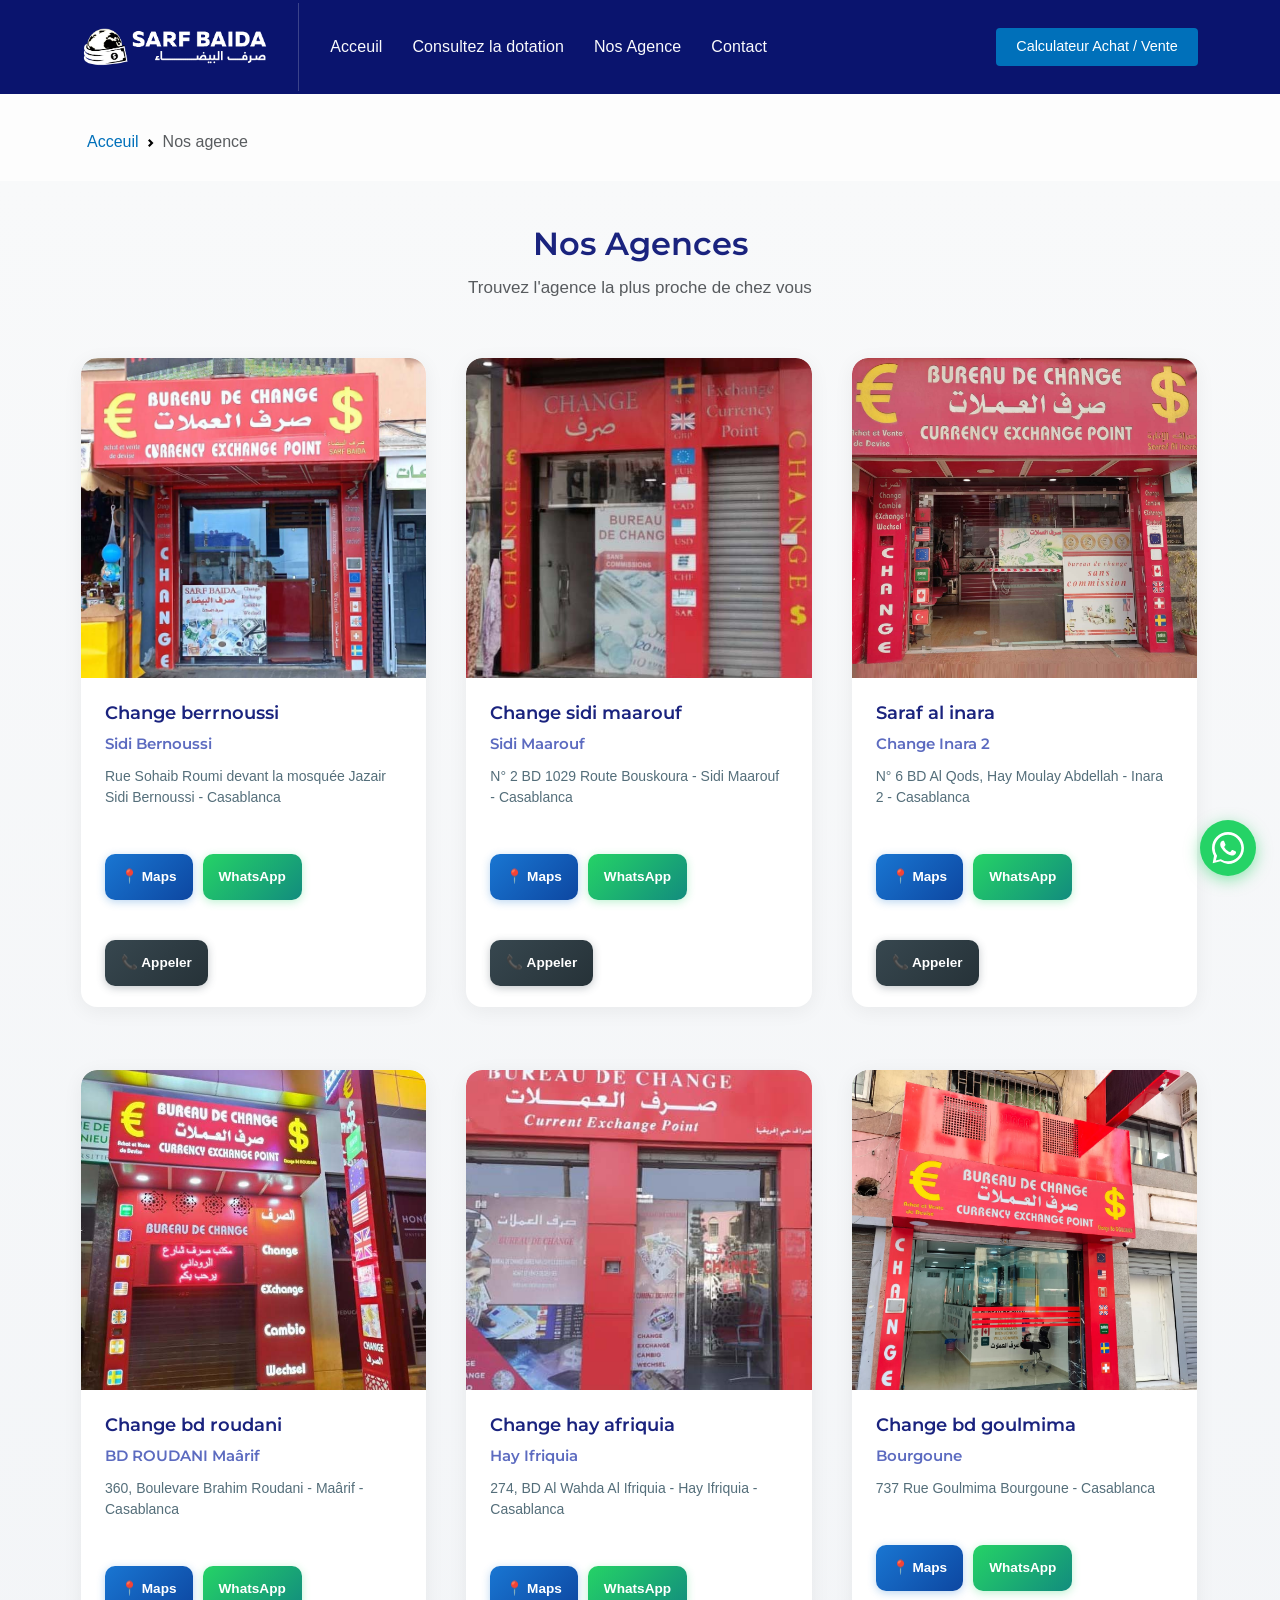
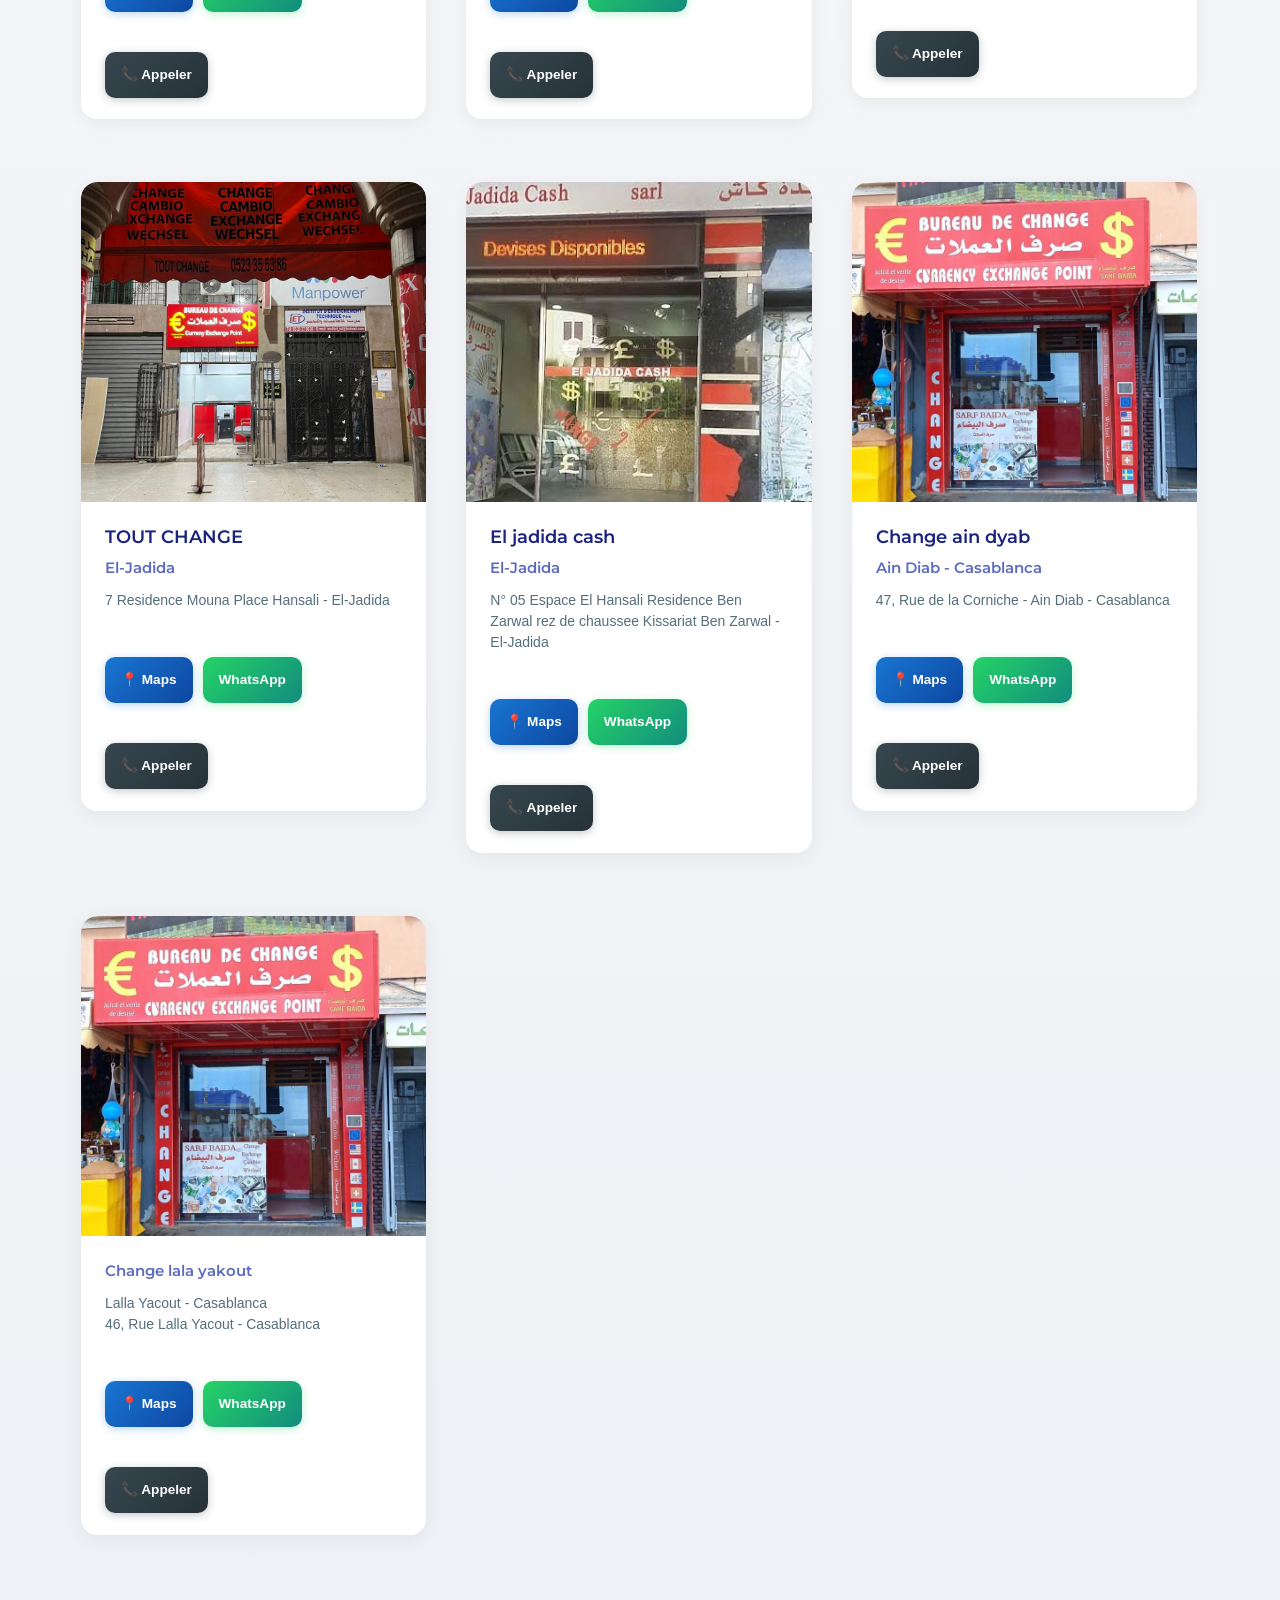
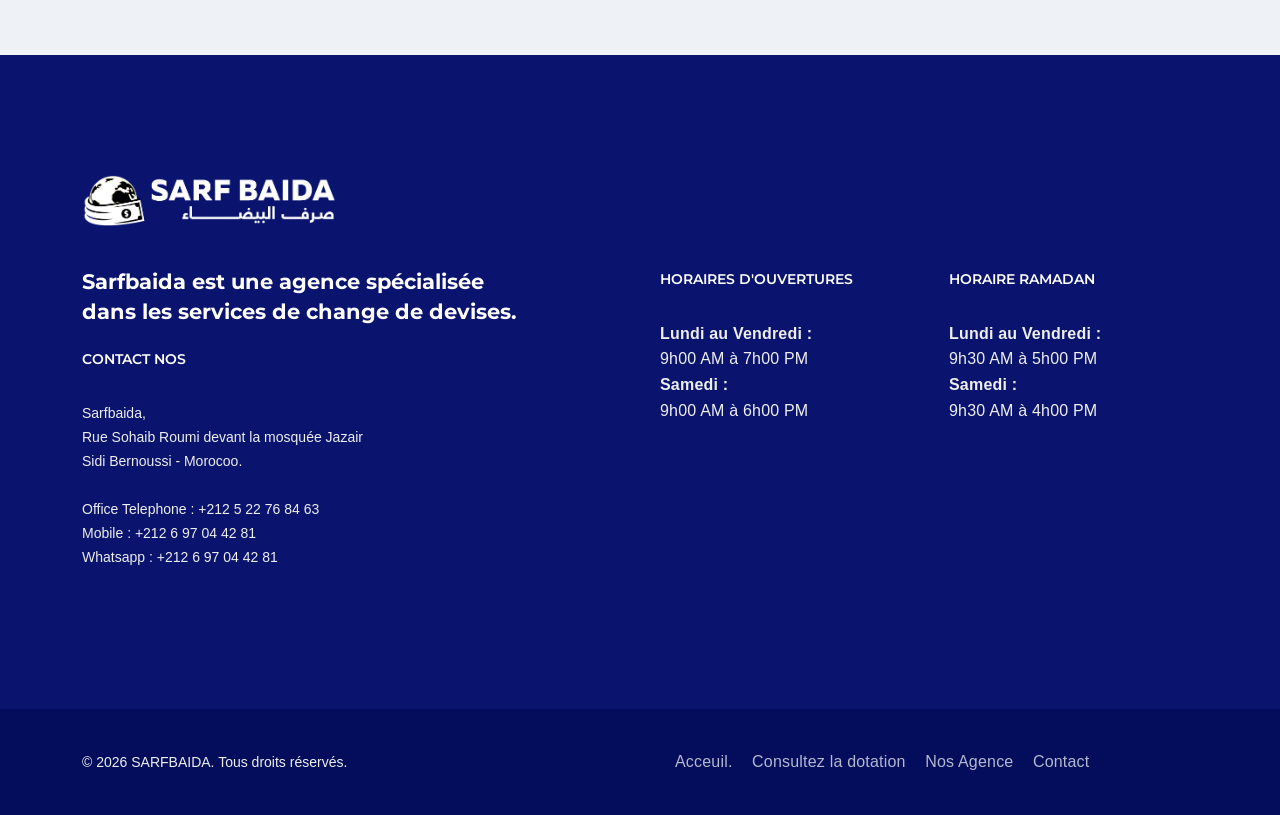
==== commit ad23777a: "main-v1" ====
--- a/agence/index.html
+++ b/agence/index.html
@@ -87,7 +87,7 @@
                         <div class="feature">
                             <img class="img-fluid" alt="" src="../static/assets/images/template/SARF_BAIDA.jpg">
                             <div class="feature-details allpadding-sm">
-                                <h2 class="h4 tt-bold-6">SARFBAIDA</h2>
+                                <h2 class="h4 tt-bold-6">Change berrnoussi</h2>
                                 <h4 class="h3">Sidi Bernoussi</h4>
                                 <p>Rue Sohaib Roumi devant la mosquée Jazair Sidi Bernoussi - Casablanca</p>
                                 <div class="agence-contact-links">
@@ -106,7 +106,7 @@
                         <div class="feature">
                             <img class="img-fluid" alt="" src="../static/assets/images/template/SIDI_MAAROUF.jpg">
                             <div class="feature-details allpadding-sm">
-                                <h2 class="h4 tt-bold-6">Sidi Maarouf</h2>
+                                <h2 class="h4 tt-bold-6">Change sidi maarouf</h2>
                                 <h4 class="h3">Sidi Maarouf</h4>
                                 <p>N° 2 BD 1029 Route Bouskoura - Sidi Maarouf - Casablanca</p>
                                 <div class="agence-contact-links">
@@ -125,7 +125,7 @@
                         <div class="feature">
                             <img class="img-fluid" alt="" src="../static/assets/images/template/INARA.jpg">
                             <div class="feature-details allpadding-sm">
-                                <h2 class="h4 tt-bold-6">Saraf Al-inara</h2>
+                                <h2 class="h4 tt-bold-6">Saraf al inara</h2>
                                 <h4 class="h3">Change Inara 2</h4>
                                 <p>N° 6 BD Al Qods, Hay Moulay Abdellah - Inara 2 - Casablanca</p>
                                 <div class="agence-contact-links">
@@ -144,7 +144,7 @@
                         <div class="feature">
                             <img class="img-fluid" alt="" src="../static/assets/images/template/ROUDANI.jpg">
                             <div class="feature-details allpadding-sm">
-                                <h2 class="h4 tt-bold-6">CHANGE ROUDANI</h2>
+                                <h2 class="h4 tt-bold-6">Change bd roudani</h2>
                                 <h4 class="h3">BD ROUDANI Maârif</h4>
                                 <p>360, Boulevare Brahim Roudani - Maârif - Casablanca</p>
                                 <div class="agence-contact-links">
@@ -163,7 +163,7 @@
                         <div class="feature">
                             <img class="img-fluid" alt="" src="../static/assets/images/template/IFRIQUIA.jpg">
                             <div class="feature-details allpadding-sm">
-                                <h2 class="h4 tt-bold-6">IFRIQUIA CHANGE</h2>
+                                <h2 class="h4 tt-bold-6">Change hay afriquia</h2>
                                 <h4 class="h3">Hay Ifriquia</h4>
                                 <p>274, BD Al Wahda Al Ifriquia - Hay Ifriquia - Casablanca</p>
                                 <div class="agence-contact-links">
@@ -181,9 +181,9 @@
                 <div class="col-md-4">
                     <div class="features-left border-dark-l bottommargin-sm">
                         <div class="feature">
-                            <img class="img-fluid" alt="" src="../static/assets/images/template/GOULMIMA.jpg">
-                            <div class="feature-details allpadding-sm">
-                                <h2 class="h4 tt-bold-6">CHANGE GOULMIMA</h2>
+                            <img class="img-fluid" alt="" src="../static/assets/images/template/goulmima.jpeg">
+                            <div class="feature-details allpadding-sm">
+                                <h2 class="h4 tt-bold-6">Change bd goulmima</h2>
                                 <h4 class="h3">Bourgoune</h4>
                                 <p>737 Rue Goulmima Bourgoune - Casablanca</p>
                                 <div class="agence-contact-links">
@@ -201,7 +201,7 @@
                 <div class="col-md-4">
                     <div class="features-left border-dark-l bottommargin-sm">
                         <div class="feature">
-                            <img class="img-fluid" alt="" src="../static/assets/images/template/TOUT_CHANGE.jpg">
+                            <img class="img-fluid" alt="" src="../static/assets/images/template/Tout change-v1.jpeg">
                             <div class="feature-details allpadding-sm">
                                 <h2 class="h4 tt-bold-6">TOUT CHANGE</h2>
                                 <h4 class="h3">El-Jadida</h4>
@@ -223,7 +223,7 @@
                         <div class="feature">
                             <img class="img-fluid" alt="" src="../static/assets/images/template/ELJADIDA_CASH.jpg">
                             <div class="feature-details allpadding-sm">
-                                <h2 class="h4 tt-bold-6">El JADIDA CASH</h2>
+                                <h2 class="h4 tt-bold-6">El jadida cash</h2>
                                 <h4 class="h3">El-Jadida</h4>
                                 <p>N° 05 Espace El Hansali Residence Ben Zarwal rez de chaussee Kissariat Ben Zarwal -
                                     El-Jadida</p>
@@ -245,7 +245,7 @@
                         <div class="feature">
                             <img class="img-fluid" alt="Agence" src="../static/assets/images/template/SARF_BAIDA.jpg">
                             <div class="feature-details allpadding-sm">
-                                <h2 class="h4 tt-bold-6">Saraf Ain Diab</h2>
+                                <h2 class="h4 tt-bold-6">Change ain dyab</h2>
                                 <h4 class="h3">Ain Diab - Casablanca</h4>
                                 <p>47, Rue de la Corniche - Ain Diab - Casablanca</p>
                                 <div class="agence-contact-links">
@@ -265,7 +265,7 @@
                         <div class="feature">
                             <img class="img-fluid" alt="Agence" src="../static/assets/images/template/SARF_BAIDA.jpg">
                             <div class="feature-details allpadding-sm">
-                                <h4 class="h3">Saraf - Lalla Yacout</h4>
+                                <h4 class="h3">Change lala yakout</h4>
                                 <p>Lalla Yacout - Casablanca</p>
                                 <p>46, Rue Lalla Yacout - Casablanca</p>
                                 <div class="agence-contact-links">
--- a/static/assets/css/sarfbaida-custom.css
+++ b/static/assets/css/sarfbaida-custom.css
@@ -31,16 +31,57 @@
     float: none !important;
     display: flex;
     flex-direction: column;
-}
-
-/* Image complète - tban kamla fi responsive (sans crop) */
+    width: 100%;
+}
+
+#blog .feature > img.img-fluid {
+    flex: 0 0 auto;
+    box-sizing: border-box;
+}
+
+/* Image agence - 100% full, ma tbanch seghira */
+#blog .features-left.border-dark-l {
+    display: flex;
+    flex-direction: column;
+}
+
 #blog .feature img.img-fluid {
+    width: 100% !important;
+    min-width: 100% !important;
+    max-width: 100% !important;
+    height: auto !important;
+    display: block;
+    object-fit: cover;
+    object-position: center;
+    aspect-ratio: 1 / 1;
+    background: #f0f0f0;
     border-radius: 16px 16px 0 0;
-    width: 100%;
-    height: auto;
-    display: block;
-    object-fit: contain;
-    background: #fff;
+}
+
+/* Desktop: image kbira 100% */
+@media (min-width: 992px) {
+    #blog .feature img.img-fluid {
+        aspect-ratio: 16 / 10;
+        min-height: 320px;
+    }
+}
+
+/* Tablette */
+@media (min-width: 768px) and (max-width: 991px) {
+    #blog .feature img.img-fluid {
+        aspect-ratio: 1 / 1;
+        min-height: 300px;
+    }
+}
+
+/* Mobile: 100% width w hauteur mremda */
+@media (max-width: 767px) {
+    #blog .feature img.img-fluid {
+        width: 100% !important;
+        min-width: 100% !important;
+        aspect-ratio: 1 / 1;
+        min-height: 280px;
+    }
 }
 
 #blog .feature .feature-details.allpadding-sm {
@@ -156,16 +197,10 @@
     height: 32px;
 }
 
-/* Responsive - Image kamla + design adapté */
+/* Responsive - cartes et boutons */
 @media (max-width: 768px) {
     #blog .col-md-4 {
         margin-bottom: 1.5rem;
-    }
-    
-    #blog .feature img.img-fluid {
-        width: 100%;
-        height: auto;
-        object-fit: contain;
     }
     
     #blog .feature .feature-details.allpadding-sm {
@@ -185,12 +220,6 @@
 }
 
 @media (max-width: 576px) {
-    #blog .feature img.img-fluid {
-        width: 100%;
-        height: auto;
-        object-fit: contain;
-    }
-    
     .agence-contact-links {
         flex-direction: column;
     }
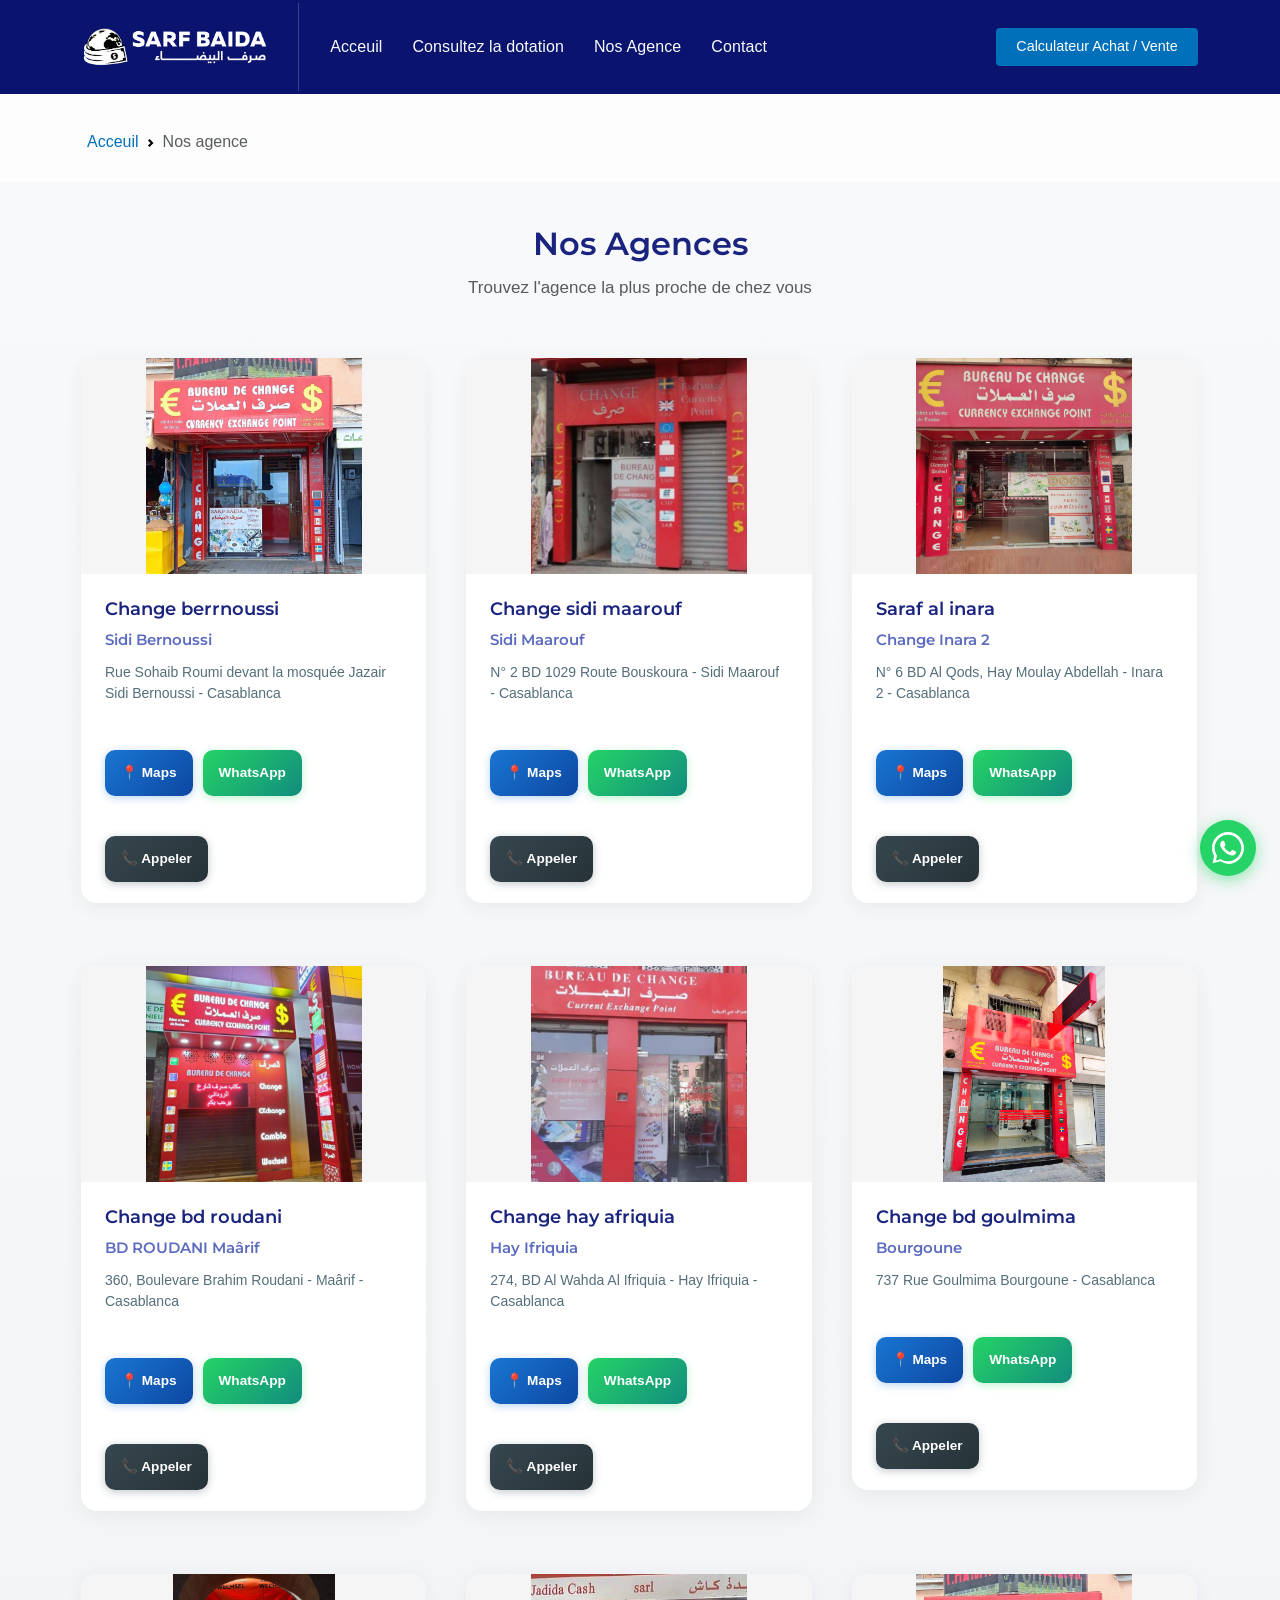
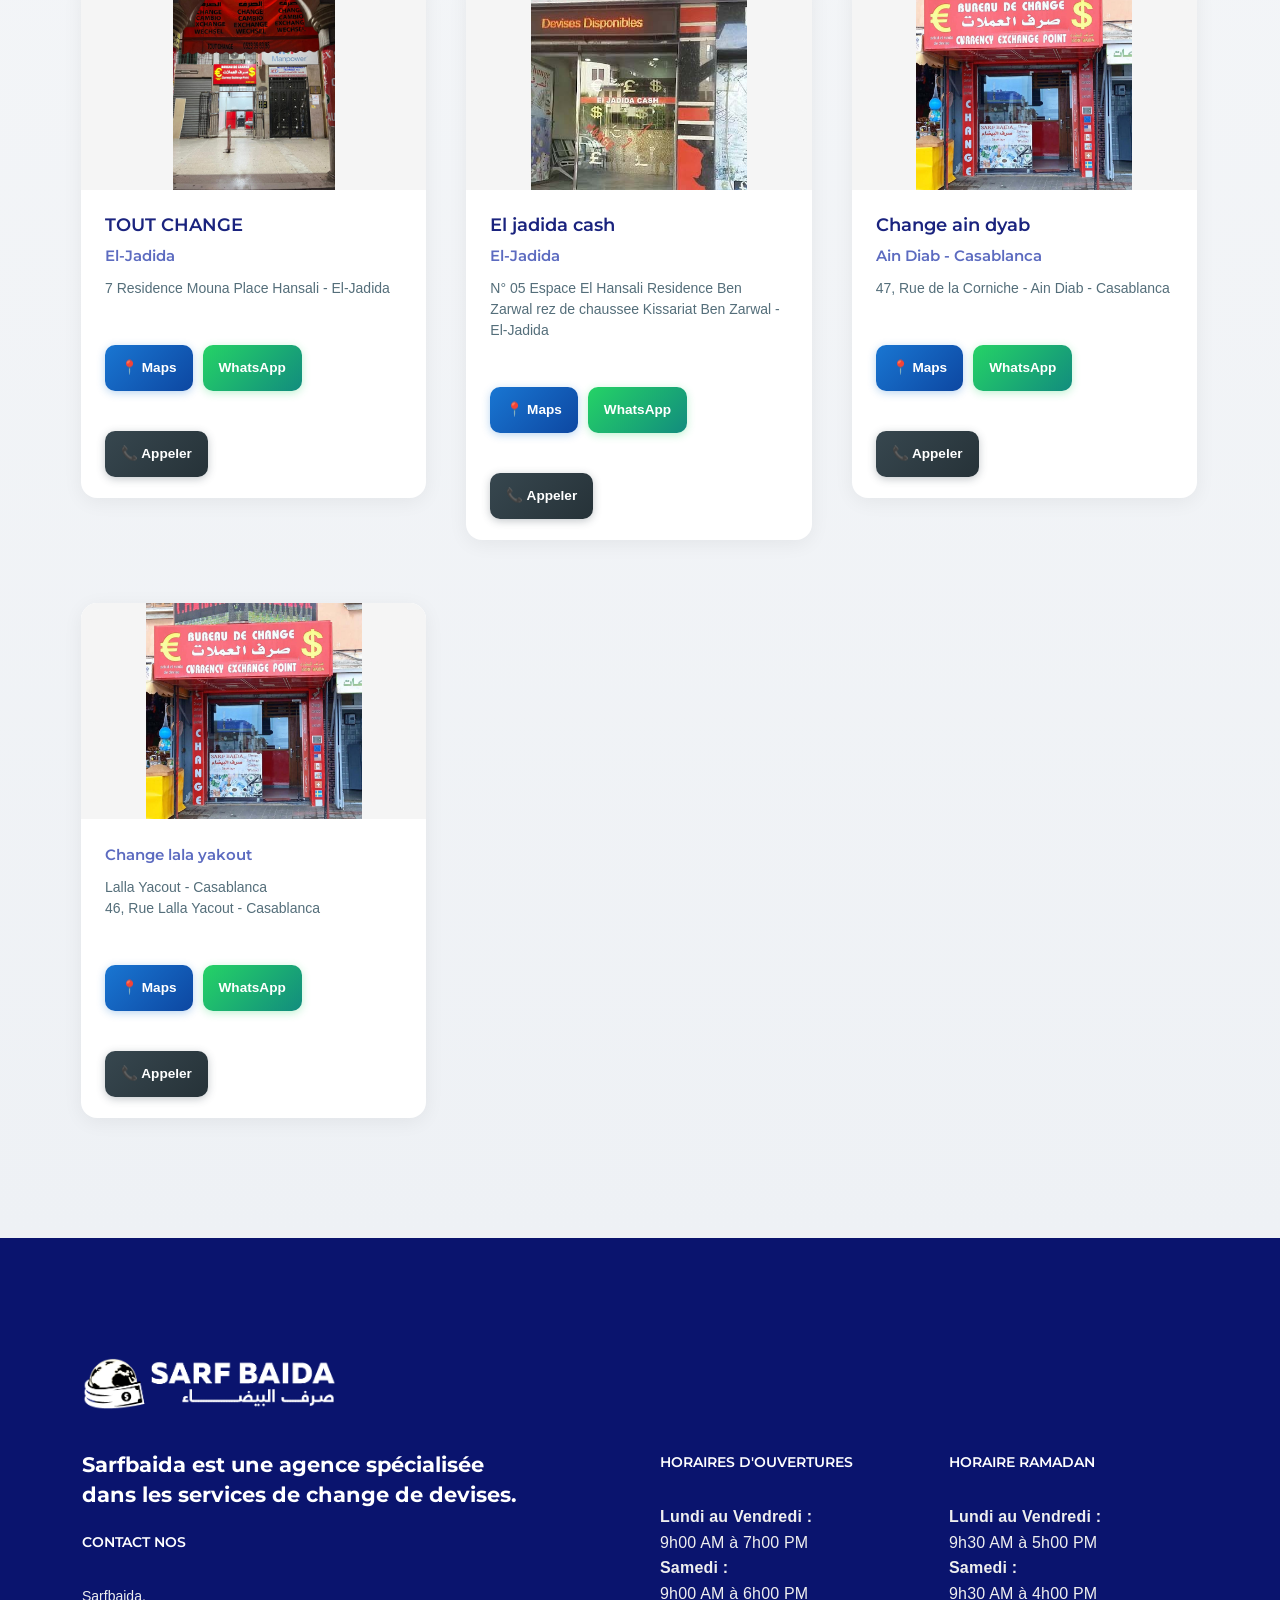
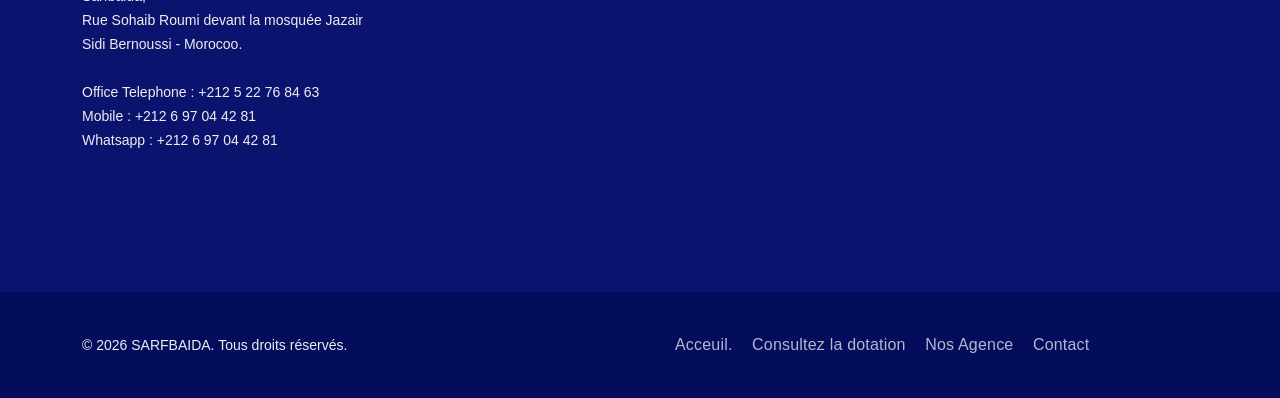
==== commit ea4a5d54: "main-v1" ====
--- a/agence/index.html
+++ b/agence/index.html
@@ -148,7 +148,7 @@
                                 <h4 class="h3">BD ROUDANI Maârif</h4>
                                 <p>360, Boulevare Brahim Roudani - Maârif - Casablanca</p>
                                 <div class="agence-contact-links">
-                                    <a href="https://maps.app.goo.gl/4tmw2PGucZeoHTNNA" target="_blank" rel="noopener"
+                                    <a href="https://maps.app.goo.gl/vhpJJGYN4jsWvfp87" target="_blank" rel="noopener"
                                         class="agence-maps-link">📍 Maps</a>
                                     <a href="https://wa.me/212690651601" target="_blank" rel="noopener"
                                         class="agence-whatsapp-link">WhatsApp</a>
@@ -167,9 +167,9 @@
                                 <h4 class="h3">Hay Ifriquia</h4>
                                 <p>274, BD Al Wahda Al Ifriquia - Hay Ifriquia - Casablanca</p>
                                 <div class="agence-contact-links">
-                                    <a href="https://maps.app.goo.gl/2VYzK5kXULv8Deod6" target="_blank" rel="noopener"
+                                    <a href="https://maps.app.goo.gl/W1sNtmcXDKAGfp2n7?g_st=ac" target="_blank" rel="noopener"
                                         class="agence-maps-link">📍 Maps</a>
-                                    <a href="https://wa.me/+212611075602" target="_blank" rel="noopener"
+                                    <a href="https://wa.me/+212711075602" target="_blank" rel="noopener"
                                         class="agence-whatsapp-link">WhatsApp</a>
                                     <a href="tel:+212522561248" class="agence-phone-link">📞 Appeler</a>
                                 </div>
@@ -269,9 +269,9 @@
                                 <p>Lalla Yacout - Casablanca</p>
                                 <p>46, Rue Lalla Yacout - Casablanca</p>
                                 <div class="agence-contact-links">
-                                    <a href="https://maps.app.goo.gl/2zFskNdan9CTn9ee6?g_st=aw" target="_blank"
+                                    <a href="https://maps.app.goo.gl/5eAFaMtJjjRqDNKh9" target="_blank"
                                         rel="noopener" class="agence-maps-link">📍 Maps</a>
-                                    <a href="https://wa.me/2126723600840" target="_blank" rel="noopener"
+                                    <a href="https://wa.me/212723600840" target="_blank" rel="noopener"
                                         class="agence-whatsapp-link">WhatsApp</a>
                                     <a href="tel:+212522314242" class="agence-phone-link">📞 Appeler</a>
                                 </div>
--- a/static/assets/css/sarfbaida-custom.css
+++ b/static/assets/css/sarfbaida-custom.css
@@ -45,42 +45,42 @@
     flex-direction: column;
 }
 
+/* Image agence - l-photo bayna 100% + m9adin (nafs l-hauteur l kol) */
 #blog .feature img.img-fluid {
     width: 100% !important;
     min-width: 100% !important;
     max-width: 100% !important;
-    height: auto !important;
     display: block;
-    object-fit: cover;
+    aspect-ratio: 4 / 3;
+    object-fit: contain;
     object-position: center;
-    aspect-ratio: 1 / 1;
-    background: #f0f0f0;
+    background: #f5f5f5;
     border-radius: 16px 16px 0 0;
 }
 
-/* Desktop: image kbira 100% */
+/* Desktop: bayna 100% + m9adin */
 @media (min-width: 992px) {
     #blog .feature img.img-fluid {
         aspect-ratio: 16 / 10;
-        min-height: 320px;
-    }
-}
-
-/* Tablette */
+        object-fit: contain;
+    }
+}
+
+/* Tablette: bayna 100% + m9adin */
 @media (min-width: 768px) and (max-width: 991px) {
     #blog .feature img.img-fluid {
-        aspect-ratio: 1 / 1;
-        min-height: 300px;
-    }
-}
-
-/* Mobile: 100% width w hauteur mremda */
+        aspect-ratio: 4 / 3;
+        object-fit: contain;
+    }
+}
+
+/* Mobile: bayna 100% + m9adin */
 @media (max-width: 767px) {
     #blog .feature img.img-fluid {
         width: 100% !important;
         min-width: 100% !important;
-        aspect-ratio: 1 / 1;
-        min-height: 280px;
+        aspect-ratio: 4 / 3;
+        object-fit: contain;
     }
 }
 
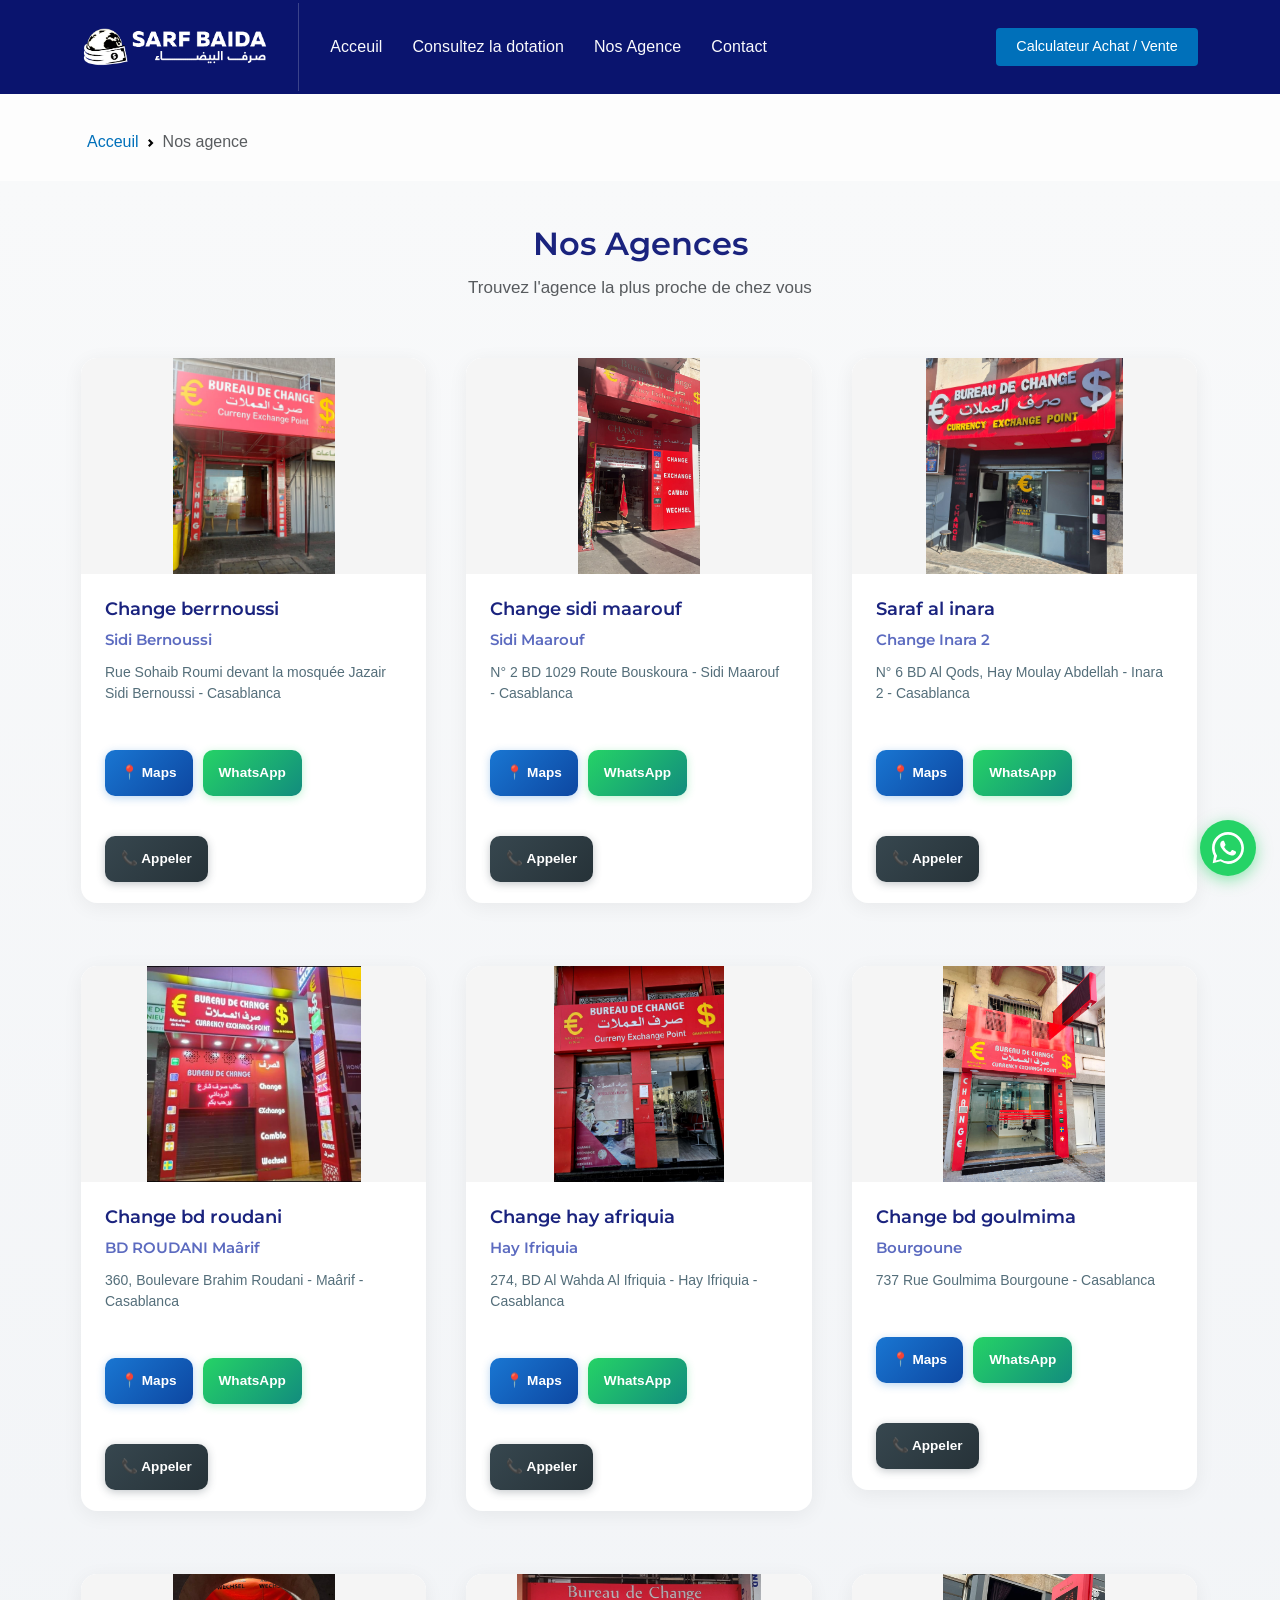
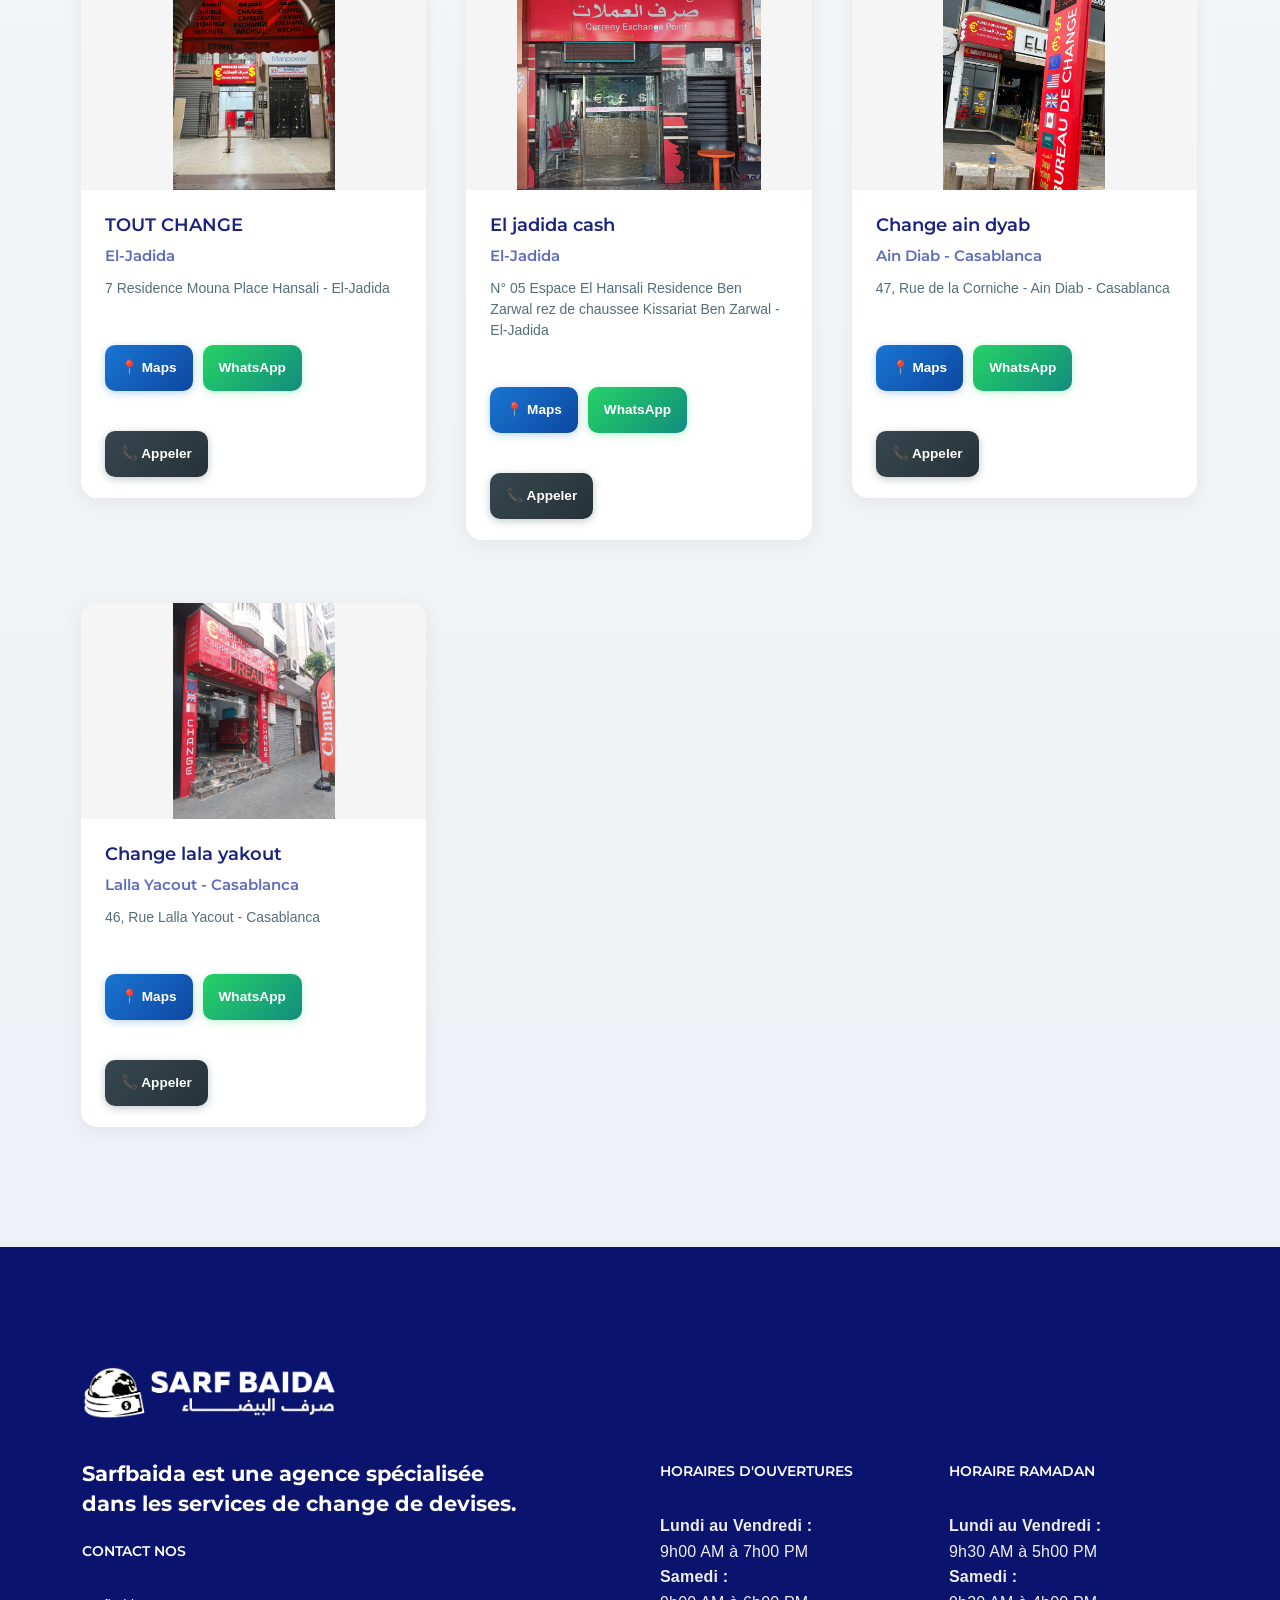
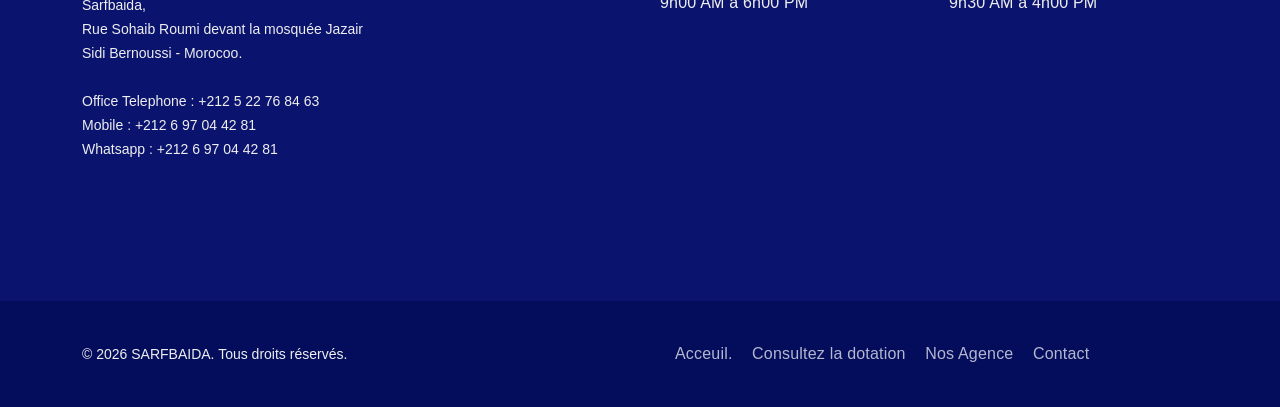
==== commit c62d57ef: "main-v1" ====
--- a/agence/index.html
+++ b/agence/index.html
@@ -85,7 +85,7 @@
                 <div class="col-md-4">
                     <div class="features-left border-dark-l bottommargin-sm">
                         <div class="feature">
-                            <img class="img-fluid" alt="" src="../static/assets/images/template/SARF_BAIDA.jpg">
+                            <img class="img-fluid" alt="" src="../static/assets/images/template/berrnoussi.jpeg">
                             <div class="feature-details allpadding-sm">
                                 <h2 class="h4 tt-bold-6">Change berrnoussi</h2>
                                 <h4 class="h3">Sidi Bernoussi</h4>
@@ -104,7 +104,7 @@
                 <div class="col-md-4">
                     <div class="features-left border-dark-l bottommargin-sm">
                         <div class="feature">
-                            <img class="img-fluid" alt="" src="../static/assets/images/template/SIDI_MAAROUF.jpg">
+                            <img class="img-fluid" alt="" src="../static/assets/images/template/SIDI_MAAROUF.jpeg">
                             <div class="feature-details allpadding-sm">
                                 <h2 class="h4 tt-bold-6">Change sidi maarouf</h2>
                                 <h4 class="h3">Sidi Maarouf</h4>
@@ -123,7 +123,7 @@
                 <div class="col-md-4">
                     <div class="features-left border-dark-l bottommargin-sm">
                         <div class="feature">
-                            <img class="img-fluid" alt="" src="../static/assets/images/template/INARA.jpg">
+                            <img class="img-fluid" alt="" src="../static/assets/images/template/INARA.jpeg">
                             <div class="feature-details allpadding-sm">
                                 <h2 class="h4 tt-bold-6">Saraf al inara</h2>
                                 <h4 class="h3">Change Inara 2</h4>
@@ -142,7 +142,7 @@
                 <div class="col-md-4">
                     <div class="features-left border-dark-l bottommargin-sm">
                         <div class="feature">
-                            <img class="img-fluid" alt="" src="../static/assets/images/template/ROUDANI.jpg">
+                            <img class="img-fluid" alt="" src="../static/assets/images/template/roudani.jpeg">
                             <div class="feature-details allpadding-sm">
                                 <h2 class="h4 tt-bold-6">Change bd roudani</h2>
                                 <h4 class="h3">BD ROUDANI Maârif</h4>
@@ -161,7 +161,7 @@
                 <div class="col-md-4">
                     <div class="features-left border-dark-l bottommargin-sm">
                         <div class="feature">
-                            <img class="img-fluid" alt="" src="../static/assets/images/template/IFRIQUIA.jpg">
+                            <img class="img-fluid" alt="" src="../static/assets/images/template/hay_afri.jpeg">
                             <div class="feature-details allpadding-sm">
                                 <h2 class="h4 tt-bold-6">Change hay afriquia</h2>
                                 <h4 class="h3">Hay Ifriquia</h4>
@@ -201,7 +201,7 @@
                 <div class="col-md-4">
                     <div class="features-left border-dark-l bottommargin-sm">
                         <div class="feature">
-                            <img class="img-fluid" alt="" src="../static/assets/images/template/Tout change-v1.jpeg">
+                            <img class="img-fluid" alt="" src="../static/assets/images/template/tout-change.jpeg">
                             <div class="feature-details allpadding-sm">
                                 <h2 class="h4 tt-bold-6">TOUT CHANGE</h2>
                                 <h4 class="h3">El-Jadida</h4>
@@ -221,7 +221,7 @@
                 <div class="col-md-4">
                     <div class="features-left border-dark-l bottommargin-sm">
                         <div class="feature">
-                            <img class="img-fluid" alt="" src="../static/assets/images/template/ELJADIDA_CASH.jpg">
+                            <img class="img-fluid" alt="" src="../static/assets/images/template/ELJADIDA_CASH.jpeg">
                             <div class="feature-details allpadding-sm">
                                 <h2 class="h4 tt-bold-6">El jadida cash</h2>
                                 <h4 class="h3">El-Jadida</h4>
@@ -243,7 +243,7 @@
                 <div class="col-md-4">
                     <div class="features-left border-dark-l bottommargin-sm">
                         <div class="feature">
-                            <img class="img-fluid" alt="Agence" src="../static/assets/images/template/SARF_BAIDA.jpg">
+                            <img class="img-fluid" alt="Agence" src="../static/assets/images/template/ain_dyab.jpeg">
                             <div class="feature-details allpadding-sm">
                                 <h2 class="h4 tt-bold-6">Change ain dyab</h2>
                                 <h4 class="h3">Ain Diab - Casablanca</h4>
@@ -263,10 +263,10 @@
                 <div class="col-md-4">
                     <div class="features-left border-dark-l bottommargin-sm">
                         <div class="feature">
-                            <img class="img-fluid" alt="Agence" src="../static/assets/images/template/SARF_BAIDA.jpg">
-                            <div class="feature-details allpadding-sm">
-                                <h4 class="h3">Change lala yakout</h4>
-                                <p>Lalla Yacout - Casablanca</p>
+                            <img class="img-fluid" alt="Agence" src="../static/assets/images/template/yakout.jpeg">
+                            <div class="feature-details allpadding-sm">
+                                <h2 class="h4 tt-bold-6">Change lala yakout</h2>
+                                <h4 class="h3">Lalla Yacout - Casablanca</h4>
                                 <p>46, Rue Lalla Yacout - Casablanca</p>
                                 <div class="agence-contact-links">
                                     <a href="https://maps.app.goo.gl/5eAFaMtJjjRqDNKh9" target="_blank"
